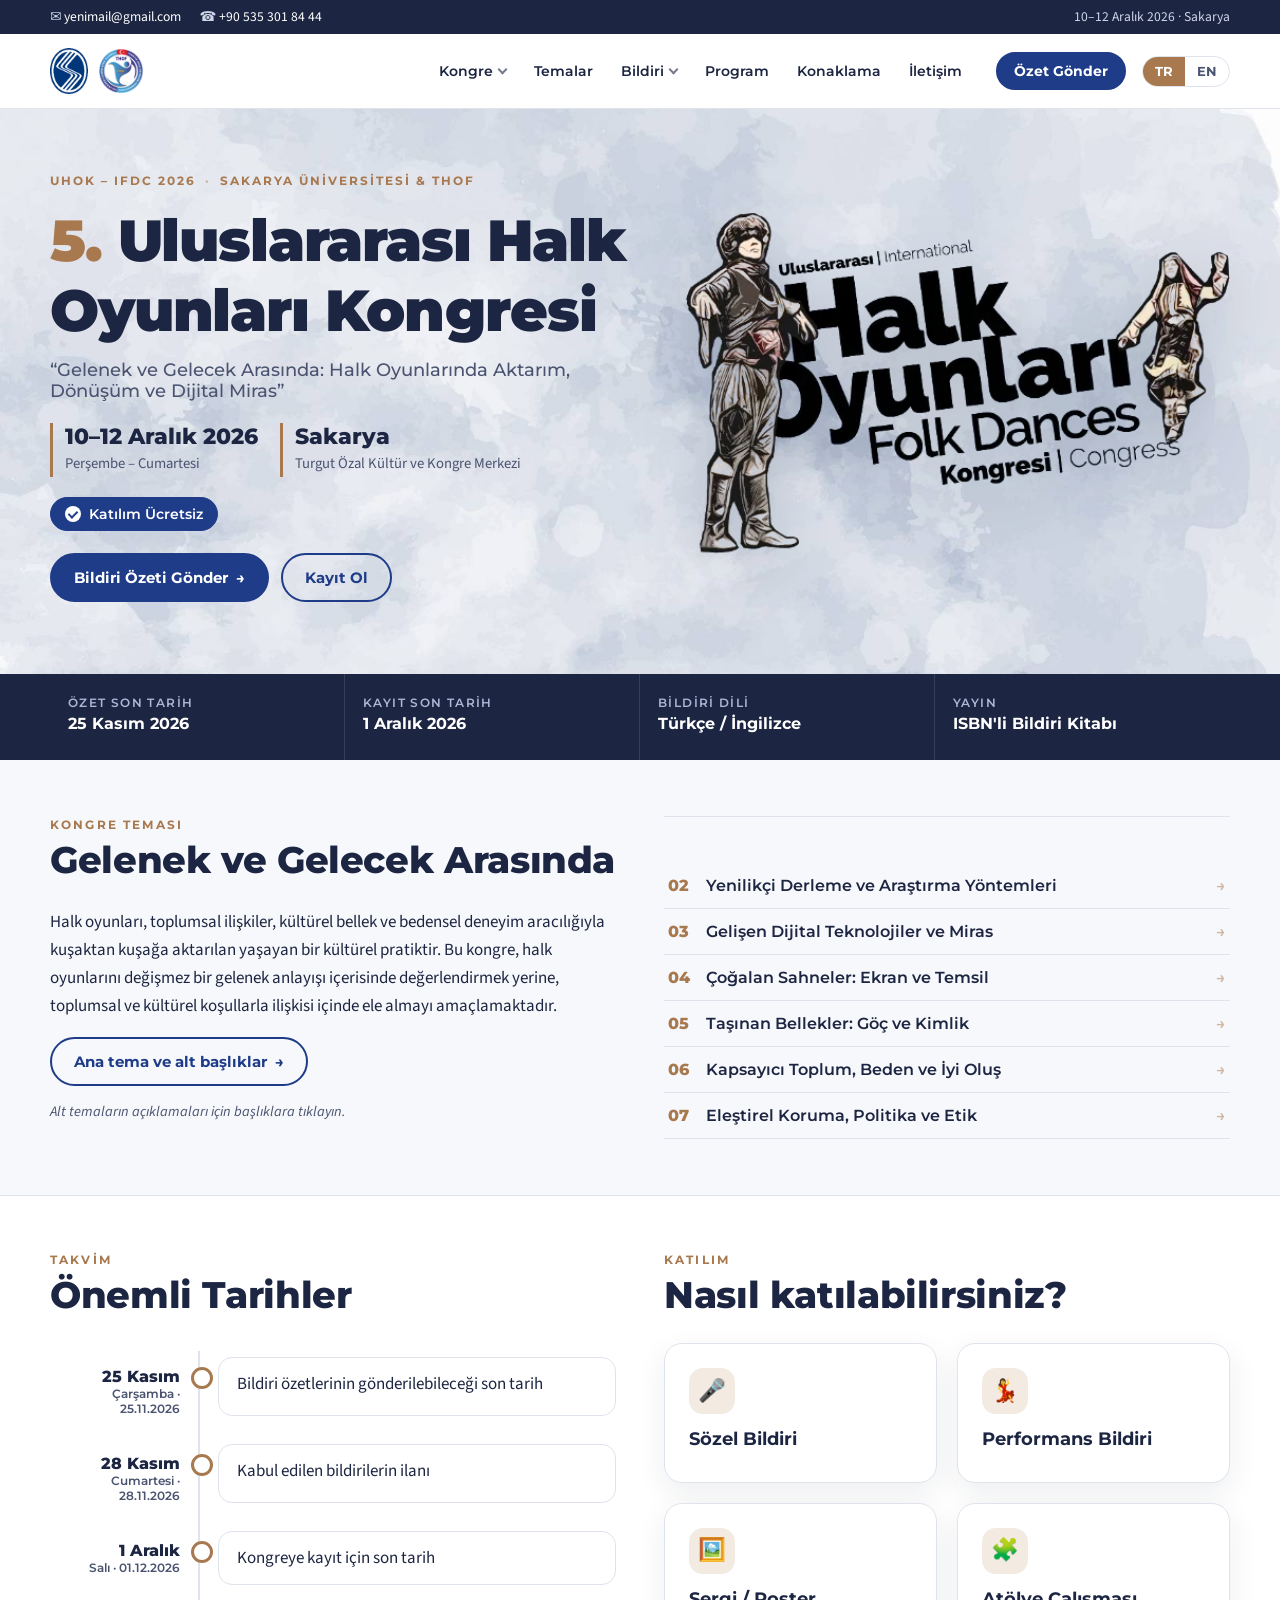
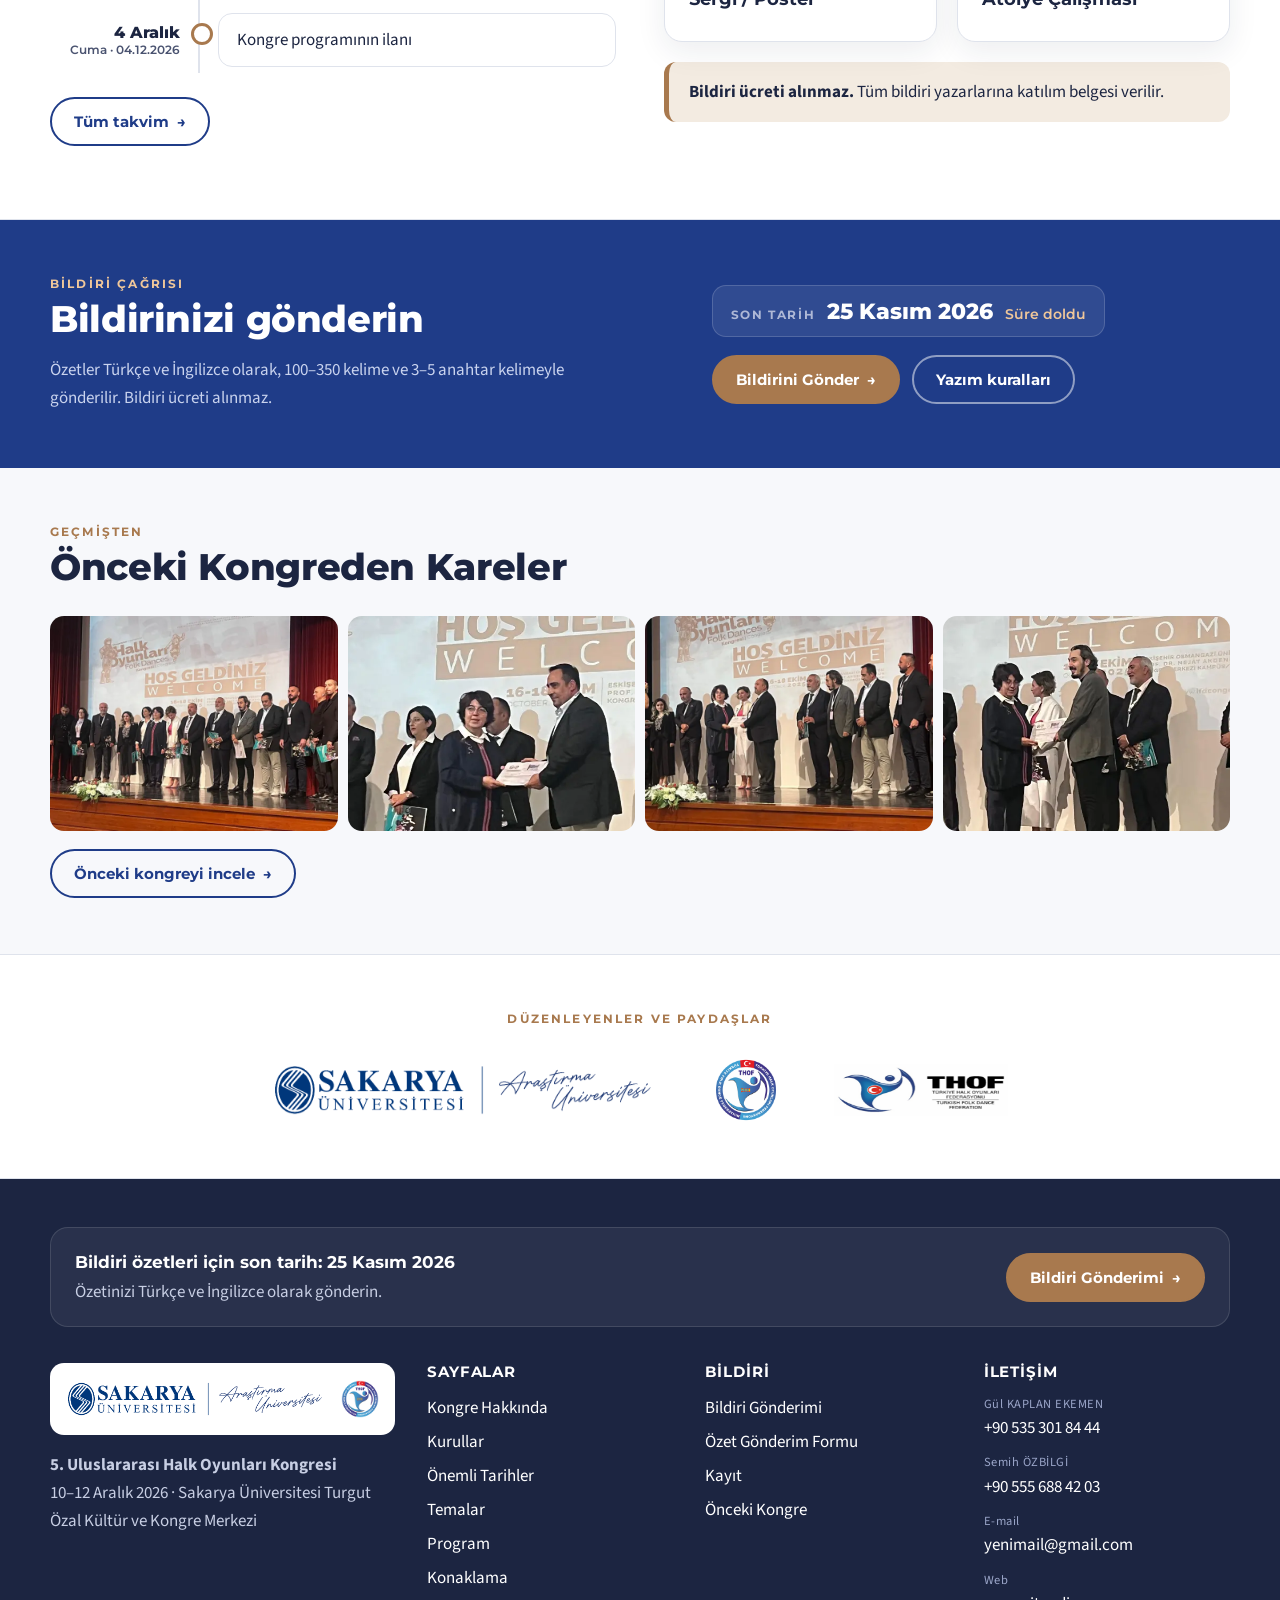
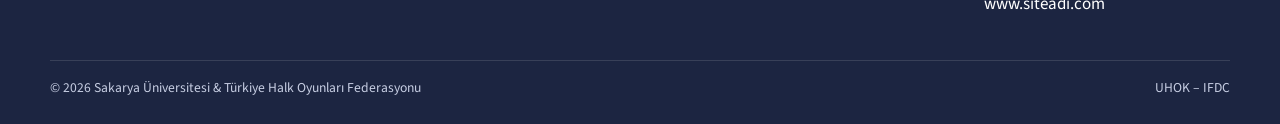
==== index.html @ fcfd8378 "Paydaş logoları dengeli boyutlara getirildi Logolara ayrı yükseklikler verildi (Sakarya 56px, THOF a" ====
<!doctype html>
<html lang="tr" data-lang="tr">
<head>
<meta charset="utf-8">
<meta name="viewport" content="width=device-width, initial-scale=1">
<title>5. Uluslararası Halk Oyunları Kongresi | UHOK 2026</title>
<meta name="description" content="5. Uluslararası Halk Oyunları Kongresi (UHOK), 10–12 Aralık 2026, Sakarya Üniversitesi Turgut Özal Kültür ve Kongre Merkezi. Ana tema: Gelenek ve Gelecek Arasında: Halk Oyunlarında Aktarım, Dönüşüm ve Dijital Miras.">
<meta name="theme-color" content="#1c2541">
<!-- seo:start (tools/build.py doldurur) -->
<link rel="canonical" href="https://01-anoma1y.github.io/trhalkoyunlari/">
<link rel="alternate" hreflang="tr" href="https://01-anoma1y.github.io/trhalkoyunlari/">
<link rel="alternate" hreflang="en" href="https://01-anoma1y.github.io/trhalkoyunlari/?lang=en">
<link rel="alternate" hreflang="x-default" href="https://01-anoma1y.github.io/trhalkoyunlari/">
<meta property="og:url" content="https://01-anoma1y.github.io/trhalkoyunlari/">
<meta property="og:image" content="https://01-anoma1y.github.io/trhalkoyunlari/assets/img/og-paylasim.jpg">
<!-- seo:end -->
<meta property="og:type" content="website">
<meta property="og:locale" content="tr_TR">
<meta property="og:locale:alternate" content="en_US">
<meta property="og:title" content="5. Uluslararası Halk Oyunları Kongresi | UHOK 2026">
<meta property="og:description" content="10–12 Aralık 2026 · Sakarya Üniversitesi Turgut Özal Kültür ve Kongre Merkezi">
<meta property="og:image:width" content="1200">
<meta property="og:image:height" content="630">
<meta name="twitter:card" content="summary_large_image">
<link rel="icon" type="image/png" sizes="64x64" href="assets/img/favicon-64.png">
<link rel="apple-touch-icon" href="assets/img/apple-touch-icon.png">
<link rel="preconnect" href="https://fonts.googleapis.com">
<link rel="preconnect" href="https://fonts.gstatic.com" crossorigin>
<link href="https://fonts.googleapis.com/css2?family=Montserrat:wght@500;600;700;800;900&family=Source+Sans+3:ital,wght@0,400;0,600;1,400&display=swap" rel="stylesheet">
<link rel="stylesheet" href="assets/css/style.css">
<script id="site-data" type="application/json">{"contact":{"email":"yenimail@gmail.com","site":"www.siteadi.com","phones":[{"name":"Arş. Gör. Dr. Gül KAPLAN EKEMEN","short":"Gül KAPLAN EKEMEN","tel":"+90 535 301 84 44"},{"name":"Arş. Gör. Semih ÖZBİLGİ","short":"Semih ÖZBİLGİ","tel":"+90 555 688 42 03"}]},"baseUrl":"https://01-anoma1y.github.io/trhalkoyunlari/","dates":{"abstractDeadline":"2026-11-25","acceptance":"2026-11-28","registrationDeadline":"2026-12-01","programAnnouncement":"2026-12-04","congressStart":"2026-12-10","congressDay2":"2026-12-11","congressEnd":"2026-12-12"},"congressStartTime":"09:00","timezone":"Europe/Istanbul","timeline":[{"date":"abstractDeadline","tr":"Bildiri özetlerinin gönderilebileceği son tarih","en":"Deadline for sending abstracts"},{"date":"acceptance","tr":"Kabul edilen bildirilerin ilanı","en":"Announcement of accepted papers"},{"date":"registrationDeadline","tr":"Kongreye kayıt için son tarih","en":"Deadline for congress registration"},{"date":"programAnnouncement","tr":"Kongre programının ilanı","en":"Announcement of the congress program"},{"date":"congressStart","tr":"1. Gün — Kongre açılışı ve bildiri sunumları","en":"Day 1 — Congress opening and paper presentations","congress":true},{"date":"congressDay2","tr":"2. Gün — Bildiri sunumları","en":"Day 2 — Paper presentations","congress":true},{"date":"congressEnd","tr":"3. Gün — Bildiri sunumları, kongre kapanışı ve gezi programı","en":"Day 3 — Paper presentations, closing of the congress and excursion","congress":true}],"program":[{"date":"congressStart","tr":"Kongre Açılışı ve Bildiri Sunumları","en":"Congress Opening and Paper Presentations","sessions":[]},{"date":"congressDay2","tr":"Bildiri Sunumları","en":"Paper Presentations","sessions":[]},{"date":"congressEnd","tr":"Bildiri Sunumları, Kongre Kapanışı ve Gezi Programı","en":"Paper Presentations, Closing of the Congress and Excursion","sessions":[]}],"committees":{"organizing":[{"name":"Prof. Kerem Cenk YILMAZ","institution":"Sakarya Üniversitesi","lead":true},{"name":"Prof. Dr. Sertan DEMİR","institution":"Sakarya Üniversitesi"},{"name":"Prof. Dr. Mustafa ŞAHİN","institution":"Ardahan Üniversitesi"},{"name":"Prof. Dr. Zeynel TURAN","institution":"Burdur Mehmet Akif Ersoy Üniversitesi"},{"name":"Doç. Dr. Dilek CANTEKİN ELYAĞUTU","institution":"Sakarya Üniversitesi"},{"name":"Doç. Dr. Arda ERAVCI","institution":"Giresun Üniversitesi"},{"name":"Dr. Öğr. Üy. Umut ERDOĞAN","institution":"Sakarya Üniversitesi"},{"name":"Öğr. Gör. Dr. Yiğit Hakan ÜNLÜ","institution":"Sakarya Üniversitesi"},{"name":"Öğr. Gör. Dr. Deniz KÖKTAN","institution":"Sakarya Üniversitesi"},{"name":"Öğr. Gör. Eda ERTURAL","institution":"Sakarya Üniversitesi"},{"name":"Öğr. Gör. Gökhan ÜLKER","institution":"Eskişehir Osmangazi Üniversitesi"}],"secretariat":[{"name":"Arş. Gör. Dr. Gül KAPLAN EKEMEN","institution":"Sakarya Üniversitesi"},{"name":"Arş. Gör. Semih ÖZBİLGİ","institution":"Sakarya Üniversitesi"}],"referees":[{"name":"Dr. Ahmet Selim DOĞAN","institution":"ATATÜRK ÜNİVERSİTESİ"},{"name":"Dr. Adem KOÇ","institution":"ESKİŞEHİR OSMANGAZİ ÜNİVERSİTESİ"},{"name":"Dr. Abdulmenaf KORKUTATA","institution":"ÇANAKKALE ONSEKİZ MART ÜNİVERSİTESİ"},{"name":"Dr. Anna HOFFMAN","institution":"RESEARCH CENTER OF SLOVIAN ACD OF SCIENCES AND ARTS"},{"name":"Dr. Ann R. DAVID","institution":"BONH ÜNİVERSİTESİ"},{"name":"Dr. Arda ERAVCI","institution":"GİRESUN ÜNİVERSİTESİ"},{"name":"Dr. Arzu ÖZTÜRKMEN","institution":"BOĞAZİÇİ ÜNİVERSİTESİ"},{"name":"Dr. Aslı Büyükokutan TÖRET","institution":"ESKİŞEHİR OSMANGAZİ ÜNİVERSİTESİ"},{"name":"Dr. Asuman TURAN","institution":"MEHMET AKİF ERSOY ÜNİVERSİTESİ"},{"name":"Dr. Ayrin ERSÖZ","institution":"YILDIZ TEKNİK ÜNİVERSİTESİ"},{"name":"Dr. Ayşin KABALAK","institution":"MİMAR SİNAN GÜZEL SANATLAR ÜNİVERSİTESİ"},{"name":"Dr. Bora OKTAN","institution":"EGE ÜNİVERSİTESİ"},{"name":"Dr. Bülent KURTİŞOĞLU","institution":"ARDAHAN ÜNİVERSİTESİ"},{"name":"Dr. Cafer Talha ŞEKER","institution":"İSTANBUL TİCARET ÜNİVERSİTESİ"},{"name":"Dr. Cihan YURTÇU","institution":"İSTANBUL TEKNİK ÜNİVERSİTESİ"},{"name":"Dr. Chi -Fang CHAO","institution":"ROEHAMPTON UNIVERSITY"},{"name":"Dr. Dilek CANTEKİN ELYAĞUTU","institution":"SAKARYA ÜNİVERSİTESİ"},{"name":"Dr. Dilek TÜRKYILMAZ","institution":"HACI BAYRAM VELİ ÜNİVERSİTESİ"},{"name":"Dr. Elsie IVANCICH DUNIN","institution":"KALIFORNİA ÜNİVERSİTESİ"},{"name":"Dr. Elvan Deniz YUMUK","institution":"ALAADDİN KEYKUBAT ÜNİVERSİTESİ"},{"name":"Dr. Emrah ÖZDEMİR","institution":"RUMELİ ÜNİVERSİTESİ"},{"name":"Dr. Enver SADIKOVA","institution":"BAKÜ MÜZİK AKADEMİSİ"},{"name":"Dr. Ercan KILKIL","institution":"MUĞLA SITKI KOÇMAN ÜNİVERSİTESİ"},{"name":"Dr. Erhan TEKİN","institution":"HATAY MUSTAFA KEMAL ÜNİVERSİSTESİ"},{"name":"Dr. Eylem DERELİ","institution":"ESKİŞEHİR OSMANGAZİ ÜNİVERSİTESİ"},{"name":"Dr. Faik TANRIKULU","institution":"İSTANBUL MEDİPOL ÜNİVERSİTESİ"},{"name":"Dr. F. Belma OĞUL","institution":"İSTANBUL TEKNİK ÜNİVERSİTESİ"},{"name":"Dr. Gencay KARAKAYA","institution":"İSTANBUL TİCARET ÜNİVERSİTESİ"},{"name":"Dr. Gülay MİRZAOĞLU","institution":"HACETTEPE ÜNİVERSİTESİ"},{"name":"Dr. Habiba MAMEDOVA","institution":"BAKÜ KOREOGRAFİ AKADEMİSİ"},{"name":"Dr. Hakan ACAR","institution":"MEHMET AKİF ERSOY ÜNİVERSİTESİ"},{"name":"Dr. Hale YAMANER","institution":"EGE ÜNİVERSİTESİ"},{"name":"Dr. Hasan Ali DAĞLI","institution":"EGE ÜNİVERSİTESİ"},{"name":"Dr. Haydar TANRIVERDİ","institution":"İSTANBUL TEKNİK ÜNİVERSİTESİ"},{"name":"Dr. Ida MEFTAHI","institution":"MARYLAND ÜNİVERSİTESİ"},{"name":"Dr. İdris Ersan KÜÇÜK","institution":"EGE ÜNİVERSİTESİ"},{"name":"Dr. İlknur BEKTAŞ","institution":"İSTANBUL TEKNİK ÜNİVERSİTESİ"},{"name":"Dr. Irene MARKOFF","institution":"YORK ÜNİVERSİTESİ"},{"name":"Dr. İsmail GÜVEN","institution":"ANKARA ÜNİVERSİTESİ"},{"name":"Dr. İsmail SINIR","institution":"MUĞLA SITKI KOÇMAN ÜNİVERSİTESİ"},{"name":"Dr. John MARGON O'CONNELL","institution":"CARDIFF ÜNİVERSİTESİ"},{"name":"Dr. Kamile PERÇİN AKGÜL","institution":"GAZİANTEP ÜNİVERSİTESİ"},{"name":"Dr. Kemal ÖZAVCI","institution":"ARDAHAN ÜNİVERSİTESİ"},{"name":"Dr. Kerem CENK YILMAZ","institution":"SAKARYA ÜNİVERSİTESİ"},{"name":"Dr. Konstantinos DIMOPOULOS","institution":"NATIONAL AND KAPODISTRIAN UNIVERSITY OF ATHENS"},{"name":"Dr. Kürşat ÖNCÜL","institution":"ESKİŞEHİR OSMANGAZİ ÜNİVERSİTESİ"},{"name":"Dr. Lucie HAYASHI","institution":"ACADEMY OF PERFORMING ARTS IN PRAGUE"},{"name":"Dr. Maria ARGYRIOU","institution":"APPLIED MUSIC PEDAGOGY UNIVERSITY OF THE AEGEAN"},{"name":"Dr. Mehmet Onurhan GÜCÜŞ","institution":"KARAMANOĞLU MEHMETBEY ÜNİVERSİTESİ"},{"name":"Dr. Mehmet Öcal ÖZBİLGİN","institution":"EGE ÜNİVERSİTESİ"},{"name":"Dr. Mırna SABLJAR","institution":"JOSIP JURAJ STROSSMAYER UNIVERSITY OF OSIJEK"},{"name":"Dr. Mustafa KAYA","institution":"SİVAS CUMHURİYET ÜNİVERSİTESİ"},{"name":"Dr. Mustafa ŞAHİN","institution":"ARDAHAN ÜNİVERSİTESİ"},{"name":"Dr. Muzaffer SÜMBÜL","institution":"ÇUKUROVA ÜNİVERSİTESİ"},{"name":"Dr. Necip ÇETİN","institution":"VAN YÜZÜNCÜ YIL ÜNİVERSİTESİ"},{"name":"Dr. Öcal OĞUZ","institution":"GAZİ ÜNİVERSİTESİ"},{"name":"Dr. Ömer ADIGÜZEL","institution":"ANKARA ÜNİVERSİTESİ"},{"name":"Dr. Ömer Barbaros ÜNLÜ","institution":"EGE ÜNİVERSİTESİ"},{"name":"Dr. Onur AYKAÇ","institution":"KARAMANOĞLU MEHMETBEY ÜNİVERSİTESİ"},{"name":"Dr. Özkul ÇOBANOĞLU","institution":"HACETTEPE ÜNİVERSİTESİ"},{"name":"Dr. Pınar KASAPOĞLU","institution":"HACETTEPE ÜNİVERSİTESİ"},{"name":"Dr. Pınar Karacan DOĞAN","institution":"GAZİ ÜNİVERSİTESİ"},{"name":"Dr. Rumiana MARGARİTOVA","institution":"INSTITUTE OF ART STUDIES, BULGARIAN ACADEMY OF SCIENCES"},{"name":"Dr. Savaş EKİCİ","institution":"GAZİANTEP ÜNİVERSİTESİ"},{"name":"Dr. Selami AKIŞ","institution":"ARDAHAN ÜNİVERSİTESİ"},{"name":"Dr. Serdar KASTELLİ","institution":"EGE ÜNİVERSİTESİ"},{"name":"Dr. Öğr. Üyesi Seren ERAVCI","institution":"GİRESUN ÜNİVERSİTESİ"},{"name":"Dr. Serpil MÜRTEZAOĞLU","institution":"İSTANBUL TEKNİK ÜNİVERSİTESİ"},{"name":"Dr. Sema ERKAN","institution":"EGE ÜNİVERSİTESİ"},{"name":"Dr. Serhat TURUNÇ","institution":"İSTANBUL TEKNİK ÜNİVERSİTESİ"},{"name":"Dr. Serkan KELEŞOĞLU","institution":"ANKARA ÜNİVERSİTESİ"},{"name":"Dr. Şirin ŞENGEL","institution":"ESKİŞEHİR OSMANGAZİ ÜNİVERSİTESİ"},{"name":"Dr. Süleyman FİDAN","institution":"GAZİANTEP ÜNİVERSİTESİ"},{"name":"Dr. Tatyana KARTASHOVA","institution":"L. V. SARATOV DEVLET KONSERVATUVARI SOBINOVA"},{"name":"Dr. Tolga KARACA","institution":"GAZİOSMANPAŞA ÜNİVERSİTESİ"},{"name":"Dr. Tuğçe TUNA","institution":"MİMAR SİNAN ÜNİVERSİTESİ"},{"name":"Dr. Turgay AKDAĞOĞLU","institution":"ARDAHAN ÜNİVERSİTESİ"},{"name":"Dr. Umut ERDOĞAN","institution":"SAKARYA ÜNİVERSİTESİ"},{"name":"Dr. Yakup AÇAR","institution":"KAFKAS ÜNİVERSİTESİ"},{"name":"Dr. Yunus Emre ÜSTGÖRÜL","institution":"MUĞLA SITKI KOÇMAN ÜNİVERSİTESİ"},{"name":"Dr. Zeynel TURAN","institution":"MEHMET AKİF ERSOY ÜNİVERSİTESİ"},{"name":"Dr. Zinnur GEREK","institution":"GAZİANTEP ÜNİVERSİTESİ"}]}}</script>
</head>
<body>
<a class="skip" href="#main"><span lang="tr">İçeriğe geç</span><span lang="en">Skip to content</span></a>

<div class="topbar">
  <div class="wrap">
    <div class="tb-left">
      <span>✉ <a data-bind="email" href="mailto:yenimail@gmail.com">yenimail@gmail.com</a></span>
      <span>☎ <a href="tel:+905353018444">+90 535 301 84 44</a></span>
    </div>
    <span><span lang="tr">10–12 Aralık 2026 · Sakarya</span><span lang="en">10–12 December 2026 · Sakarya, Türkiye</span></span>
  </div>
</div>

<header class="site">
  <div class="wrap" style="position:relative">
    <a class="brand" href="#anasayfa" aria-label="Ana sayfa / Home">
      <img src="assets/logos/sakarya-amblem.png" alt="Sakarya Üniversitesi" width="100" height="120">
      <img src="assets/logos/thof-amblem.png" alt="Türkiye Halk Oyunları Federasyonu" width="400" height="400">
      <span class="bt">UHOK – IFDC 2026<small lang="tr">5. Uluslararası Kongre</small><small lang="en">5th International Congress</small></span>
    </a>
    <button class="burger" type="button" aria-label="Menü / Menu" aria-expanded="false" aria-controls="main-nav">☰</button>
    <nav class="main" id="main-nav" aria-label="Ana menü">
      <div class="dd">
        <a href="#kongre" data-group="kongre kurullar tarihler galeri" aria-haspopup="true"><span lang="tr">Kongre</span><span lang="en">Congress</span><span class="caret" aria-hidden="true"></span></a>
        <div class="sub">
          <a href="#kongre"><span lang="tr">Kongre Hakkında</span><span lang="en">About the Congress</span></a>
          <a href="#kurullar"><span lang="tr">Kurullar</span><span lang="en">Committees</span></a>
          <a href="#tarihler"><span lang="tr">Önemli Tarihler</span><span lang="en">Important Dates</span></a>
          <a href="#galeri"><span lang="tr">Önceki Kongreden</span><span lang="en">Previous Congress</span></a>
        </div>
      </div>
      <a href="#tema"><span lang="tr">Temalar</span><span lang="en">Themes</span></a>
      <div class="dd">
        <a href="#bildiri" data-group="bildiri kayit" aria-haspopup="true"><span lang="tr">Bildiri</span><span lang="en">Submissions</span><span class="caret" aria-hidden="true"></span></a>
        <div class="sub">
          <a href="#bildiri"><span lang="tr">Bildiri Gönderimi ve Kurallar</span><span lang="en">Submission &amp; Guidelines</span></a>
          <a href="#bildiri/ozet-formu"><span lang="tr">Özet Gönderim Formu</span><span lang="en">Abstract Form</span></a>
          <a href="#kayit"><span lang="tr">Kayıt</span><span lang="en">Registration</span></a>
        </div>
      </div>
      <a href="#program">Program</a>
      <a href="#konaklama"><span lang="tr">Konaklama</span><span lang="en">Accommodation</span></a>
      <a href="#iletisim"><span lang="tr">İletişim</span><span lang="en">Contact</span></a>
      <a class="btn primary m-cta" href="#bildiri/ozet-formu"><span lang="tr">Bildiri Özeti Gönder</span><span lang="en">Submit an Abstract</span> →</a>
    </nav>
    <a class="btn primary nav-cta" href="#bildiri/ozet-formu"><span lang="tr">Özet Gönder</span><span lang="en">Submit an Abstract</span></a>
    <div class="lang" role="group" aria-label="Dil / Language">
      <button type="button" data-l="tr" aria-label="Türkçe">TR</button><button type="button" data-l="en" aria-label="English">EN</button>
    </div>
  </div>
</header>

<main id="main" tabindex="-1">

<!-- =================== ANA SAYFA =================== -->
<div class="page" id="p-anasayfa">
  <section class="hero">
    <div class="wrap">
      <div>
        <p class="hero-kicker">UHOK – IFDC 2026 <span>·</span> <span lang="tr">Sakarya Üniversitesi &amp; THOF</span><span lang="en">Sakarya University &amp; THOF</span></p>
        <h1 lang="tr"><span class="no">5.</span> Uluslararası Halk Oyunları Kongresi</h1>
        <h1 lang="en"><span class="no">5th</span> International Folk Dance Congress</h1>
        <p class="sub" lang="tr">“Gelenek ve Gelecek Arasında: Halk Oyunlarında Aktarım, Dönüşüm ve Dijital Miras”</p>
        <p class="sub" lang="en">“Between Tradition and the Future: Transmission, Transformation, and Digital Heritage in Folk Dance”</p>
        <div class="meta">
          <div><b data-bind="range:congressStart,congressEnd">10–12 Aralık 2026</b><span data-bind="weekrange:congressStart,congressEnd">Perşembe – Cumartesi</span></div>
          <div><b>Sakarya</b><span lang="tr">Turgut Özal Kültür ve Kongre Merkezi</span><span lang="en">Turgut Özal Culture &amp; Congress Center</span></div>
        </div>
        <div class="badges">
          <span class="badge free"><span class="tick" aria-hidden="true"></span><span lang="tr">Katılım Ücretsiz</span><span lang="en">Participation is Free</span></span>
        </div>
        <div class="btns">
          <a class="btn primary" href="#bildiri/ozet-formu"><span lang="tr">Bildiri Özeti Gönder</span><span lang="en">Submit an Abstract</span> →</a>
          <a class="btn ghost" href="#kayit"><span lang="tr">Kayıt Ol</span><span lang="en">Register</span></a>
        </div>
      </div>
      <div class="hero-art">
        <picture><source srcset="assets/img/halk-oyunlari-figur.webp" type="image/webp"><img src="assets/img/halk-oyunlari-figur.png" alt="Uluslararası Halk Oyunları Kongresi afiş görseli: geleneksel kıyafetli iki halk oyuncusu" width="530" height="332" fetchpriority="high"></picture>

      </div>
    </div>
  </section>

  <div class="strip">
    <div class="wrap">
      <div class="it"><small lang="tr">Özet son tarih</small><small lang="en">Abstract deadline</small><b data-bind="date:abstractDeadline">25 Kasım 2026</b></div>
      <div class="it"><small lang="tr">Kayıt son tarih</small><small lang="en">Registration deadline</small><b data-bind="date:registrationDeadline">1 Aralık 2026</b></div>
      <div class="it"><small lang="tr">Bildiri dili</small><small lang="en">Languages</small><b lang="tr">Türkçe / İngilizce</b><b lang="en">Turkish / English</b></div>
      <div class="it"><small lang="tr">Yayın</small><small lang="en">Publication</small><b lang="tr">ISBN'li Bildiri Kitabı</b><b lang="en">ISBN Proceedings Book</b></div>
    </div>
  </div>

  <section class="block">
    <div class="wrap grid g2" style="align-items:center;gap:48px">
      <div>
        <div class="section-title"><div><span class="kicker" lang="tr">Kongre teması</span><span class="kicker" lang="en">Congress theme</span>
          <h2 lang="tr">Gelenek ve Gelecek Arasında</h2><h2 lang="en">Between Tradition and the Future</h2></div></div>
        <p lang="tr">Halk oyunları, toplumsal ilişkiler, kültürel bellek ve bedensel deneyim aracılığıyla kuşaktan kuşağa aktarılan yaşayan bir kültürel pratiktir. Bu kongre, halk oyunlarını değişmez bir gelenek anlayışı içerisinde değerlendirmek yerine, toplumsal ve kültürel koşullarla ilişkisi içinde ele almayı amaçlamaktadır.</p>
        <p lang="en">Folk dance is a living cultural practice transmitted from generation to generation through social relations, cultural memory, and embodied experience. This congress aims to examine folk dance not as an unchanging tradition, but in relation to the social and cultural conditions that shape it.</p>
        <a class="btn ghost" href="#tema"><span lang="tr">Ana tema ve alt başlıklar</span><span lang="en">Main theme &amp; subheadings</span> →</a>
        <p class="note" style="margin-top:14px" lang="tr">Alt temaların açıklamaları için başlıklara tıklayın.</p>
        <p class="note" style="margin-top:14px" lang="en">Click a subtheme to read its description.</p>
      </div>
      <div class="theme-links" role="list">
        <a class="tl" role="listitem" href="#tema/alt-1"><b>01</b><span lang="tr">Dönüşen Aktarım ve Eğitim</span><span lang="en">Transformations in Transmission and Education</span><span class="arr" aria-hidden="true">→</span></a>
        <a class="tl" role="listitem" href="#tema/alt-2"><b>02</b><span lang="tr">Yenilikçi Derleme ve Araştırma Yöntemleri</span><span lang="en">Innovative Documentation and Research Methods</span><span class="arr" aria-hidden="true">→</span></a>
        <a class="tl" role="listitem" href="#tema/alt-3"><b>03</b><span lang="tr">Gelişen Dijital Teknolojiler ve Miras</span><span lang="en">Emerging Digital Technologies and Heritage</span><span class="arr" aria-hidden="true">→</span></a>
        <a class="tl" role="listitem" href="#tema/alt-4"><b>04</b><span lang="tr">Çoğalan Sahneler: Ekran ve Temsil</span><span lang="en">Expanding Stages: Screen and Representation</span><span class="arr" aria-hidden="true">→</span></a>
        <a class="tl" role="listitem" href="#tema/alt-5"><b>05</b><span lang="tr">Taşınan Bellekler: Göç ve Kimlik</span><span lang="en">Memories in Motion: Migration and Identity</span><span class="arr" aria-hidden="true">→</span></a>
        <a class="tl" role="listitem" href="#tema/alt-6"><b>06</b><span lang="tr">Kapsayıcı Toplum, Beden ve İyi Oluş</span><span lang="en">Inclusive Society, the Body, and Well-Being</span><span class="arr" aria-hidden="true">→</span></a>
        <a class="tl" role="listitem" href="#tema/alt-7"><b>07</b><span lang="tr">Eleştirel Koruma, Politika ve Etik</span><span lang="en">Critical Preservation, Policy, and Ethics</span><span class="arr" aria-hidden="true">→</span></a>
      </div>
    </div>
  </section>

  <section class="block alt">
    <div class="wrap grid g2" style="gap:48px">
      <div>
        <div class="section-title"><div><span class="kicker" lang="tr">Takvim</span><span class="kicker" lang="en">Calendar</span>
          <h2 lang="tr">Önemli Tarihler</h2><h2 lang="en">Important Dates</h2></div></div>
        <ul class="timeline" data-render="timeline" data-limit="4"><li class="next"><div class="d">25 Kasım<small>Çarşamba · 25.11.2026</small></div><div class="c">Bildiri özetlerinin gönderilebileceği son tarih<span class="badge">Sıradaki</span></div></li><li class=""><div class="d">28 Kasım<small>Cumartesi · 28.11.2026</small></div><div class="c">Kabul edilen bildirilerin ilanı</div></li><li class=""><div class="d">1 Aralık<small>Salı · 01.12.2026</small></div><div class="c">Kongreye kayıt için son tarih</div></li><li class=""><div class="d">4 Aralık<small>Cuma · 04.12.2026</small></div><div class="c">Kongre programının ilanı</div></li></ul>
        <p style="margin-top:16px"><a class="btn ghost" href="#tarihler"><span lang="tr">Tüm takvim</span><span lang="en">Full calendar</span> →</a></p>
      </div>
      <div>
        <div class="section-title"><div><span class="kicker" lang="tr">Katılım</span><span class="kicker" lang="en">Participation</span>
          <h2 lang="tr">Nasıl katılabilirsiniz?</h2><h2 lang="en">How Can You Participate?</h2></div></div>
        <div class="grid g2">
          <div class="card"><div class="icon">🎤</div><h3 lang="tr">Sözel Bildiri</h3><h3 lang="en">Oral Presentation</h3></div>
          <div class="card"><div class="icon">💃</div><h3 lang="tr">Performans Bildiri</h3><h3 lang="en">Performance Presentation</h3></div>
          <div class="card"><div class="icon">🖼️</div><h3 lang="tr">Sergi / Poster</h3><h3 lang="en">Exhibition / Poster</h3></div>
          <div class="card"><div class="icon">🧩</div><h3 lang="tr">Atölye Çalışması</h3><h3 lang="en">Workshop</h3></div>
        </div>
        <div class="callout" style="margin-top:20px"><b lang="tr">Bildiri ücreti alınmaz.</b><b lang="en">No paper fee is charged.</b>
          <span lang="tr">Tüm bildiri yazarlarına katılım belgesi verilir.</span><span lang="en">All authors receive a certificate of participation.</span></div>
      </div>
    </div>
  </section>

    <section class="cta-band" aria-labelledby="cta-h">
    <div class="wrap">
      <div>
        <span class="kicker" lang="tr">Bildiri çağrısı</span><span class="kicker" lang="en">Call for papers</span>
        <h2 id="cta-h"><span lang="tr">Bildirinizi gönderin</span><span lang="en">Submit an Abstract</span></h2>
        <p lang="tr">Özetler Türkçe ve İngilizce olarak, 100–350 kelime ve 3–5 anahtar kelimeyle gönderilir. Bildiri ücreti alınmaz.</p>
        <p lang="en">Abstracts are submitted in Turkish and English, 100–350 words with 3–5 keywords. No paper fee is charged.</p>
      </div>
      <div class="cta-side">
        <div class="deadline"><small lang="tr">Son tarih</small><small lang="en">Deadline</small><b data-bind="date:abstractDeadline">25 Kasım 2026</b><span data-bind="days:abstractDeadline"></span></div>
        <div class="btns">
          <a class="btn tan" href="#bildiri/ozet-formu"><span lang="tr">Bildirini Gönder</span><span lang="en">Submit an Abstract</span> →</a>
          <a class="btn ghost-light" href="#bildiri"><span lang="tr">Yazım kuralları</span><span lang="en">Writing rules</span></a>
        </div>
      </div>
    </div>
  </section>

<section class="block">
    <div class="wrap">
      <div class="section-title"><div><span class="kicker" lang="tr">Geçmişten</span><span class="kicker" lang="en">From the past</span>
        <h2 lang="tr">Önceki Kongreden Kareler</h2><h2 lang="en">Moments from the Previous Congress</h2></div></div>
      <div class="gallery-strip" role="list" aria-label="Önceki kongreden fotoğraflar">
        <a href="#galeri" role="listitem"><picture><source srcset="assets/img/galeri/uhok-2025-1-k.webp" type="image/webp"><img src="assets/img/galeri/uhok-2025-1-k.jpg" alt="Önceki kongre: açılış töreninde sahnedeki katılımcılar" width="720" height="540" loading="lazy" decoding="async"></picture></a>
        <a href="#galeri" role="listitem"><picture><source srcset="assets/img/galeri/uhok-2025-2-k.webp" type="image/webp"><img src="assets/img/galeri/uhok-2025-2-k.jpg" alt="Önceki kongre: katılım belgesi takdimi" width="540" height="720" loading="lazy" decoding="async" style="object-position:center 30%"></picture></a>
        <a href="#galeri" role="listitem"><picture><source srcset="assets/img/galeri/uhok-2025-5-k.webp" type="image/webp"><img src="assets/img/galeri/uhok-2025-5-k.jpg" alt="Önceki kongre: sahnede toplu fotoğraf" width="720" height="540" loading="lazy" decoding="async"></picture></a>
        <a href="#galeri" role="listitem"><picture><source srcset="assets/img/galeri/uhok-2025-4-k.webp" type="image/webp"><img src="assets/img/galeri/uhok-2025-4-k.jpg" alt="Önceki kongre: sahnede katılımcılar" width="540" height="720" loading="lazy" decoding="async" style="object-position:center 30%"></picture></a>
        <a href="#galeri" role="listitem" class="only-m"><picture><source srcset="assets/img/galeri/uhok-2025-3-k.webp" type="image/webp"><img src="assets/img/galeri/uhok-2025-3-k.jpg" alt="Önceki kongre: katılım belgesi takdimi" width="540" height="720" loading="lazy" decoding="async" style="object-position:center 30%"></picture></a>
        <a href="#galeri" role="listitem" class="only-m"><picture><source srcset="assets/img/galeri/uhok-2025-6-k.webp" type="image/webp"><img src="assets/img/galeri/uhok-2025-6-k.jpg" alt="Önceki kongre: sahnede konuklar" width="720" height="540" loading="lazy" decoding="async" style="object-position:center 25%"></picture></a>
      </div>
      <p class="swipe-hint" aria-hidden="true"><span lang="tr">Kaydırarak gezinin</span><span lang="en">Swipe to browse</span> →</p>
      <p style="margin:18px 0 0"><a class="btn ghost" href="#galeri"><span lang="tr">Önceki kongreyi incele</span><span lang="en">Explore the previous congress</span> →</a></p>
    </div>
  </section>

  <section class="block alt">
    <div class="wrap">
      <div class="section-title" style="justify-content:center;text-align:center"><div><span class="kicker" lang="tr">Düzenleyenler ve paydaşlar</span><span class="kicker" lang="en">Organisers &amp; stakeholders</span></div></div>
      <div class="partners">
        <img class="p-sau" src="assets/logos/sakarya-universitesi.png" alt="Sakarya Üniversitesi" width="980" height="142" loading="lazy">
        <img class="p-thof" src="assets/logos/thof-amblem.png" alt="Türkiye Halk Oyunları Federasyonu amblemi" width="400" height="400" loading="lazy">
        <img class="p-thofy" src="assets/logos/thof-yatay.png" alt="Türkiye Halk Oyunları Federasyonu" width="277" height="83" loading="lazy">
      </div>
    </div>
  </section>
</div>

<!-- =================== KONGRE =================== -->
<div class="page" id="p-kongre">
  <header class="page-head"><div class="wrap">
    <span class="kicker" lang="tr">Kongre hakkında</span><span class="kicker" lang="en">About the congress</span>
    <h1 lang="tr">5. Uluslararası Halk Oyunları Kongresi</h1><h1 lang="en">5th International Folk Dance Congress</h1>
    <p lang="tr">Sakarya Üniversitesi &amp; Türkiye Halk Oyunları Federasyonu</p><p lang="en">Sakarya University &amp; Turkish Folk Dances Federation</p>
  </div></header>

  <section class="block"><div class="wrap">
    <div class="vip">
      <div class="card"><div class="role" lang="tr">Kongre Onursal Başkanı</div><div class="role" lang="en">Honorary President</div><h3>Prof. Dr. Hamza AL</h3><p lang="tr">Sakarya Üniversitesi Rektörü</p><p lang="en">Rector of Sakarya University</p></div>
      <div class="card"><div class="role" lang="tr">Kongre Onursal Başkanı</div><div class="role" lang="en">Honorary President</div><h3>Hüseyin GÜLER</h3><p lang="tr">Türkiye Halk Oyunları Federasyonu Başkanı</p><p lang="en">President of the Turkish Folk Dances Federation</p></div>
      <div class="card"><div class="role" lang="tr">Kongre Başkanı</div><div class="role" lang="en">Congress President</div><h3>Prof. Kerem Cenk YILMAZ</h3><p lang="tr">Sakarya Üniversitesi</p><p lang="en">Sakarya University</p></div>
    </div>
  </div></section>

  <section class="block alt"><div class="wrap grid g2" style="gap:40px;align-items:start">
    <div>
      <div class="section-title"><div><span class="kicker" lang="tr">Yer ve tarih</span><span class="kicker" lang="en">Place and date</span>
        <h2 lang="tr">Kongre Yeri ve Tarihi</h2><h2 lang="en">Congress Place and Date</h2></div></div>
      <p lang="tr">Türkiye Halk Oyunları Federasyonu, Sakarya Üniversitesi ile Kongre Paydaşlarının katkı ve destekleriyle düzenlenecek olan <b>5. ULUSLARARASI HALK OYUNLARI KONGRESİ</b>, <b>10-11-12 ARALIK 2026</b> tarihleri arasında <b>Sakarya Üniversitesi Turgut Özal Kültür ve Kongre Merkezi</b>’nde gerçekleştirilecektir.</p>
      <p lang="en">The <b>5TH INTERNATIONAL FOLK DANCE CONGRESS</b>, which will be organized with the contributions and support of the Turkish Folk Dance Federation, Sakarya University and the Congress Stakeholders, will be held on <b>10-11-12th December 2026</b> at <b>Sakarya University Turgut Özal Culture and Congress Center</b>.</p>
      <div class="btns"><button class="btn tan" data-ics><span lang="tr">📅 Takvime ekle</span><span lang="en">📅 Add to calendar</span></button></div>
    </div>
    <iframe class="map" loading="lazy" title="Harita / Map" src="https://www.google.com/maps?q=Sakarya+%C3%9Cniversitesi+Turgut+%C3%96zal+K%C3%BClt%C3%BCr+ve+Kongre+Merkezi&output=embed"></iframe>
  </div></section>

  <section class="block"><div class="wrap">
    <div class="section-title"><div><span class="kicker" lang="tr">Katılım</span><span class="kicker" lang="en">Participation</span>
      <h2 lang="tr">Katılım ve Ücret Politikası</h2><h2 lang="en">Participation and Fee Policy</h2></div></div>
    <div class="prose">
      <p lang="tr">Kongre, öncelik hakkı bildiri sahiplerinde olmak üzere, katılmak isteyen herkese açıktır. Kongrede sunulan bildirilerin yazar/yazarlarının hepsine “katılım belgesi” verilecektir. Kongremizde katılımcılardan bildiri ücreti alınmayacak olup bildiri sunmak isteyenler davetli konuşmacılar hariç yol ve konaklama ücretlerini kendileri karşılayacaktır. Kongreye sözel bildiri, performans bildiri, sergi ve atölye çalışmaları ile katılım sağlanabilir. Bildiriler, bildiri özetleri hakem kurulunun da incelemesi ve olumlu görüşü alındıktan sonra kongrede sunulabilecektir.</p>
      <p lang="en">The congress is open to everyone who wants to participate, with the priority given to the paper owners. All authors of the papers presented at the congress will be given a “certificate of participation”. No paper fee will be charged from the participants in our congress, and those who want to present papers will cover their own travel and accommodation expenses, except for invited speakers. Participation in the congress can be achieved through oral presentations, performance presentations, exhibitions and workshops. Papers and abstracts can be presented at the congress after the review and positive opinion of the referee board.</p>
    </div>
    <div class="grid g4" style="margin-top:24px">
      <div class="card"><div class="icon">🎤</div><h3 lang="tr">Sözel Bildiri</h3><h3 lang="en">Oral Presentation</h3></div>
      <div class="card"><div class="icon">💃</div><h3 lang="tr">Performans Bildiri</h3><h3 lang="en">Performance Presentation</h3></div>
      <div class="card"><div class="icon">🖼️</div><h3 lang="tr">Sergi</h3><h3 lang="en">Exhibition</h3></div>
      <div class="card"><div class="icon">🧩</div><h3 lang="tr">Atölye Çalışması</h3><h3 lang="en">Workshop</h3></div>
    </div>
  </div></section>

  <section class="block alt"><div class="wrap">
    <div class="section-title"><div><span class="kicker" lang="tr">Yayın</span><span class="kicker" lang="en">Publication</span>
      <h2 lang="tr">Bildiri Kitabı</h2><h2 lang="en">Proceedings Book</h2></div></div>
    <div class="prose">
      <p lang="tr">Bildiri sahibinin/sahiplerinin hakem incelemesinde bildiri olarak yayımlanmasının uygun bulunmaması veya belirtilen teslim süresi içinde işlem yapılamayan tam metin bildiriler bildiri kitabında yer alamayacaktır. Bildiriler “bildirinin sunulduğu oturum başkanının olumlu görüşü ve hakem sonuçları doğrultusunda” ISBN numarası alınmış 5. Uluslararası Halk Oyunları Kongresi Bildirileri Kitabı’nda yer alabileceklerdir. Kongre Kitabı resmi web sitemizde E-kitap olarak da yayınlanacaktır. Bildirilerin “Kongre Kitabında” yer alabilmesi için; kongre kayıt işlemlerinin tamamlanmış ve bildirinin kongrede sunulmuş olması gerekmektedir.</p>
      <p lang="en">Full-text papers that are not deemed appropriate for publication as a paper by the referee review of the paper owner(s) or that cannot be processed within the specified delivery period will not be included in the proceedings book. Papers may be included in the 5th International Folk Dance Congress Proceedings Book with an ISBN number “in accordance with the positive opinion of the session chair and the referee results”. The Congress Book will also be published as an E-book on our official website. In order for papers to be included in the “Congress Book”; the congress registration procedures must be completed and the paper must be presented at the congress.</p>
    </div>
  </div></section>
</div>

<!-- =================== TEMA =================== -->
<div class="page" id="p-tema">
  <header class="page-head"><div class="wrap">
    <span class="kicker" lang="tr">Konu başlıkları / Ana temalar</span><span class="kicker" lang="en">Topics / Main themes</span>
    <h1 lang="tr">Kongre Teması</h1><h1 lang="en">Congress Theme</h1>
  </div></header>

  <section class="block"><div class="wrap">
    <p class="theme-quote" lang="tr">“Gelenek ve Gelecek Arasında: Halk Oyunlarında Aktarım, Dönüşüm ve Dijital Miras”</p>
    <p class="theme-quote" lang="en">“Between Tradition and the Future: Transmission, Transformation, and Digital Heritage in Folk Dance”</p>
    <div class="prose">
      <div lang="tr">
        <p>Halk oyunları, toplumsal ilişkiler, kültürel bellek ve bedensel deneyim aracılığıyla kuşaktan kuşağa aktarılan yaşayan bir kültürel pratiktir. Bu pratik, ortaya çıktığı toplumsal çevre içerisinde farklı işlevler üstlenirken zamanla eğitim kurumları, sahne sanatları, yarışmalar ve dijital ortamlar aracılığıyla yeni aktarım biçimleri kazanmıştır. Söz konusu değişimler, halk danslarının nasıl öğrenildiği, icra edildiği, temsil edildiği ve gelecek kuşaklara ulaştırıldığı konularını yeniden değerlendirmeyi gerekli kılmaktadır.</p>
        <p>Geleneksel bağlamından farklı ortamlara taşınan halk oyunları, bir yandan kültürel sürekliliğini korumaya çalışırken diğer yandan değişen toplumsal koşulların, sanatsal tercihlerin ve teknolojik olanakların etkisiyle dönüşmektedir. Bu süreçte aktarımın niteliği, özgünlük anlayışı, beden bilgisinin korunması ve kültürel mirasın gelecek kuşaklara ulaştırılması önemli tartışma alanları olarak öne çıkmaktadır. Özellikle dijital teknolojilerin yaygınlaşması, halk oyunlarına ilişkin bilgi ve kayıtların üretilmesi, arşivlenmesi ve paylaşılması konusunda yeni olanaklar sunarken temsil, erişim, mülkiyet ve etik gibi sorunları da beraberinde getirmektedir.</p>
        <p>Bu kongre, halk oyunlarını değişmez bir gelenek anlayışı içerisinde değerlendirmek yerine, toplumsal ve kültürel koşullarla ilişkisi içinde ele almayı amaçlamaktadır. Aktarım ve eğitim süreçlerinden dijital arşivleme uygulamalarına, sahneleme ve temsil biçimlerinden göç, kimlik ve bedensel deneyim ilişkisine uzanan farklı araştırma alanlarının bir araya getirilmesi hedeflenmektedir. Bu doğrultuda, kuramsal tartışmalara katkı sunan, yeni araştırma yöntemleri geliştiren, saha verilerine dayanan veya yerleşik yaklaşımları eleştirel bir bakışla yeniden değerlendiren çalışmaların kongreye katkı sağlayacağı düşünülmektedir.</p>
      </div>
      <div lang="en">
        <p>Folk dance is a living cultural practice transmitted from generation to generation through social relations, cultural memory, and embodied experience. While serving different functions within the social contexts in which it originates, folk dance has gradually acquired new modes of transmission through educational institutions, performing arts, competitions, and digital environments. These changes call for a renewed examination of how folk dance is learned, performed, represented, and transmitted to future generations.</p>
        <p>As folk dance moves beyond its traditional contexts, it undergoes transformation under the influence of changing social conditions, artistic choices, and technological developments, while also seeking to maintain cultural continuity. In this process, the nature of transmission, understandings of authenticity, the preservation of embodied knowledge, and the transmission of cultural heritage to future generations emerge as significant areas of debate. In particular, the widespread use of digital technologies offers new possibilities for producing, archiving, and sharing information and records related to folk dance, while also raising questions concerning representation, access, ownership, and ethics.</p>
        <p>This congress aims to examine folk dance not as an unchanging tradition, but in relation to the social and cultural conditions that shape it. It seeks to bring together research addressing a broad range of topics, from transmission and education to digital archiving, from staging and representation to the relationships between migration, identity, and embodied experience. Contributions that advance theoretical discussions, develop new research methods, draw on fieldwork data, or critically reconsider established approaches are particularly encouraged.</p>
      </div>
    </div>
  </div></section>

  <section class="block alt"><div class="wrap">
    <div class="section-title"><div><span class="kicker" lang="tr">7 başlık</span><span class="kicker" lang="en">7 subheadings</span>
      <h2 lang="tr">Alt Temalar</h2><h2 lang="en">Subheadings</h2></div></div>
    <div class="grid g2">
      <div class="card sub-theme" id="alt-1"><span class="n">01</span><div class="icon">🎓</div>
        <h3 lang="tr">Dönüşen Aktarım ve Eğitim</h3><h3 lang="en">Transformations in Transmission and Education</h3>
        <p lang="tr">Halk oyunlarının aile, yerel topluluk, usta-çırak ilişkisi, dernek, okul ve üniversite ortamlarında öğrenilmesi ve öğretilmesi; aktarım yöntemlerindeki değişimler ve bu değişimlerin oyunların hareket yapısı, müzikal özellikleri ve kültürel bağlamı üzerindeki etkileri.</p>
        <p lang="en">The learning and teaching of folk dance within families, local communities, master–apprentice relationships, associations, schools, and universities; changes in transmission methods and their effects on the movement structures, musical characteristics, and cultural contexts of folk dance.</p></div>
      <div class="card sub-theme" id="alt-2"><span class="n">02</span><div class="icon">🔎</div>
        <h3 lang="tr">Yenilikçi Derleme ve Araştırma Yöntemleri</h3><h3 lang="en">Innovative Documentation and Research Methods</h3>
        <p lang="tr">Halk oyunları araştırmalarında etnografi deseni, sözlü tarih, hareket çözümlemesi ve disiplinlerarası araştırma yöntemlerinin kullanımı; geleneksel derleme yaklaşımlarının yeni yöntemlerle değerlendirilmesi.</p>
        <p lang="en">The use of ethnographic research designs, oral history, movement analysis, and interdisciplinary research methods in folk dance studies; the reassessment of traditional documentation practices through new methodological approaches.</p></div>
      <div class="card sub-theme" id="alt-3"><span class="n">03</span><div class="icon">💻</div>
        <h3 lang="tr">Gelişen Dijital Teknolojiler ve Miras</h3><h3 lang="en">Emerging Digital Technologies and Heritage</h3>
        <p lang="tr">Dijital arşivler, hareket yakalama sistemleri, üç boyutlu modelleme, yapay zekâ ve etkileşimli uygulamaların halk oyunlarının belgelenmesi, incelenmesi, öğretilmesi ve kültürel miras olarak aktarılmasındaki olanakları ve sınırlılıkları.</p>
        <p lang="en">The opportunities and limitations offered by digital archives, motion-capture systems, three-dimensional modelling, artificial intelligence, and interactive applications for documenting, analysing, teaching, and transmitting folk dance as cultural heritage.</p></div>
      <div class="card sub-theme" id="alt-4"><span class="n">04</span><div class="icon">🎭</div>
        <h3 lang="tr">Çoğalan Sahneler: Ekran ve Temsil</h3><h3 lang="en">Expanding Stages: Screen and Representation</h3>
        <p lang="tr">Halk oyunlarının geleneksel icra ortamlarından sahneye, yarışma alanlarına ve dijital platformlara taşınması; koreografik düzenlemeler, medya temsilleri ve bu süreçlerde değişen estetik ölçütler ile icra biçimleri.</p>
        <p lang="en">The movement of folk dance from traditional performance settings to the stage, competition venues, and digital platforms; choreographic arrangements, media representations, and changing aesthetic standards and performance practices in these contexts.</p></div>
      <div class="card sub-theme" id="alt-5"><span class="n">05</span><div class="icon">🧳</div>
        <h3 lang="tr">Taşınan Bellekler: Göç ve Kimlik</h3><h3 lang="en">Memories in Motion: Migration and Identity</h3>
        <p lang="tr">Göç hareketlerinin halk oyunlarının korunması, yeniden üretilmesi ve farklı toplumsal çevrelerde yaşatılması üzerindeki etkileri; dans, aidiyet, kültürel bellek ve kimlik ilişkileri.</p>
        <p lang="en">The effects of migration on the preservation, reproduction, and continued practice of folk dance in different social environments; the relationships between dance, belonging, cultural memory, and identity.</p></div>
      <div class="card sub-theme" id="alt-6"><span class="n">06</span><div class="icon">🤝</div>
        <h3 lang="tr">Kapsayıcı Toplum, Beden ve İyi Oluş</h3><h3 lang="en">Inclusive Society, the Body, and Well-Being</h3>
        <p lang="tr">Halk oyunlarının farklı yaş ve toplumsal grupların katılımıyla ilişkisi; erişilebilirlik, kapsayıcı eğitim, bedensel farkındalık, toplumsal etkileşim ve iyi oluş bağlamındaki uygulamalar ve araştırmalar.</p>
        <p lang="en">The participation of people from different age groups and social backgrounds in folk dance; practices and research concerning accessibility, inclusive education, bodily awareness, social interaction, and well-being.</p></div>
      <div class="card sub-theme" id="alt-7" style="grid-column:1/-1"><span class="n">07</span><div class="icon">⚖️</div>
        <h3 lang="tr">Eleştirel Koruma, Politika ve Etik</h3><h3 lang="en">Critical Preservation, Policy, and Ethics</h3>
        <p lang="tr">Halk oyunlarının korunması ve yaşatılmasına yönelik kültür politikaları, somut olmayan kültürel miras uygulamaları, temsil ve kültürel sahiplik tartışmaları; belgeleme, arşivleme ve dijital paylaşım süreçlerinde ortaya çıkan etik sorunlar.</p>
        <p lang="en">Cultural policies and intangible cultural heritage initiatives concerning the preservation and safeguarding of folk dance; debates on representation and cultural ownership; and ethical issues arising in documentation, archiving, and digital dissemination.</p></div>
    </div>
    <div class="callout blue" style="margin-top:24px">
      <p lang="tr" style="margin:0">Belirtilen alt temalar, kongrenin temel tartışma alanlarını ortaya koymaktadır. Bu başlıklarla doğrudan örtüşmese de kongrenin genel yaklaşımıyla ilişkili olan özgün araştırma önerileri de değerlendirmeye alınacaktır.</p>
      <p lang="en" style="margin:0">The subthemes outlined above identify the principal areas of discussion for the congress. Original research proposals that do not directly correspond to these categories but are relevant to the congress's overall scope will also be considered.</p>
    </div>
  </div></section>
</div>

<!-- =================== ÖNEMLİ TARİHLER =================== -->
<div class="page" id="p-tarihler">
  <header class="page-head"><div class="wrap">
    <span class="kicker" lang="tr">Takvim</span><span class="kicker" lang="en">Calendar</span>
    <h1 lang="tr">Önemli Tarihler</h1><h1 lang="en">Important Dates</h1>
    <p lang="tr">Kongre için belirlenen önemli tarihler</p><p lang="en">Important Congress Dates</p>
  </div></header>
  <section class="block"><div class="wrap grid g2" style="gap:48px;align-items:start">
    <ul class="timeline" data-render="timeline"><li class="next"><div class="d">25 Kasım<small>Çarşamba · 25.11.2026</small></div><div class="c">Bildiri özetlerinin gönderilebileceği son tarih<span class="badge">Sıradaki</span></div></li><li class=""><div class="d">28 Kasım<small>Cumartesi · 28.11.2026</small></div><div class="c">Kabul edilen bildirilerin ilanı</div></li><li class=""><div class="d">1 Aralık<small>Salı · 01.12.2026</small></div><div class="c">Kongreye kayıt için son tarih</div></li><li class=""><div class="d">4 Aralık<small>Cuma · 04.12.2026</small></div><div class="c">Kongre programının ilanı</div></li><li class="congress"><div class="d">10 Aralık<small>Perşembe · 10.12.2026</small></div><div class="c">1. Gün — Kongre açılışı ve bildiri sunumları</div></li><li class="congress"><div class="d">11 Aralık<small>Cuma · 11.12.2026</small></div><div class="c">2. Gün — Bildiri sunumları</div></li><li class="congress"><div class="d">12 Aralık<small>Cumartesi · 12.12.2026</small></div><div class="c">3. Gün — Bildiri sunumları, kongre kapanışı ve gezi programı</div></li></ul>
    <div>
      <div class="card" style="text-align:center">
        <h3 lang="tr">Kongreye kalan süre</h3><h3 lang="en">Time left until the congress</h3>
        <div class="countdown" style="justify-content:center"></div>
        <p style="margin-top:20px"><button class="btn tan" data-ics><span lang="tr">📅 Tüm tarihleri takvime ekle</span><span lang="en">📅 Add all dates to calendar</span></button></p>
      </div>
      <div class="callout red"><b lang="tr">Özet gönderimi için son tarih: <span data-bind="date:abstractDeadline">25 Kasım 2026</span></b><b lang="en">Abstract deadline: <span data-bind="date:abstractDeadline">25 November 2026</span></b><br>
        <a href="#bildiri/ozet-formu" lang="tr">Özetinizi şimdi gönderin →</a><a href="#bildiri/ozet-formu" lang="en">Submit an Abstract →</a></div>
    </div>
  </div></section>
</div>

<!-- =================== KURULLAR =================== -->
<div class="page" id="p-kurullar">
  <header class="page-head"><div class="wrap">
    <span class="kicker" lang="tr">Kongre kurulları</span><span class="kicker" lang="en">Congress committees</span>
    <h1 lang="tr">Kurullar</h1><h1 lang="en">Committees</h1>
    <p class="note" lang="tr">Not: Tüm listeler isim alfabetik sıralamasına göre yazılmıştır.</p>
    <p class="note" lang="en">Note: All lists are written in alphabetical order of names.</p>
  </div></header>

  <section class="block"><div class="wrap">
    <div class="section-title"><div><h2 lang="tr">Kongre Onursal Başkanları</h2><h2 lang="en">Honorary Presidents of the Congress</h2></div></div>
    <div class="vip">
      <div class="card"><div class="role" lang="tr">Onursal Başkan</div><div class="role" lang="en">Honorary President</div><h3>Prof. Dr. Hamza AL</h3><p lang="tr">Sakarya Üniversitesi Rektörü</p><p lang="en">Rector of Sakarya University</p></div>
      <div class="card"><div class="role" lang="tr">Onursal Başkan</div><div class="role" lang="en">Honorary President</div><h3>Hüseyin GÜLER</h3><p lang="tr">Türkiye Halk Oyunları Federasyonu Başkanı</p><p lang="en">President of the Turkish Folk Dances Federation</p></div>
      <div class="card"><div class="role" lang="tr">Kongre Başkanı</div><div class="role" lang="en">Congress President</div><h3>Prof. Kerem Cenk YILMAZ</h3><p lang="tr">Sakarya Üniversitesi</p><p lang="en">Sakarya University</p></div>
    </div>
  </div></section>

  <section class="block alt"><div class="wrap">
    <div class="section-title"><div><h2 lang="tr">Düzenleme Kurulu</h2><h2 lang="en">Regulatory Board</h2></div></div>
    <div class="people" id="org-list" data-render="organizing"><div class="person lead" data-q="prof. kerem cenk yılmaz sakarya üniversitesi"><div class="av" aria-hidden="true">KY</div><div><b>Prof. Kerem Cenk YILMAZ</b><span><span lang="tr">Başkan</span><span lang="en">President</span> · Sakarya Üniversitesi</span></div></div><div class="person" data-q="prof. dr. sertan demir sakarya üniversitesi"><div class="av" aria-hidden="true">SD</div><div><b>Prof. Dr. Sertan DEMİR</b><span>Sakarya Üniversitesi</span></div></div><div class="person" data-q="prof. dr. mustafa şahin ardahan üniversitesi"><div class="av" aria-hidden="true">MŞ</div><div><b>Prof. Dr. Mustafa ŞAHİN</b><span>Ardahan Üniversitesi</span></div></div><div class="person" data-q="prof. dr. zeynel turan burdur mehmet akif ersoy üniversitesi"><div class="av" aria-hidden="true">ZT</div><div><b>Prof. Dr. Zeynel TURAN</b><span>Burdur Mehmet Akif Ersoy Üniversitesi</span></div></div><div class="person" data-q="doç. dr. dilek cantekin elyağutu sakarya üniversitesi"><div class="av" aria-hidden="true">DE</div><div><b>Doç. Dr. Dilek CANTEKİN ELYAĞUTU</b><span>Sakarya Üniversitesi</span></div></div><div class="person" data-q="doç. dr. arda eravcı giresun üniversitesi"><div class="av" aria-hidden="true">AE</div><div><b>Doç. Dr. Arda ERAVCI</b><span>Giresun Üniversitesi</span></div></div><div class="person" data-q="dr. öğr. üy. umut erdoğan sakarya üniversitesi"><div class="av" aria-hidden="true">UE</div><div><b>Dr. Öğr. Üy. Umut ERDOĞAN</b><span>Sakarya Üniversitesi</span></div></div><div class="person" data-q="öğr. gör. dr. yiğit hakan ünlü sakarya üniversitesi"><div class="av" aria-hidden="true">YÜ</div><div><b>Öğr. Gör. Dr. Yiğit Hakan ÜNLÜ</b><span>Sakarya Üniversitesi</span></div></div><div class="person" data-q="öğr. gör. dr. deniz köktan sakarya üniversitesi"><div class="av" aria-hidden="true">DK</div><div><b>Öğr. Gör. Dr. Deniz KÖKTAN</b><span>Sakarya Üniversitesi</span></div></div><div class="person" data-q="öğr. gör. eda ertural sakarya üniversitesi"><div class="av" aria-hidden="true">EE</div><div><b>Öğr. Gör. Eda ERTURAL</b><span>Sakarya Üniversitesi</span></div></div><div class="person" data-q="öğr. gör. gökhan ülker eskişehir osmangazi üniversitesi"><div class="av" aria-hidden="true">GÜ</div><div><b>Öğr. Gör. Gökhan ÜLKER</b><span>Eskişehir Osmangazi Üniversitesi</span></div></div></div>
  </div></section>

  <section class="block"><div class="wrap">
    <div class="section-title"><div><h2 lang="tr">Yürütme Kurulu</h2><h2 lang="en">Executive Board</h2></div></div>
    <div class="empty"><span lang="tr">Yürütme Kurulu üyeleri yakında açıklanacaktır.</span><span lang="en">Executive Board members will be announced soon.</span></div>
  </div></section>

  <section class="block alt"><div class="wrap">
    <div class="section-title"><div><h2 lang="tr">Bilimsel Sekreterya</h2><h2 lang="en">Scientific Secretariat</h2></div></div>
    <div class="people" id="sec-list" data-render="secretariat"><div class="person" data-q="arş. gör. dr. gül kaplan ekemen sakarya üniversitesi"><div class="av" aria-hidden="true">GE</div><div><b>Arş. Gör. Dr. Gül KAPLAN EKEMEN</b><span>Sakarya Üniversitesi</span></div></div><div class="person" data-q="arş. gör. semih özbilgi sakarya üniversitesi"><div class="av" aria-hidden="true">SÖ</div><div><b>Arş. Gör. Semih ÖZBİLGİ</b><span>Sakarya Üniversitesi</span></div></div></div>
  </div></section>

  <section class="block"><div class="wrap">
    <div class="section-title">
      <div><h2 lang="tr">Bilim / Hakem Kurulu</h2><h2 lang="en">Scientific Referee Board</h2>
        <span class="note"><span data-bind="count:referees">82</span> <span lang="tr">üye</span><span lang="en">members</span> <span id="ref-result" aria-live="polite"></span></span></div>
      <label for="ref-search" class="sr-only"><span lang="tr">Hakem kurulunda ara</span><span lang="en">Search the referee board</span></label><input class="search" id="ref-search" type="search" data-ph-tr="İsim veya kurum ara…" data-ph-en="Search name or institution…" placeholder="İsim veya kurum ara…">
    </div>
    <div class="people" id="ref-list" data-render="referees"><div class="person" data-q="dr. ahmet selim doğan atatürk üniversitesi"><div class="av" aria-hidden="true">AD</div><div><b>Dr. Ahmet Selim DOĞAN</b><span>ATATÜRK ÜNİVERSİTESİ</span></div></div><div class="person" data-q="dr. adem koç eskişehir osmangazi üniversitesi"><div class="av" aria-hidden="true">AK</div><div><b>Dr. Adem KOÇ</b><span>ESKİŞEHİR OSMANGAZİ ÜNİVERSİTESİ</span></div></div><div class="person" data-q="dr. abdulmenaf korkutata çanakkale onsekiz mart üniversitesi"><div class="av" aria-hidden="true">AK</div><div><b>Dr. Abdulmenaf KORKUTATA</b><span>ÇANAKKALE ONSEKİZ MART ÜNİVERSİTESİ</span></div></div><div class="person" data-q="dr. anna hoffman research center of slovıan acd of scıences and arts"><div class="av" aria-hidden="true">AH</div><div><b>Dr. Anna HOFFMAN</b><span>RESEARCH CENTER OF SLOVIAN ACD OF SCIENCES AND ARTS</span></div></div><div class="person" data-q="dr. ann r. davıd bonh üniversitesi"><div class="av" aria-hidden="true">AD</div><div><b>Dr. Ann R. DAVID</b><span>BONH ÜNİVERSİTESİ</span></div></div><div class="person" data-q="dr. arda eravcı giresun üniversitesi"><div class="av" aria-hidden="true">AE</div><div><b>Dr. Arda ERAVCI</b><span>GİRESUN ÜNİVERSİTESİ</span></div></div><div class="person" data-q="dr. arzu öztürkmen boğaziçi üniversitesi"><div class="av" aria-hidden="true">AÖ</div><div><b>Dr. Arzu ÖZTÜRKMEN</b><span>BOĞAZİÇİ ÜNİVERSİTESİ</span></div></div><div class="person" data-q="dr. aslı büyükokutan töret eskişehir osmangazi üniversitesi"><div class="av" aria-hidden="true">AT</div><div><b>Dr. Aslı Büyükokutan TÖRET</b><span>ESKİŞEHİR OSMANGAZİ ÜNİVERSİTESİ</span></div></div><div class="person" data-q="dr. asuman turan mehmet akif ersoy üniversitesi"><div class="av" aria-hidden="true">AT</div><div><b>Dr. Asuman TURAN</b><span>MEHMET AKİF ERSOY ÜNİVERSİTESİ</span></div></div><div class="person" data-q="dr. ayrin ersöz yıldız teknik üniversitesi"><div class="av" aria-hidden="true">AE</div><div><b>Dr. Ayrin ERSÖZ</b><span>YILDIZ TEKNİK ÜNİVERSİTESİ</span></div></div><div class="person" data-q="dr. ayşin kabalak mimar sinan güzel sanatlar üniversitesi"><div class="av" aria-hidden="true">AK</div><div><b>Dr. Ayşin KABALAK</b><span>MİMAR SİNAN GÜZEL SANATLAR ÜNİVERSİTESİ</span></div></div><div class="person" data-q="dr. bora oktan ege üniversitesi"><div class="av" aria-hidden="true">BO</div><div><b>Dr. Bora OKTAN</b><span>EGE ÜNİVERSİTESİ</span></div></div><div class="person" data-q="dr. bülent kurtişoğlu ardahan üniversitesi"><div class="av" aria-hidden="true">BK</div><div><b>Dr. Bülent KURTİŞOĞLU</b><span>ARDAHAN ÜNİVERSİTESİ</span></div></div><div class="person" data-q="dr. cafer talha şeker istanbul ticaret üniversitesi"><div class="av" aria-hidden="true">CŞ</div><div><b>Dr. Cafer Talha ŞEKER</b><span>İSTANBUL TİCARET ÜNİVERSİTESİ</span></div></div><div class="person" data-q="dr. cihan yurtçu istanbul teknik üniversitesi"><div class="av" aria-hidden="true">CY</div><div><b>Dr. Cihan YURTÇU</b><span>İSTANBUL TEKNİK ÜNİVERSİTESİ</span></div></div><div class="person" data-q="dr. chi -fang chao roehampton unıversıty"><div class="av" aria-hidden="true">CC</div><div><b>Dr. Chi -Fang CHAO</b><span>ROEHAMPTON UNIVERSITY</span></div></div><div class="person" data-q="dr. dilek cantekin elyağutu sakarya üniversitesi"><div class="av" aria-hidden="true">DE</div><div><b>Dr. Dilek CANTEKİN ELYAĞUTU</b><span>SAKARYA ÜNİVERSİTESİ</span></div></div><div class="person" data-q="dr. dilek türkyılmaz hacı bayram veli üniversitesi"><div class="av" aria-hidden="true">DT</div><div><b>Dr. Dilek TÜRKYILMAZ</b><span>HACI BAYRAM VELİ ÜNİVERSİTESİ</span></div></div><div class="person" data-q="dr. elsie ıvancıch dunın kalıfornia üniversitesi"><div class="av" aria-hidden="true">ED</div><div><b>Dr. Elsie IVANCICH DUNIN</b><span>KALIFORNİA ÜNİVERSİTESİ</span></div></div><div class="person" data-q="dr. elvan deniz yumuk alaaddin keykubat üniversitesi"><div class="av" aria-hidden="true">EY</div><div><b>Dr. Elvan Deniz YUMUK</b><span>ALAADDİN KEYKUBAT ÜNİVERSİTESİ</span></div></div><div class="person" data-q="dr. emrah özdemir rumeli üniversitesi"><div class="av" aria-hidden="true">EÖ</div><div><b>Dr. Emrah ÖZDEMİR</b><span>RUMELİ ÜNİVERSİTESİ</span></div></div><div class="person" data-q="dr. enver sadıkova bakü müzik akademisi"><div class="av" aria-hidden="true">ES</div><div><b>Dr. Enver SADIKOVA</b><span>BAKÜ MÜZİK AKADEMİSİ</span></div></div><div class="person" data-q="dr. ercan kılkıl muğla sıtkı koçman üniversitesi"><div class="av" aria-hidden="true">EK</div><div><b>Dr. Ercan KILKIL</b><span>MUĞLA SITKI KOÇMAN ÜNİVERSİTESİ</span></div></div><div class="person" data-q="dr. erhan tekin hatay mustafa kemal üniversistesi"><div class="av" aria-hidden="true">ET</div><div><b>Dr. Erhan TEKİN</b><span>HATAY MUSTAFA KEMAL ÜNİVERSİSTESİ</span></div></div><div class="person" data-q="dr. eylem dereli eskişehir osmangazi üniversitesi"><div class="av" aria-hidden="true">ED</div><div><b>Dr. Eylem DERELİ</b><span>ESKİŞEHİR OSMANGAZİ ÜNİVERSİTESİ</span></div></div><div class="person" data-q="dr. faik tanrıkulu istanbul medipol üniversitesi"><div class="av" aria-hidden="true">FT</div><div><b>Dr. Faik TANRIKULU</b><span>İSTANBUL MEDİPOL ÜNİVERSİTESİ</span></div></div><div class="person" data-q="dr. f. belma oğul istanbul teknik üniversitesi"><div class="av" aria-hidden="true">FO</div><div><b>Dr. F. Belma OĞUL</b><span>İSTANBUL TEKNİK ÜNİVERSİTESİ</span></div></div><div class="person" data-q="dr. gencay karakaya istanbul ticaret üniversitesi"><div class="av" aria-hidden="true">GK</div><div><b>Dr. Gencay KARAKAYA</b><span>İSTANBUL TİCARET ÜNİVERSİTESİ</span></div></div><div class="person" data-q="dr. gülay mirzaoğlu hacettepe üniversitesi"><div class="av" aria-hidden="true">GM</div><div><b>Dr. Gülay MİRZAOĞLU</b><span>HACETTEPE ÜNİVERSİTESİ</span></div></div><div class="person" data-q="dr. habiba mamedova bakü koreografi akademisi"><div class="av" aria-hidden="true">HM</div><div><b>Dr. Habiba MAMEDOVA</b><span>BAKÜ KOREOGRAFİ AKADEMİSİ</span></div></div><div class="person" data-q="dr. hakan acar mehmet akif ersoy üniversitesi"><div class="av" aria-hidden="true">HA</div><div><b>Dr. Hakan ACAR</b><span>MEHMET AKİF ERSOY ÜNİVERSİTESİ</span></div></div><div class="person" data-q="dr. hale yamaner ege üniversitesi"><div class="av" aria-hidden="true">HY</div><div><b>Dr. Hale YAMANER</b><span>EGE ÜNİVERSİTESİ</span></div></div><div class="person" data-q="dr. hasan ali dağlı ege üniversitesi"><div class="av" aria-hidden="true">HD</div><div><b>Dr. Hasan Ali DAĞLI</b><span>EGE ÜNİVERSİTESİ</span></div></div><div class="person" data-q="dr. haydar tanrıverdi istanbul teknik üniversitesi"><div class="av" aria-hidden="true">HT</div><div><b>Dr. Haydar TANRIVERDİ</b><span>İSTANBUL TEKNİK ÜNİVERSİTESİ</span></div></div><div class="person" data-q="dr. ıda meftahı maryland üniversitesi"><div class="av" aria-hidden="true">IM</div><div><b>Dr. Ida MEFTAHI</b><span>MARYLAND ÜNİVERSİTESİ</span></div></div><div class="person" data-q="dr. idris ersan küçük ege üniversitesi"><div class="av" aria-hidden="true">İK</div><div><b>Dr. İdris Ersan KÜÇÜK</b><span>EGE ÜNİVERSİTESİ</span></div></div><div class="person" data-q="dr. ilknur bektaş istanbul teknik üniversitesi"><div class="av" aria-hidden="true">İB</div><div><b>Dr. İlknur BEKTAŞ</b><span>İSTANBUL TEKNİK ÜNİVERSİTESİ</span></div></div><div class="person" data-q="dr. ırene markoff york üniversitesi"><div class="av" aria-hidden="true">IM</div><div><b>Dr. Irene MARKOFF</b><span>YORK ÜNİVERSİTESİ</span></div></div><div class="person" data-q="dr. ismail güven ankara üniversitesi"><div class="av" aria-hidden="true">İG</div><div><b>Dr. İsmail GÜVEN</b><span>ANKARA ÜNİVERSİTESİ</span></div></div><div class="person" data-q="dr. ismail sınır muğla sıtkı koçman üniversitesi"><div class="av" aria-hidden="true">İS</div><div><b>Dr. İsmail SINIR</b><span>MUĞLA SITKI KOÇMAN ÜNİVERSİTESİ</span></div></div><div class="person" data-q="dr. john margon o&#x27;connell cardıff üniversitesi"><div class="av" aria-hidden="true">JO</div><div><b>Dr. John MARGON O&#x27;CONNELL</b><span>CARDIFF ÜNİVERSİTESİ</span></div></div><div class="person" data-q="dr. kamile perçin akgül gaziantep üniversitesi"><div class="av" aria-hidden="true">KA</div><div><b>Dr. Kamile PERÇİN AKGÜL</b><span>GAZİANTEP ÜNİVERSİTESİ</span></div></div><div class="person" data-q="dr. kemal özavcı ardahan üniversitesi"><div class="av" aria-hidden="true">KÖ</div><div><b>Dr. Kemal ÖZAVCI</b><span>ARDAHAN ÜNİVERSİTESİ</span></div></div><div class="person" data-q="dr. kerem cenk yılmaz sakarya üniversitesi"><div class="av" aria-hidden="true">KY</div><div><b>Dr. Kerem CENK YILMAZ</b><span>SAKARYA ÜNİVERSİTESİ</span></div></div><div class="person" data-q="dr. konstantinos dımopoulos natıonal and kapodıstrıan unıversıty of athens"><div class="av" aria-hidden="true">KD</div><div><b>Dr. Konstantinos DIMOPOULOS</b><span>NATIONAL AND KAPODISTRIAN UNIVERSITY OF ATHENS</span></div></div><div class="person" data-q="dr. kürşat öncül eskişehir osmangazi üniversitesi"><div class="av" aria-hidden="true">KÖ</div><div><b>Dr. Kürşat ÖNCÜL</b><span>ESKİŞEHİR OSMANGAZİ ÜNİVERSİTESİ</span></div></div><div class="person" data-q="dr. lucie hayashı academy of performıng arts ın prague"><div class="av" aria-hidden="true">LH</div><div><b>Dr. Lucie HAYASHI</b><span>ACADEMY OF PERFORMING ARTS IN PRAGUE</span></div></div><div class="person" data-q="dr. maria argyrıou applıed musıc pedagogy unıversıty of the aegean"><div class="av" aria-hidden="true">MA</div><div><b>Dr. Maria ARGYRIOU</b><span>APPLIED MUSIC PEDAGOGY UNIVERSITY OF THE AEGEAN</span></div></div><div class="person" data-q="dr. mehmet onurhan gücüş karamanoğlu mehmetbey üniversitesi"><div class="av" aria-hidden="true">MG</div><div><b>Dr. Mehmet Onurhan GÜCÜŞ</b><span>KARAMANOĞLU MEHMETBEY ÜNİVERSİTESİ</span></div></div><div class="person" data-q="dr. mehmet öcal özbilgin ege üniversitesi"><div class="av" aria-hidden="true">MÖ</div><div><b>Dr. Mehmet Öcal ÖZBİLGİN</b><span>EGE ÜNİVERSİTESİ</span></div></div><div class="person" data-q="dr. mırna sabljar josıp juraj strossmayer unıversıty of osıjek"><div class="av" aria-hidden="true">MS</div><div><b>Dr. Mırna SABLJAR</b><span>JOSIP JURAJ STROSSMAYER UNIVERSITY OF OSIJEK</span></div></div><div class="person" data-q="dr. mustafa kaya sivas cumhuriyet üniversitesi"><div class="av" aria-hidden="true">MK</div><div><b>Dr. Mustafa KAYA</b><span>SİVAS CUMHURİYET ÜNİVERSİTESİ</span></div></div><div class="person" data-q="dr. mustafa şahin ardahan üniversitesi"><div class="av" aria-hidden="true">MŞ</div><div><b>Dr. Mustafa ŞAHİN</b><span>ARDAHAN ÜNİVERSİTESİ</span></div></div><div class="person" data-q="dr. muzaffer sümbül çukurova üniversitesi"><div class="av" aria-hidden="true">MS</div><div><b>Dr. Muzaffer SÜMBÜL</b><span>ÇUKUROVA ÜNİVERSİTESİ</span></div></div><div class="person" data-q="dr. necip çetin van yüzüncü yıl üniversitesi"><div class="av" aria-hidden="true">NÇ</div><div><b>Dr. Necip ÇETİN</b><span>VAN YÜZÜNCÜ YIL ÜNİVERSİTESİ</span></div></div><div class="person" data-q="dr. öcal oğuz gazi üniversitesi"><div class="av" aria-hidden="true">ÖO</div><div><b>Dr. Öcal OĞUZ</b><span>GAZİ ÜNİVERSİTESİ</span></div></div><div class="person" data-q="dr. ömer adıgüzel ankara üniversitesi"><div class="av" aria-hidden="true">ÖA</div><div><b>Dr. Ömer ADIGÜZEL</b><span>ANKARA ÜNİVERSİTESİ</span></div></div><div class="person" data-q="dr. ömer barbaros ünlü ege üniversitesi"><div class="av" aria-hidden="true">ÖÜ</div><div><b>Dr. Ömer Barbaros ÜNLÜ</b><span>EGE ÜNİVERSİTESİ</span></div></div><div class="person" data-q="dr. onur aykaç karamanoğlu mehmetbey üniversitesi"><div class="av" aria-hidden="true">OA</div><div><b>Dr. Onur AYKAÇ</b><span>KARAMANOĞLU MEHMETBEY ÜNİVERSİTESİ</span></div></div><div class="person" data-q="dr. özkul çobanoğlu hacettepe üniversitesi"><div class="av" aria-hidden="true">ÖÇ</div><div><b>Dr. Özkul ÇOBANOĞLU</b><span>HACETTEPE ÜNİVERSİTESİ</span></div></div><div class="person" data-q="dr. pınar kasapoğlu hacettepe üniversitesi"><div class="av" aria-hidden="true">PK</div><div><b>Dr. Pınar KASAPOĞLU</b><span>HACETTEPE ÜNİVERSİTESİ</span></div></div><div class="person" data-q="dr. pınar karacan doğan gazi üniversitesi"><div class="av" aria-hidden="true">PD</div><div><b>Dr. Pınar Karacan DOĞAN</b><span>GAZİ ÜNİVERSİTESİ</span></div></div><div class="person" data-q="dr. rumiana margaritova ınstıtute of art studıes, bulgarıan academy of scıences"><div class="av" aria-hidden="true">RM</div><div><b>Dr. Rumiana MARGARİTOVA</b><span>INSTITUTE OF ART STUDIES, BULGARIAN ACADEMY OF SCIENCES</span></div></div><div class="person" data-q="dr. savaş ekici gaziantep üniversitesi"><div class="av" aria-hidden="true">SE</div><div><b>Dr. Savaş EKİCİ</b><span>GAZİANTEP ÜNİVERSİTESİ</span></div></div><div class="person" data-q="dr. selami akış ardahan üniversitesi"><div class="av" aria-hidden="true">SA</div><div><b>Dr. Selami AKIŞ</b><span>ARDAHAN ÜNİVERSİTESİ</span></div></div><div class="person" data-q="dr. serdar kastelli ege üniversitesi"><div class="av" aria-hidden="true">SK</div><div><b>Dr. Serdar KASTELLİ</b><span>EGE ÜNİVERSİTESİ</span></div></div><div class="person" data-q="dr. öğr. üyesi seren eravcı giresun üniversitesi"><div class="av" aria-hidden="true">SE</div><div><b>Dr. Öğr. Üyesi Seren ERAVCI</b><span>GİRESUN ÜNİVERSİTESİ</span></div></div><div class="person" data-q="dr. serpil mürtezaoğlu istanbul teknik üniversitesi"><div class="av" aria-hidden="true">SM</div><div><b>Dr. Serpil MÜRTEZAOĞLU</b><span>İSTANBUL TEKNİK ÜNİVERSİTESİ</span></div></div><div class="person" data-q="dr. sema erkan ege üniversitesi"><div class="av" aria-hidden="true">SE</div><div><b>Dr. Sema ERKAN</b><span>EGE ÜNİVERSİTESİ</span></div></div><div class="person" data-q="dr. serhat turunç istanbul teknik üniversitesi"><div class="av" aria-hidden="true">ST</div><div><b>Dr. Serhat TURUNÇ</b><span>İSTANBUL TEKNİK ÜNİVERSİTESİ</span></div></div><div class="person" data-q="dr. serkan keleşoğlu ankara üniversitesi"><div class="av" aria-hidden="true">SK</div><div><b>Dr. Serkan KELEŞOĞLU</b><span>ANKARA ÜNİVERSİTESİ</span></div></div><div class="person" data-q="dr. şirin şengel eskişehir osmangazi üniversitesi"><div class="av" aria-hidden="true">ŞŞ</div><div><b>Dr. Şirin ŞENGEL</b><span>ESKİŞEHİR OSMANGAZİ ÜNİVERSİTESİ</span></div></div><div class="person" data-q="dr. süleyman fidan gaziantep üniversitesi"><div class="av" aria-hidden="true">SF</div><div><b>Dr. Süleyman FİDAN</b><span>GAZİANTEP ÜNİVERSİTESİ</span></div></div><div class="person" data-q="dr. tatyana kartashova l. v. saratov devlet konservatuvarı sobınova"><div class="av" aria-hidden="true">TK</div><div><b>Dr. Tatyana KARTASHOVA</b><span>L. V. SARATOV DEVLET KONSERVATUVARI SOBINOVA</span></div></div><div class="person" data-q="dr. tolga karaca gaziosmanpaşa üniversitesi"><div class="av" aria-hidden="true">TK</div><div><b>Dr. Tolga KARACA</b><span>GAZİOSMANPAŞA ÜNİVERSİTESİ</span></div></div><div class="person" data-q="dr. tuğçe tuna mimar sinan üniversitesi"><div class="av" aria-hidden="true">TT</div><div><b>Dr. Tuğçe TUNA</b><span>MİMAR SİNAN ÜNİVERSİTESİ</span></div></div><div class="person" data-q="dr. turgay akdağoğlu ardahan üniversitesi"><div class="av" aria-hidden="true">TA</div><div><b>Dr. Turgay AKDAĞOĞLU</b><span>ARDAHAN ÜNİVERSİTESİ</span></div></div><div class="person" data-q="dr. umut erdoğan sakarya üniversitesi"><div class="av" aria-hidden="true">UE</div><div><b>Dr. Umut ERDOĞAN</b><span>SAKARYA ÜNİVERSİTESİ</span></div></div><div class="person" data-q="dr. yakup açar kafkas üniversitesi"><div class="av" aria-hidden="true">YA</div><div><b>Dr. Yakup AÇAR</b><span>KAFKAS ÜNİVERSİTESİ</span></div></div><div class="person" data-q="dr. yunus emre üstgörül muğla sıtkı koçman üniversitesi"><div class="av" aria-hidden="true">YÜ</div><div><b>Dr. Yunus Emre ÜSTGÖRÜL</b><span>MUĞLA SITKI KOÇMAN ÜNİVERSİTESİ</span></div></div><div class="person" data-q="dr. zeynel turan mehmet akif ersoy üniversitesi"><div class="av" aria-hidden="true">ZT</div><div><b>Dr. Zeynel TURAN</b><span>MEHMET AKİF ERSOY ÜNİVERSİTESİ</span></div></div><div class="person" data-q="dr. zinnur gerek gaziantep üniversitesi"><div class="av" aria-hidden="true">ZG</div><div><b>Dr. Zinnur GEREK</b><span>GAZİANTEP ÜNİVERSİTESİ</span></div></div></div>
  </div></section>
</div>

<!-- =================== BİLDİRİ =================== -->
<div class="page" id="p-bildiri">
  <header class="page-head"><div class="wrap">
    <span class="kicker" lang="tr">Özet ve tam metin</span><span class="kicker" lang="en">Abstracts &amp; full papers</span>
    <h1 lang="tr">Bildiri Gönderimi</h1><h1 lang="en">Submissions</h1>
    <p lang="tr">Özet bildirimlerinizi <a data-bind="email" href="mailto:yenimail@gmail.com">yenimail@gmail.com</a> adresine iletebilirsiniz.</p>
    <p lang="en">You can send abstract notifications to <a data-bind="email" href="mailto:yenimail@gmail.com">yenimail@gmail.com</a>.</p>
  </div></header>

  <section class="block"><div class="wrap grid g3">
    <div class="card"><div class="icon">✉️</div><h3 lang="tr">Özet Gönderimi</h3><h3 lang="en">Abstract Submission</h3>
      <p lang="tr">Özet bildirimlerinizi <a data-bind="email" href="mailto:yenimail@gmail.com">yenimail@gmail.com</a> adresine iletebilirsiniz.</p>
      <p lang="en">You can send abstract notifications to <a data-bind="email" href="mailto:yenimail@gmail.com">yenimail@gmail.com</a>.</p></div>
    <div class="card"><div class="icon">🌐</div><h3 lang="tr">İki Dilde Özet</h3><h3 lang="en">Bilingual Abstract</h3>
      <p lang="tr">Özet gönderimleri hem Türkçe hem İngilizce özet olarak gönderilmelidir. Kongre programında yer alan tüm makale özetleri için ayrıca “Kongre Özet Kitabı” basılmayacak olup sadece Bildiri Kitabı ve E - Bildiri kitabı yayınlanacaktır.</p>
      <p lang="en">Abstract submissions must be sent in both Turkish and English. A separate “Congress Abstract Book” will not be published for all article abstracts included in the congress program, only the Proceedings Book and E-Proceedings Book will be published.</p></div>
    <div class="card"><div class="icon">📘</div><h3 lang="tr">Bildiri Kitabı</h3><h3 lang="en">Proceedings Book</h3>
      <p lang="tr">Bildiriler, oturum başkanının olumlu görüşü ve hakem sonuçları doğrultusunda ISBN numaralı Bildiri Kitabı’nda yer alabilir; kitap web sitemizde E-kitap olarak da yayınlanır.</p>
      <p lang="en">Papers may be included in the ISBN Proceedings Book in accordance with the session chair's positive opinion and referee results; it is also published as an E-book on our website.</p>
      <a href="#kongre" lang="tr">Ayrıntılar →</a><a href="#kongre" lang="en">Details →</a></div>
  </div></section>

  <section class="block alt"><div class="wrap">
    <div class="section-title"><div><span class="kicker" lang="tr">Kurallar</span><span class="kicker" lang="en">Guidelines</span>
      <h2 lang="tr">Bildiri Yazım Kuralları</h2><h2 lang="en">Writing Rules for Papers</h2></div></div>

    <div class="spec">
      <div><b>A4</b><span lang="tr">Sayfa boyutu</span><span lang="en">Page size</span></div>
      <div><b>10–20</b><span lang="tr">Sayfa</span><span lang="en">Pages</span></div>
      <div><b>100–350</b><span lang="tr">Kelime özet (iki dilde)</span><span lang="en">Word abstract (both languages)</span></div>
      <div><b>3–5</b><span lang="tr">Anahtar kelime</span><span lang="en">Keywords</span></div>
      <div><b>TNR</b><span>Times New Roman</span></div>
    </div>

    <details class="acc" open><summary><span lang="tr">Bildirilerin Dili, Uzunluğu, Yazım Programı ve Sayfa Düzeni</span><span lang="en">Publication Language, Length, Writing Program and Page Layout</span></summary><div class="in">
      <ol lang="tr">
        <li>Bildiriler Türkçe veya İngilizce olarak yazılmalıdır.</li>
        <li>Bildirilerin yazımı için tüm MS Word sürümleri geçerlidir.</li>
        <li>Bildiri yazımı için kullanılacak font metnin tümünde Times New Roman olup puntolar: Bildiri Başlığı (Kalın – 12 Punto), Özet (8 punto), Metin içlerinde (10 Punto), Dipnotlar (8 Punto).</li>
        <li>Bildiriler en az 10 en fazla 20 sayfayı geçmeyecek şekilde hazırlanmalıdır. Bildiri içinde yer alan nota, tablo, resim, şekiller vb. metni ortalayacak şekilde olup sayfa sınırını aşmamalıdır.</li>
        <li>Yazar/yazarların isimlerinin ilk harfi ile soy isimlerinin tamamı büyük harflerle bildiri başlığının altında, ortalı yazılmalı, kurum adı ve e-posta adresleri soy isimlerin sonuna (*) dipnot ile sayfa altında gösterilmelidir.</li>
        <li>Bildirilerde her iki dilde de en az 100 en fazla 350 kelimeden oluşan özet yer almalıdır. Özet sonunda en az üç en fazla beş anahtar kelime yer almalıdır.</li>
        <li>Bildirinin sayfa düzeni A4 boyutunda yapılandırılacak ve sayfa marjları üst 3 cm, alt 3 cm, sağ ve sol 2,5 cm olacak şekilde yazılmalıdır.</li>
        <li>Tüm metin 1 satır aralığı, aralık önce ve sonra 0 nk, paragraf girdisi 1 cm, her iki yana yaslı olmalıdır.</li>
      </ol>
      <ol lang="en">
        <li>Papers should be written in Turkish or English.</li>
        <li>All MS Word versions are valid for writing papers.</li>
        <li>The font to be used for writing papers is Times New Roman throughout the text and the points are: Paper Title (Bold – 12 Point), Abstract (8 Point), In-text (10 Point), Footnotes (8 Point).</li>
        <li>Papers should be prepared in a way that does not exceed a minimum of 10 and a maximum of 20 pages. Notes, tables, pictures, figures, etc. in the paper should be centered in the text and should not exceed the page limit.</li>
        <li>The first letter of the author/authors' names and surnames should be written in capital letters under the title of the paper, centered, and the institution name and e-mail addresses should be shown at the bottom of the page with a footnote (*) at the end of the surnames.</li>
        <li>The papers should include an abstract of at least 100 and at most 350 words in both languages. At the end of the abstract, there should be at least three and at most five keywords.</li>
        <li>The page layout of the paper should be structured in A4 size and the page margins should be written as 3 cm top, 3 cm bottom, 2.5 cm right and left.</li>
        <li>All text should be 1 line spacing, 0 pt before and after spacing, 1 cm paragraph entry, and justified on both sides.</li>
      </ol>
    </div></details>

    <details class="acc"><summary><span lang="tr">Kaynakların Gösterimi</span><span lang="en">References Presentation</span></summary><div class="in">
      <ul lang="tr">
        <li>Metin içinde yer alacak alıntılar yazar soyadı, yayın yılı, : , sayfa numarası biçiminde parantez içerisinde belirtilmelidir. Örnek: (Şahin, 1912: 47)</li>
        <li>Kaynak birden çok yazar içeriyorsa yalnızca ilk yazarın soyadı kullanılmalı ve sonuna “ve diğerleri” ifadesi konulmalıdır. Ancak bu gösterim tarzı, tüm kaynakların listelendiği kaynakçada kesinlikle kullanılmamalıdır. Örnek: (Şahin ve diğerleri, 1912: 47)</li>
        <li>Kaynakçada, yazarlar başta soyadı ve bunu izleyerek, adlarının ilk harfleri kullanılarak belirtilmelidir.</li>
        <li>Kaynakça, yazarların soyadına göre alfabetik olarak hazırlanmalı, aynı yazara ait birden çok kaynakta ise kronolojik sıra kullanılmalıdır.</li>
      </ul>
      <ul lang="en">
        <li>Quotations to be included in the text should be indicated in parentheses with the author's surname, publication year, : , page number. Example: (Şahin, 1912: 47)</li>
        <li>If the source contains more than one author, only the first author's surname should be used and the expression “et al.” should be added at the end. However, this style of presentation should never be used in the bibliography where all sources are listed. Example: (Şahin et al., 1912: 47)</li>
        <li>In the bibliography, authors should be indicated using their surnames first, followed by the first letters of their names.</li>
        <li>The bibliography should be prepared alphabetically according to the authors' surnames, and if there are multiple sources by the same author, chronological order should be used.</li>
      </ul>
    </div></details>

    <details class="acc"><summary><span lang="tr">Poster Bildiri Yazım Kuralları</span><span lang="en">Poster Papers Writing Rules</span></summary><div class="in">
      <div class="spec">
        <div><b>70×90 cm</b><span lang="tr">Dikey poster</span><span lang="en">Vertical poster</span></div>
        <div><b>48 pt</b><span lang="tr">Başlık</span><span lang="en">Title</span></div>
        <div><b>36 pt</b><span lang="tr">Yazar adları</span><span lang="en">Author names</span></div>
        <div><b>18 pt</b><span lang="tr">Dipnot</span><span lang="en">Footnote</span></div>
      </div>
      <ol lang="tr">
        <li>Poster bildiriler Türkçe ya da İngilizce olarak hazırlanmalıdır.</li>
        <li>Poster boyutu 70 cm x 90 cm olmalı ve dik olarak tasarlanmalıdır.</li>
        <li>Poster başlığı 48 punto Times New Roman karakterinde, koyu, büyük harflerle ve iki yana yaslı olarak yazılmalıdır.</li>
        <li>Yazar/yazarların isim ve soy isimleri başlığın altına bir satır atlanarak konulmalı ve ortalanmalıdır. İsmin ilk harfi ile soy isimlerin tamamı büyük harflerle, 36 punto ile yazılmalıdır.</li>
        <li>Yazarların unvan, kurum ve e-posta bilgileri posterin sonuna dipnot formatında, 18 punto, tek satır aralığı biçiminde yazılmalıdır.</li>
        <li>Poster metni, tablo ve çizimler, 2 metre mesafeden kolaylıkla okunabilecek şekilde ve 1,5 satır aralığı kullanılarak tasarlanmalıdır.</li>
        <li>Alıntılar ve referanslar kongre tam bildiri metni yazım kuralları dikkate alınarak hazırlanmalıdır.</li>
      </ol>
      <ol lang="en">
        <li>Poster presentations should be prepared in Turkish or English.</li>
        <li>The poster size should be 70 cm x 90 cm and should be designed vertically.</li>
        <li>The poster title should be written in 48-point Times New Roman font, bold, capital letters and justified.</li>
        <li>The name and surname of the author(s) should be placed one line below the title and centered. The first letter of the name and all surnames should be written in capital letters, 36-point font.</li>
        <li>The title, institution and e-mail information of the authors should be written at the end of the poster in footnote format, 18-point font, single-spaced.</li>
        <li>The poster text, tables and drawings should be designed to be easily readable from a distance of 2 meters and using 1.5 line spacing.</li>
        <li>Quotations and references should be prepared taking into account the congress full paper text writing rules.</li>
      </ol>
      <div class="callout">
        <p lang="tr" style="margin:0"><b>Not:</b> Poster bildiriler, salonların bulunduğu yerde programda belirtilecek günde ve saatte sergilenecektir. Her poster sahibi, poster oturumu süresince poster/posterlerinin yanında bulunmalı ve çalışmaları ile ilgili bilgiler vermelidir. Yazarı bulunmayan poster/posterler kesinlikle sergilenmeyecek ve bildiri kitabında yer almayacaktır.</p>
        <p lang="en" style="margin:0"><b>Note:</b> Poster presentations will be exhibited at the venue on the day and time specified in the program. Each poster owner must be present with their poster(s) during the poster session and provide information about their work. Poster(s) without an author will not be exhibited and will not be included in the proceedings book.</p>
      </div>
    </div></details>

    <div class="callout red">
      <p lang="tr" style="margin:0"><b>Not:</b> Yazım kurallarına uyulmaksızın hazırlanan bildiriler, içeriğine bakılmaksızın değerlendirmeye alınmayacaktır.</p>
      <p lang="en" style="margin:0"><b>Note:</b> Papers prepared without complying with the writing rules will not be evaluated, regardless of their content.</p>
    </div>
  </div></section>

  <section class="block" id="ozet-formu"><div class="wrap" style="max-width:900px">
    <div class="section-title"><div><span class="kicker" lang="tr">Çevrim içi</span><span class="kicker" lang="en">Online</span>
      <h2 lang="tr">Bildiri Özeti Gönderim Formu</h2><h2 lang="en">Abstract Submission Form</h2></div></div>
    <form class="f card" id="abstract-form">
      <div class="row">
        <div><label lang="tr">Ad Soyad *</label><label lang="en">Name Surname *</label><input name="name" required></div>
        <div><label lang="tr">Unvan</label><label lang="en">Academic title</label><input name="title"></div>
      </div>
      <div class="row">
        <div><label lang="tr">Kurum *</label><label lang="en">Institution *</label><input name="inst" required></div>
        <div><label lang="tr">E-posta *</label><label lang="en">E-mail *</label><input name="mail" type="email" required></div>
      </div>
      <div class="row">
        <div><label lang="tr">Telefon</label><label lang="en">Phone</label><input name="phone" type="tel"></div>
        <div><label lang="tr">Katılım türü *</label><label lang="en">Type of participation *</label>
          <select name="type" required>
            <option>Sözel Bildiri / Oral Presentation</option>
            <option>Performans Bildiri / Performance Presentation</option>
            <option>Poster – Sergi / Poster – Exhibition</option>
            <option>Atölye / Workshop</option>
          </select></div>
      </div>
      <div><label lang="tr">Alt tema *</label><label lang="en">Sub-theme *</label>
        <select name="theme" required>
          <option>1. Dönüşen Aktarım ve Eğitim / Transformations in Transmission and Education</option>
          <option>2. Yenilikçi Derleme ve Araştırma Yöntemleri / Innovative Documentation and Research Methods</option>
          <option>3. Gelişen Dijital Teknolojiler ve Miras / Emerging Digital Technologies and Heritage</option>
          <option>4. Çoğalan Sahneler: Ekran ve Temsil / Expanding Stages: Screen and Representation</option>
          <option>5. Taşınan Bellekler: Göç ve Kimlik / Memories in Motion: Migration and Identity</option>
          <option>6. Kapsayıcı Toplum, Beden ve İyi Oluş / Inclusive Society, the Body, and Well-Being</option>
          <option>7. Eleştirel Koruma, Politika ve Etik / Critical Preservation, Policy, and Ethics</option>
          <option>Diğer / Other</option>
        </select></div>
      <div class="row">
        <div><label lang="tr">Bildiri başlığı (Türkçe) *</label><label lang="en">Paper title (Turkish) *</label><input name="t_tr" required></div>
        <div><label lang="tr">Bildiri başlığı (İngilizce) *</label><label lang="en">Paper title (English) *</label><input name="t_en" required></div>
      </div>
      <div><label lang="tr">Özet (Türkçe) *</label><label lang="en">Abstract (Turkish) *</label><textarea name="abs_tr" data-words required></textarea><div class="counter"></div></div>
      <div><label lang="tr">Anahtar kelimeler – Türkçe (3–5, virgülle) *</label><label lang="en">Keywords – Turkish (3–5, comma separated) *</label><input name="kw_tr" required data-keywords></div>
      <div><label lang="tr">Özet (İngilizce) *</label><label lang="en">Abstract (English) *</label><textarea name="abs_en" data-words required></textarea><div class="counter"></div></div>
      <div><label lang="tr">Anahtar kelimeler – İngilizce (3–5, virgülle) *</label><label lang="en">Keywords – English (3–5, comma separated) *</label><input name="kw_en" required data-keywords></div>
      <div class="form-deadline"><span lang="tr">Özet gönderimi için son tarih: <b data-bind="date:abstractDeadline">25 Kasım 2026</b></span><span lang="en">Abstract deadline: <b data-bind="date:abstractDeadline">25 November 2026</b></span></div>
      <div class="form-msg" role="status" aria-live="polite"></div>
      <div class="form-actions"><button class="btn primary" type="submit"><span lang="tr">Özeti Gönder</span><span lang="en">Submit an Abstract</span> →</button>
        <button class="linkish" type="button" data-clear><span lang="tr">Formu temizle</span><span lang="en">Clear form</span></button></div>
      <p class="mail-note"><span lang="tr">“Özeti Gönder” düğmesine basınca e-posta uygulamanız açılır ve bilgiler <a data-bind="email" href="mailto:yenimail@gmail.com">yenimail@gmail.com</a> adresine hazır gelir. Girdiğiniz bilgiler bu cihazda saklanır, sayfa yenilense de kaybolmaz.</span><span lang="en">When you press “Submit an Abstract”, your e-mail app opens with the details addressed to <a data-bind="email" href="mailto:yenimail@gmail.com">yenimail@gmail.com</a>. Your entries are kept on this device and are not lost if the page reloads.</span></p>
    </form>
  </div></section>
</div>

<!-- =================== KAYIT =================== -->
<div class="page" id="p-kayit">
  <header class="page-head"><div class="wrap">
    <span class="kicker" lang="tr">Kayıt son tarihi: <span data-bind="date:registrationDeadline">1 Aralık 2026</span></span><span class="kicker" lang="en">Registration deadline: <span data-bind="date:registrationDeadline">1 December 2026</span></span>
    <h1 lang="tr">Kongre Kaydı</h1><h1 lang="en">Congress Registration</h1>
    <p lang="tr">Kongre, öncelik hakkı bildiri sahiplerinde olmak üzere, katılmak isteyen herkese açıktır.</p>
    <p lang="en">The congress is open to everyone who wants to participate, with the priority given to the paper owners.</p>
  </div></header>
  <section class="block"><div class="wrap grid g2 split" style="gap:40px;align-items:start">
    <form class="f card" id="reg-form">
      <div class="row">
        <div><label lang="tr">Ad Soyad *</label><label lang="en">Name Surname *</label><input name="name" required></div>
        <div><label lang="tr">Unvan</label><label lang="en">Title</label><input name="title"></div>
      </div>
      <div class="row">
        <div><label lang="tr">Kurum *</label><label lang="en">Institution *</label><input name="inst" required></div>
        <div><label lang="tr">Ülke / Şehir</label><label lang="en">Country / City</label><input name="country"></div>
      </div>
      <div class="row">
        <div><label lang="tr">E-posta *</label><label lang="en">E-mail *</label><input name="mail" type="email" required></div>
        <div><label lang="tr">Telefon</label><label lang="en">Phone</label><input name="phone" type="tel"></div>
      </div>
      <div class="row">
        <div><label lang="tr">Katılım şekli *</label><label lang="en">Participation *</label>
          <select name="type" required>
            <option>Bildirili / With paper</option>
            <option>Performans / Performance</option>
            <option>Sergi – Poster / Exhibition – Poster</option>
            <option>Atölye / Workshop</option>
            <option>Dinleyici / Listener</option>
          </select></div>
        <div><label lang="tr">Gezi programı (12 Aralık)</label><label lang="en">Excursion (12 December)</label>
          <select name="trip"><option>Katılacağım / Yes</option><option>Katılmayacağım / No</option></select></div>
      </div>
      <div><label lang="tr">Bildiri başlığı (varsa)</label><label lang="en">Paper title (if any)</label><input name="paper"></div>
      <div><label lang="tr">Not</label><label lang="en">Note</label><textarea name="note" style="min-height:90px"></textarea></div>
      <div class="form-deadline"><span lang="tr">Kayıt için son tarih: <b data-bind="date:registrationDeadline">1 Aralık 2026</b></span><span lang="en">Registration deadline: <b data-bind="date:registrationDeadline">1 December 2026</b></span></div>
      <div class="form-msg" role="status" aria-live="polite"></div>
      <div class="form-actions"><button class="btn primary" type="submit"><span lang="tr">Kaydı Gönder</span><span lang="en">Send Registration</span> →</button>
        <button class="linkish" type="button" data-clear><span lang="tr">Formu temizle</span><span lang="en">Clear form</span></button></div>
      <p class="mail-note"><span lang="tr">“Kaydı Gönder” düğmesine basınca e-posta uygulamanız açılır ve bilgiler <a data-bind="email" href="mailto:yenimail@gmail.com">yenimail@gmail.com</a> adresine hazır gelir. Girdiğiniz bilgiler bu cihazda saklanır.</span><span lang="en">When you press “Send Registration”, your e-mail app opens with the details addressed to <a data-bind="email" href="mailto:yenimail@gmail.com">yenimail@gmail.com</a>. Your entries are kept on this device.</span></p>
    </form>
    <div>
      <div class="card">
        <h3 lang="tr">Bilmeniz gerekenler</h3><h3 lang="en">Good to know</h3>
        <ul style="padding-left:1.1em;margin:0">
          <li lang="tr">Bildiri ücreti alınmaz.</li><li lang="en">No paper fee is charged.</li>
          <li lang="tr">Davetli konuşmacılar hariç yol ve konaklama giderleri katılımcıya aittir.</li><li lang="en">Travel and accommodation are covered by participants, except invited speakers.</li>
          <li lang="tr">Tüm bildiri yazarlarına “katılım belgesi” verilir.</li><li lang="en">All authors receive a “certificate of participation”.</li>
          <li lang="tr">Bildiri Kitabı'nda yer almak için kayıt tamamlanmış ve bildiri sunulmuş olmalıdır.</li><li lang="en">Registration must be completed and the paper presented to appear in the Proceedings Book.</li>
        </ul>
      </div>
      <div class="callout blue"><b lang="tr">Konaklama mı arıyorsunuz?</b><b lang="en">Looking for a hotel?</b><br>
        <a href="#konaklama" lang="tr">Önerilen oteller →</a><a href="#konaklama" lang="en">Recommended hotels →</a></div>
    </div>
  </div></section>
</div>

<!-- =================== PROGRAM =================== -->
<div class="page" id="p-program">
  <header class="page-head"><div class="wrap">
    <span class="kicker" lang="tr">10–12 Aralık 2026</span><span class="kicker" lang="en">10–12 December 2026</span>
    <h1 lang="tr">Kongre Programı</h1><h1 lang="en">Congress Program</h1>
    <p lang="tr">Kongre programı <span data-bind="dmy:programAnnouncement">04.12.2026</span> tarihinde resmi web sayfamızda (<a data-bind="site" href="https://www.siteadi.com" target="_blank" rel="noopener">www.siteadi.com</a>) yayınlanacaktır.</p>
    <p lang="en">The congress program will be published on our official website (<a data-bind="site" href="https://www.siteadi.com" target="_blank" rel="noopener">www.siteadi.com</a>) on <span data-bind="date:programAnnouncement">4 December 2026</span>.</p>
  </div></header>
  <section class="block"><div class="wrap grid g3" data-render="program"><div class="card"><div class="day-label">1. GÜN · 10 ARALIK · Perşembe</div><h3>Kongre Açılışı ve Bildiri Sunumları</h3><p class="note">Oturum detayları 4 Aralık 2026 tarihinde yayınlanacak.</p></div><div class="card"><div class="day-label">2. GÜN · 11 ARALIK · Cuma</div><h3>Bildiri Sunumları</h3><p class="note">Oturum detayları 4 Aralık 2026 tarihinde yayınlanacak.</p></div><div class="card"><div class="day-label">3. GÜN · 12 ARALIK · Cumartesi</div><h3>Bildiri Sunumları, Kongre Kapanışı ve Gezi Programı</h3><p class="note">Oturum detayları 4 Aralık 2026 tarihinde yayınlanacak.</p></div></div></section>
</div>

<!-- =================== KONAKLAMA =================== -->
<div class="page" id="p-konaklama">
  <header class="page-head"><div class="wrap">
    <span class="kicker">Sakarya</span>
    <h1 lang="tr">Konaklama</h1><h1 lang="en">Accommodation</h1>
    <p lang="tr">Kongre merkezine yakın önerilen konaklama seçenekleri</p><p lang="en">Recommended accommodation options near the congress venue</p>
  </div></header>
  <section class="block"><div class="wrap grid g3">
    <div class="card hotel"><div class="icon">🏨</div><h3>Otel On7</h3>
      <p class="addr">Kemalpaşa Mahallesi Kenan Sofuoğlu Caddesi, 111. Sk. 10/A, 54050 Serdivan/Sakarya</p>
      <div class="links"><a href="tel:+902642751717">☎ (0264) 275 17 17</a><a href="https://hotelon7.com/" target="_blank" rel="noopener"><span lang="tr">Rezervasyon</span><span lang="en">Booking</span> ↗</a></div></div>
    <div class="card hotel"><div class="icon">🏨</div><h3>Otel Lima Park</h3>
      <p class="addr">İstiklal, 2. Cd. No:65, 54100 Serdivan/Sakarya</p>
      <div class="links"><a href="tel:+902642114411">☎ (0264) 211 44 11</a><a href="https://www.limapark.com.tr/" target="_blank" rel="noopener"><span lang="tr">Rezervasyon</span><span lang="en">Booking</span> ↗</a></div></div>
    <div class="card hotel"><div class="icon">🏨</div><h3>Sen Otel</h3>
      <p class="addr">İstiklal, Sanayi Cd. No:16, 54050 Serdivan/Sakarya</p>
      <div class="links"><a href="tel:+902646662525">☎ (0264) 666 25 25</a><a href="https://www.senotel.com.tr/" target="_blank" rel="noopener"><span lang="tr">Rezervasyon</span><span lang="en">Booking</span> ↗</a></div></div>
    <div class="card hotel"><div class="icon">🏫</div><h3>Sezginler MTAL Uygulama Oteli</h3>
      <p class="addr">Yenigün, 15 Temmuz Blv. No:81, 54030 Adapazarı/Sakarya</p>
      <div class="links"><a href="tel:+902642772054">☎ (0264) 277 20 54</a><a href="https://www.sezginlermtaluygulamaoteli.com/" target="_blank" rel="noopener"><span lang="tr">Rezervasyon</span><span lang="en">Booking</span> ↗</a></div></div>
    <div class="card hotel"><div class="icon">🏫</div><h3>Sakarya Büyükşehir Öğretmenevi</h3>
      <p class="addr">1. Kudüs Caddesi Kent Park Girişi Adapazarı (0264 277 37 69)<br>2. Erenler Yeni Mahalle 2090 Sokak No:8/2 İl Jandarma Yanı (0264 241 00 77)</p>
      <div class="links"><a href="tel:+902642773769">☎ (0264) 277 37 69</a><a href="tel:+902642410077">☎ (0264) 241 00 77</a><a href="https://sakarya.mebogretmenevi.com/booking/" target="_blank" rel="noopener"><span lang="tr">Rezervasyon</span><span lang="en">Booking</span> ↗</a></div></div>
    <div class="card hotel"><div class="icon">🏨</div><h3>Luxon Hotel</h3>
      <p class="addr">Kemalpaşa Mah. Kartepe Sok. no:4 Serdivan / SAKARYA</p>
      <div class="links"><a href="tel:+902644320054">☎ (0264) 432 00 54</a><a href="tel:+905324194894">☎ 0532 419 48 94</a><a href="mailto:info@luxonhotel.com">✉ info@luxonhotel.com</a></div></div>
  </div></section>
</div>

<!-- =================== GALERİ =================== -->
<div class="page" id="p-galeri">
  <header class="page-head"><div class="wrap">
    <span class="kicker" lang="tr">Geçmişten</span><span class="kicker" lang="en">From the past</span>
    <h1 lang="tr">Önceki Kongreden Kareler</h1><h1 lang="en">Moments from the Previous Congress</h1>
    <p lang="tr">Fotoğrafları büyütmek için üzerine tıklayın.</p><p lang="en">Click a photo to enlarge it.</p>
  </div></header>
  <section class="block"><div class="wrap">
      <div class="gallery">
        <a href="assets/img/galeri/uhok-2025-1.jpg"><picture><source srcset="assets/img/galeri/uhok-2025-1.webp" type="image/webp"><img src="assets/img/galeri/uhok-2025-1.jpg" alt="Önceki kongre: açılış töreninde sahnedeki katılımcılar" width="1400" height="1050" loading="lazy" decoding="async"></picture></a>
        <a href="assets/img/galeri/uhok-2025-5.jpg"><picture><source srcset="assets/img/galeri/uhok-2025-5.webp" type="image/webp"><img src="assets/img/galeri/uhok-2025-5.jpg" alt="Önceki kongre: sahnede toplu fotoğraf" width="1400" height="1050" loading="lazy" decoding="async"></picture></a>
        <a href="assets/img/galeri/uhok-2025-6.jpg"><picture><source srcset="assets/img/galeri/uhok-2025-6.webp" type="image/webp"><img src="assets/img/galeri/uhok-2025-6.jpg" alt="Önceki kongre: sahnede konuklar" width="1400" height="1050" loading="lazy" decoding="async" style="object-position:center 20%"></picture></a>
        <a href="assets/img/galeri/uhok-2025-2.jpg"><picture><source srcset="assets/img/galeri/uhok-2025-2.webp" type="image/webp"><img src="assets/img/galeri/uhok-2025-2.jpg" alt="Önceki kongre: katılım belgesi takdimi" width="1050" height="1400" loading="lazy" decoding="async" style="object-position:center 35%"></picture></a>
        <a href="assets/img/galeri/uhok-2025-3.jpg"><picture><source srcset="assets/img/galeri/uhok-2025-3.webp" type="image/webp"><img src="assets/img/galeri/uhok-2025-3.jpg" alt="Önceki kongre: katılım belgesi takdimi" width="1050" height="1400" loading="lazy" decoding="async" style="object-position:center 35%"></picture></a>
        <a href="assets/img/galeri/uhok-2025-4.jpg"><picture><source srcset="assets/img/galeri/uhok-2025-4.webp" type="image/webp"><img src="assets/img/galeri/uhok-2025-4.jpg" alt="Önceki kongre: sahnede katılımcılar" width="1050" height="1400" loading="lazy" decoding="async" style="object-position:center 35%"></picture></a>
      </div>
  </div></section>
</div>

<!-- =================== İLETİŞİM =================== -->
<div class="page" id="p-iletisim">
  <header class="page-head"><div class="wrap">
    <span class="kicker" lang="tr">Bize ulaşın</span><span class="kicker" lang="en">Get in touch</span>
    <h1 lang="tr">İletişim</h1><h1 lang="en">Contact</h1>
  </div></header>
  <section class="block"><div class="wrap grid g2" style="gap:40px;align-items:start">
    <div>
      <h3 lang="tr">İletişim kurulacak kişilerin telefonları</h3><h3 lang="en">Contact Persons</h3>
      <div class="people" style="grid-template-columns:1fr;margin-bottom:20px">
        <div class="person"><div class="av">GK</div><div><b>Arş. Gör. Dr. Gül KAPLAN EKEMEN</b><span><span lang="tr">Bilimsel Sekreterya</span><span lang="en">Scientific Secretariat</span> · <a href="tel:+905353018444">+90 535 301 84 44</a></span></div></div>
        <div class="person"><div class="av">SÖ</div><div><b>Arş. Gör. Semih ÖZBİLGİ</b><span><span lang="tr">Bilimsel Sekreterya</span><span lang="en">Scientific Secretariat</span> · <a href="tel:+905556884203">+90 555 688 42 03</a></span></div></div>
      </div>
      <div class="card">
        <p><b>E-mail:</b> <a data-bind="email" href="mailto:yenimail@gmail.com">yenimail@gmail.com</a></p>
        <p><b>Web:</b> <a data-bind="site" href="https://www.siteadi.com" target="_blank" rel="noopener">www.siteadi.com</a></p>
        <p style="margin:0"><b lang="tr">Kongre yeri:</b><b lang="en">Venue:</b> <span lang="tr">Sakarya Üniversitesi Turgut Özal Kültür ve Kongre Merkezi</span><span lang="en">Sakarya University Turgut Özal Culture and Congress Center</span></p>
      </div>
      <p style="margin-top:18px"><a class="btn primary" href="#bildiri/ozet-formu"><span lang="tr">Bildiri Gönderimi</span><span lang="en">Submit an Abstract</span> →</a></p>
    </div>
    <iframe class="map" loading="lazy" title="Harita / Map" src="https://www.google.com/maps?q=Sakarya+%C3%9Cniversitesi+Turgut+%C3%96zal+K%C3%BClt%C3%BCr+ve+Kongre+Merkezi&output=embed"></iframe>
  </div></section>
</div>

</main>

<footer class="site">
  <div class="wrap">
    <div class="foot-cta">
      <div><b lang="tr">Bildiri özetleri için son tarih: <span data-bind="date:abstractDeadline">25 Kasım 2026</span></b><b lang="en">Abstract deadline: <span data-bind="date:abstractDeadline">25 November 2026</span></b>
        <span lang="tr">Özetinizi Türkçe ve İngilizce olarak gönderin.</span><span lang="en">Send your abstract in Turkish and English.</span></div>
      <a class="btn tan" href="#bildiri/ozet-formu"><span lang="tr">Bildiri Gönderimi</span><span lang="en">Submit an Abstract</span> →</a>
    </div>
    <div class="cols">
      <div class="fbrand">
        <div class="flogos">
          <img src="assets/logos/sakarya-universitesi.png" alt="Sakarya Üniversitesi" width="980" height="142" loading="lazy">
          <img src="assets/logos/thof-amblem.png" alt="Türkiye Halk Oyunları Federasyonu amblemi" width="400" height="400" loading="lazy">
        </div>
        <p lang="tr"><b>5. Uluslararası Halk Oyunları Kongresi</b><br>10–12 Aralık 2026 · Sakarya Üniversitesi Turgut Özal Kültür ve Kongre Merkezi</p>
        <p lang="en"><b>5th International Folk Dance Congress</b><br>10–12 December 2026 · Sakarya University Turgut Özal Culture and Congress Center</p>
      </div>
      <details class="fcol" open>
        <summary><h4 lang="tr">Sayfalar</h4><h4 lang="en">Pages</h4></summary>
        <ul>
          <li><a href="#kongre"><span lang="tr">Kongre Hakkında</span><span lang="en">About</span></a></li>
          <li><a href="#kurullar"><span lang="tr">Kurullar</span><span lang="en">Committees</span></a></li>
          <li><a href="#tarihler"><span lang="tr">Önemli Tarihler</span><span lang="en">Important Dates</span></a></li>
          <li><a href="#tema"><span lang="tr">Temalar</span><span lang="en">Themes</span></a></li>
          <li><a href="#program">Program</a></li>
          <li><a href="#konaklama"><span lang="tr">Konaklama</span><span lang="en">Accommodation</span></a></li>
        </ul>
      </details>
      <details class="fcol" open>
        <summary><h4 lang="tr">Bildiri</h4><h4 lang="en">Submissions</h4></summary>
        <ul>
          <li><a href="#bildiri"><span lang="tr">Bildiri Gönderimi</span><span lang="en">Submission</span></a></li>
          <li><a href="#bildiri/ozet-formu"><span lang="tr">Özet Gönderim Formu</span><span lang="en">Abstract Form</span></a></li>
          <li><a href="#kayit"><span lang="tr">Kayıt</span><span lang="en">Registration</span></a></li>
          <li><a href="#galeri"><span lang="tr">Önceki Kongre</span><span lang="en">Previous Congress</span></a></li>
        </ul>
      </details>
      <details class="fcol" open>
        <summary><h4 lang="tr">İletişim</h4><h4 lang="en">Contact</h4></summary>
        <ul class="contacts">
          <li><span>Gül KAPLAN EKEMEN</span><a href="tel:+905353018444">+90 535 301 84 44</a></li>
          <li><span>Semih ÖZBİLGİ</span><a href="tel:+905556884203">+90 555 688 42 03</a></li>
          <li><span>E-mail</span><a data-bind="email" href="mailto:yenimail@gmail.com">yenimail@gmail.com</a></li>
          <li><span>Web</span><a data-bind="site" href="https://www.siteadi.com" target="_blank" rel="noopener">www.siteadi.com</a></li>
        </ul>
      </details>
    </div>
    <div class="copy">
      <span>© <span id="year">2026</span> <span lang="tr">Sakarya Üniversitesi &amp; Türkiye Halk Oyunları Federasyonu</span><span lang="en">Sakarya University &amp; Turkish Folk Dances Federation</span></span>
      <span>UHOK – IFDC</span>
    </div>
  </div>
</footer>

<div class="lightbox" role="dialog" aria-modal="true" aria-label="Fotoğraf" aria-hidden="true">
  <button class="lb-close" type="button" aria-label="Kapat / Close">×</button>
  <button class="lb-prev" type="button" aria-label="Önceki / Previous">‹</button>
  <img alt="">
  <button class="lb-next" type="button" aria-label="Sonraki / Next">›</button>
  <span class="lb-count" aria-live="polite"></span>
</div>
<button class="to-top" type="button" aria-label="Yukarı çık / Back to top">↑</button>
<script src="assets/js/main.js"></script>
</body>
</html>
---- assets/css/style.css ----
/* 5. Uluslararası Halk Oyunları Kongresi — UHOK / IFDC 2026 */
:root{
  --ink:#1c2541;
  --ink-soft:#4a5370;
  --navy:#1f3c88;      /* Sakarya Üniversitesi laciverti */
  --sky:#2f8fd8;       /* THOF mavisi */
  --tan:#a8794e;       /* afişlerdeki toprak tonu */
  --tan-soft:#f3ebe1;
  --red:#c8102e;
  --paper:#f7f8fb;
  --card:#ffffff;
  --line:#dfe3ec;
  --radius:18px;
  --shadow:0 10px 30px rgba(28,37,65,.08);
  --head:'Montserrat',system-ui,sans-serif;
  --body:'Source Sans 3','Segoe UI',system-ui,sans-serif;
}
*{box-sizing:border-box}
html{scroll-behavior:smooth;overflow-x:clip}
body{overflow-x:clip}
body{margin:0;font-family:var(--body);font-size:17px;line-height:1.65;color:var(--ink);background:var(--paper)}
img{max-width:100%;height:auto;display:block}
a{color:var(--navy)}
h1,h2,h3,h4{font-family:var(--head);line-height:1.2;margin:0 0 .6em}
h2{font-size:clamp(1.6rem,3vw,2.3rem);font-weight:800;letter-spacing:-.01em}
h3{font-size:1.15rem;font-weight:700}
p{margin:0 0 1em}
.wrap{width:min(1180px,100% - 32px);margin-inline:auto}

/* ---------- Dil (TR / EN) ---------- */
html[data-lang="tr"] [lang="en"]:not(html),
html[data-lang="en"] [lang="tr"]:not(html){display:none !important}

/* ---------- Üst bar ---------- */
.topbar{background:var(--ink);color:#cfd6ea;font-size:.85rem}
.topbar .wrap{display:flex;gap:18px;justify-content:space-between;align-items:center;padding:6px 0;flex-wrap:wrap}
.topbar a{color:#fff;text-decoration:none}
.topbar .tb-left{display:flex;gap:18px;flex-wrap:wrap}

header.site{position:sticky;top:0;z-index:50;background:rgba(255,255,255,.92);backdrop-filter:blur(10px);border-bottom:1px solid var(--line)}
header.site .wrap{display:flex;align-items:center;gap:16px;min-height:74px}
.brand{display:flex;align-items:center;gap:10px;text-decoration:none;color:var(--ink);flex-shrink:0}
.brand img{height:46px;width:auto}
.brand .bt{font-family:var(--head);font-weight:800;font-size:1.05rem;line-height:1.1}
.brand .bt small{display:block;font-weight:600;font-size:.7rem;color:var(--ink-soft);letter-spacing:.08em;text-transform:uppercase}
nav.main{margin-left:auto;display:flex;gap:0;flex-wrap:nowrap;justify-content:flex-end}
@media (min-width:1241px){.brand .bt{display:none}}
nav.main a{font-family:var(--head);font-weight:600;font-size:.8rem;text-decoration:none;color:var(--ink);padding:8px 8px;border-radius:10px;white-space:nowrap}
nav.main a:hover{background:var(--tan-soft)}
nav.main a.active{background:var(--navy);color:#fff}
.lang{display:flex;border:1px solid var(--line);border-radius:999px;overflow:hidden;flex-shrink:0}
.lang button{border:0;background:transparent;font:700 .8rem var(--head);padding:7px 12px;cursor:pointer;color:var(--ink-soft)}
.lang button.on{background:var(--tan);color:#fff}
.burger{display:none;margin-left:auto;border:1px solid var(--line);background:#fff;border-radius:10px;width:44px;height:40px;font-size:1.3rem;cursor:pointer}

@media (max-width:1240px){
  .brand .bt{display:block}
  .burger{display:block}
  nav.main{display:none;position:absolute;left:0;right:0;top:100%;background:#fff;flex-direction:column;padding:10px 16px 16px;border-bottom:1px solid var(--line);box-shadow:var(--shadow)}
  nav.main.open{display:flex}
  nav.main a{font-size:1rem;padding:12px}
  .lang{margin-left:0}
}
@media (max-width:560px){.brand .bt{display:none}.topbar .tb-left span:last-child{display:none}}

/* ---------- Sayfalar (sekmeler) ---------- */
.page{display:none;animation:fade .35s ease}
.page.show{display:block}
@keyframes fade{from{opacity:0;transform:translateY(8px)}to{opacity:1;transform:none}}

.page-head{background:url(../img/suluboya-zemin.jpg) center/cover;padding:64px 0 48px;border-bottom:1px solid var(--line);position:relative;overflow:hidden}
.page-head .kicker{font:700 .78rem var(--head);letter-spacing:.18em;text-transform:uppercase;color:var(--tan)}
.page-head h1{font-size:clamp(2rem,4.5vw,3.2rem);font-weight:800;margin:.2em 0 .2em}
.page-head p{max-width:720px;color:var(--ink-soft);margin:0}
.page-head::after{content:"";position:absolute;right:-40px;bottom:-30px;width:300px;height:190px;background:url(../img/halk-oyunlari-figur-kucuk.png) center/contain no-repeat;opacity:.18}
section.block{padding:56px 0}
section.block.alt{background:#fff;border-block:1px solid var(--line)}

/* ---------- Hero ---------- */
.hero{position:relative;background:url(../img/suluboya-zemin.jpg) center/cover;overflow:hidden}
.hero .wrap{display:grid;grid-template-columns:1.05fr 1fr;gap:32px;align-items:center;padding:56px 0 64px}
.hero .logos{display:flex;gap:16px;align-items:center;margin-bottom:22px;flex-wrap:wrap}
.hero .logos img{height:52px;width:auto;max-width:100%}
.hero .logos img.thof{height:50px}
@media (max-width:560px){.hero .logos{gap:10px}.hero .logos img{height:36px}.hero .logos img.thof{height:44px}.hero .logos .sep{display:none}}
.hero .logos .sep{width:1px;height:48px;background:var(--ink-soft);opacity:.4}
.hero .uhok{font:500 clamp(1.6rem,3.2vw,2.4rem) var(--head);letter-spacing:.12em;margin:0 0 6px}
.hero .orgs{font:600 .72rem var(--head);letter-spacing:.14em;text-transform:uppercase;color:var(--ink-soft);margin-bottom:24px}
.hero h1{font-size:clamp(2.1rem,4.6vw,3.6rem);font-weight:900;letter-spacing:-.02em;margin-bottom:.25em}
.hero h1 .no{color:var(--tan)}
.hero .sub{font:500 1.1rem var(--head);color:var(--ink-soft);margin-bottom:22px}
.hero .meta{display:flex;gap:22px;flex-wrap:wrap;margin-bottom:26px}
.hero .meta div{border-left:3px solid var(--tan);padding-left:12px}
.hero .meta b{display:block;font:800 1.35rem var(--head)}
.hero .meta span{font-size:.92rem;color:var(--ink-soft)}
.hero-art{position:relative}
.hero-art img{width:100%;max-width:620px;margin-inline:auto;filter:drop-shadow(0 18px 30px rgba(28,37,65,.18))}
.hero-art .stamp{position:absolute;right:6%;bottom:-16%;width:118px;height:118px;border-radius:50%;background:var(--red);color:#fff;display:grid;place-items:center;text-align:center;font:800 .78rem/1.15 var(--head);transform:rotate(10deg);box-shadow:0 10px 24px rgba(200,16,46,.3)}
.hero-art .stamp b{display:block;font-size:1.35rem}
@media (max-width:900px){.hero .wrap{grid-template-columns:1fr}.hero-art{order:-1}.hero-art .stamp{width:96px;height:96px;font-size:.68rem}}

.btn{display:inline-flex;align-items:center;gap:8px;font:700 .95rem var(--head);padding:13px 22px;border-radius:999px;text-decoration:none;border:2px solid var(--navy);cursor:pointer;transition:.2s}
.btn.primary{background:var(--navy);color:#fff}
.btn.primary:hover{background:var(--ink);border-color:var(--ink)}
.btn.ghost{background:transparent;color:var(--navy)}
.btn.ghost:hover{background:var(--navy);color:#fff}
.btn.tan{background:var(--tan);border-color:var(--tan);color:#fff}
.btns{display:flex;gap:12px;flex-wrap:wrap}

/* Geri sayım */
.countdown{display:flex;gap:10px;margin-top:26px}
.countdown div{background:#fff;border-radius:14px;padding:10px 6px;min-width:74px;text-align:center;box-shadow:var(--shadow)}
.countdown b{display:block;font:800 1.7rem var(--head);color:var(--navy)}
.countdown span{font-size:.75rem;text-transform:uppercase;letter-spacing:.08em;color:var(--ink-soft)}

/* Bilgi şeridi */
.strip{background:var(--ink);color:#fff}
.strip .wrap{display:grid;grid-template-columns:repeat(4,1fr);gap:0}
.strip .it{padding:22px 18px;border-right:1px solid rgba(255,255,255,.12)}
.strip .it:last-child{border:0}
.strip small{display:block;color:#aeb8d6;font:600 .72rem var(--head);letter-spacing:.12em;text-transform:uppercase}
.strip b{font:700 1rem var(--head)}
@media (max-width:800px){.strip .wrap{grid-template-columns:1fr 1fr}.strip .it:nth-child(2){border-right:0}}

/* Kartlar */
.grid{display:grid;gap:20px}
.grid > *{min-width:0}
.split{grid-template-columns:1.3fr 1fr}
@media (max-width:900px){.split{grid-template-columns:1fr}}
.g2{grid-template-columns:repeat(2,1fr)}
.g3{grid-template-columns:repeat(3,1fr)}
.g4{grid-template-columns:repeat(4,1fr)}
@media (max-width:900px){.g3,.g4{grid-template-columns:1fr 1fr}}
@media (max-width:640px){.g2,.g3,.g4{grid-template-columns:1fr}}
.card{background:var(--card);border:1px solid var(--line);border-radius:var(--radius);padding:24px;box-shadow:var(--shadow)}
.card h3{margin-bottom:.4em}
.card p:last-child{margin-bottom:0}
.icon{width:46px;height:46px;border-radius:14px;display:grid;place-items:center;background:var(--tan-soft);color:var(--tan);font-size:1.4rem;margin-bottom:14px}

.section-title{display:flex;align-items:end;justify-content:space-between;gap:20px;margin-bottom:26px;flex-wrap:wrap}
.section-title .kicker{font:700 .75rem var(--head);letter-spacing:.18em;text-transform:uppercase;color:var(--tan);display:block;margin-bottom:6px}
.section-title h2{margin:0}

/* Tema */
.theme-quote{font:800 clamp(1.4rem,3vw,2.1rem)/1.25 var(--head);color:var(--navy);border-left:6px solid var(--tan);padding:6px 0 6px 22px;margin:0 0 28px}
.prose{max-width:820px}
.prose p{text-align:justify;hyphens:auto}
.sub-theme{position:relative;overflow:hidden}
.sub-theme .n{position:absolute;right:14px;top:-10px;font:900 5.5rem var(--head);color:var(--tan-soft);z-index:0;line-height:1}
.sub-theme > *{position:relative;z-index:1}
.chips{display:flex;flex-wrap:wrap;gap:10px}
.chip{background:#fff;border:1px solid var(--line);border-radius:999px;padding:8px 16px;font:600 .9rem var(--head);text-decoration:none;color:var(--ink)}
.chip:hover{border-color:var(--tan);color:var(--tan)}
.chip b{color:var(--tan);margin-right:6px}

/* Zaman çizelgesi */
.timeline{position:relative;margin:0;padding:0;list-style:none}
.timeline::before{content:"";position:absolute;left:148px;top:8px;bottom:8px;width:2px;background:var(--line)}
.timeline li{display:grid;grid-template-columns:130px 1fr;gap:38px;padding:14px 0;position:relative}
.timeline li::before{content:"";position:absolute;left:141px;top:24px;width:16px;height:16px;border-radius:50%;background:#fff;border:3px solid var(--tan)}
.timeline li.past{opacity:.55}
.timeline li.next::before{background:var(--red);border-color:var(--red);box-shadow:0 0 0 6px rgba(200,16,46,.15)}
.timeline li.congress::before{background:var(--navy);border-color:var(--navy)}
.timeline .d{font:800 1rem var(--head);text-align:right;padding-top:10px}
.timeline .d small{display:block;font-weight:600;color:var(--ink-soft);font-size:.78rem}
.timeline .c{background:#fff;border:1px solid var(--line);border-radius:14px;padding:12px 18px}
.timeline li.next .c{border-color:var(--red)}
.timeline .badge{display:inline-block;font:700 .68rem var(--head);letter-spacing:.08em;text-transform:uppercase;background:var(--red);color:#fff;border-radius:6px;padding:2px 8px;margin-left:8px;vertical-align:middle}
@media (max-width:600px){
  .timeline::before{left:8px}.timeline li{grid-template-columns:1fr;gap:6px;padding-left:34px}
  .timeline li::before{left:1px;top:18px}.timeline .d{text-align:left;padding:0}
}

/* Kurullar */
.people{display:grid;grid-template-columns:repeat(auto-fill,minmax(250px,1fr));gap:14px}
.person{background:#fff;border:1px solid var(--line);border-radius:14px;padding:14px 16px;display:flex;gap:12px;align-items:center}
.person .av{flex-shrink:0;width:42px;height:42px;border-radius:50%;background:var(--tan-soft);color:var(--tan);display:grid;place-items:center;font:800 .9rem var(--head)}
.person b{display:block;font-family:var(--head);font-size:.92rem;line-height:1.25}
.person span{font-size:.85rem;color:var(--ink-soft);line-height:1.3;display:block}
.person.lead{border-color:var(--tan);background:linear-gradient(135deg,#fff,var(--tan-soft))}
.vip{display:grid;grid-template-columns:repeat(auto-fit,minmax(260px,1fr));gap:18px}
.vip .card{text-align:center}
.vip .role{font:700 .72rem var(--head);letter-spacing:.14em;text-transform:uppercase;color:var(--tan)}
.vip h3{font-size:1.25rem;margin:.4em 0 .2em}
.empty{border:2px dashed var(--line);border-radius:var(--radius);padding:36px;text-align:center;color:var(--ink-soft);background:#fff}
.search{width:100%;max-width:420px;padding:12px 16px;border-radius:999px;border:1px solid var(--line);font:inherit;background:#fff}
.note{font-size:.9rem;color:var(--ink-soft);font-style:italic}

/* Akordeon */
details.acc{background:#fff;border:1px solid var(--line);border-radius:14px;margin-bottom:12px;overflow:hidden}
details.acc summary{cursor:pointer;padding:16px 20px;font:700 1rem var(--head);list-style:none;display:flex;justify-content:space-between;align-items:center}
details.acc summary::-webkit-details-marker{display:none}
details.acc summary::after{content:"+";font-size:1.4rem;color:var(--tan);transition:.2s}
details.acc[open] summary::after{transform:rotate(45deg)}
details.acc .in{padding:0 20px 18px}
details.acc ol,details.acc ul{padding-left:1.2em;margin:0}
details.acc li{margin-bottom:.45em}
.spec{display:grid;grid-template-columns:repeat(auto-fit,minmax(150px,1fr));gap:10px;margin:12px 0 16px}
.spec div{background:var(--tan-soft);border-radius:12px;padding:10px 12px;text-align:center}
.spec b{display:block;font:800 1.2rem var(--head);color:var(--tan)}
.spec span{font-size:.82rem}

.callout{background:var(--tan-soft);border-left:5px solid var(--tan);border-radius:12px;padding:16px 20px;margin:18px 0}
.callout.red{background:#fdecef;border-color:var(--red)}
.callout.blue{background:#e9f0fb;border-color:var(--navy)}

/* Formlar */
form.f{display:grid;gap:14px}
.f label{font:600 .88rem var(--head);display:block;margin-bottom:5px}
.f input,.f select,.f textarea{width:100%;padding:12px 14px;border-radius:12px;border:1px solid var(--line);font:inherit;background:#fbfcfe}
.f textarea{min-height:150px;resize:vertical}
.f input:focus,.f select:focus,.f textarea:focus{outline:2px solid var(--sky);border-color:transparent}
.f .row{display:grid;grid-template-columns:1fr 1fr;gap:14px}
@media (max-width:640px){.f .row{grid-template-columns:1fr}}
.counter{font-size:.8rem;color:var(--ink-soft);margin-top:4px}
.counter.ok{color:#18794e}.counter.bad{color:var(--red)}
.form-msg{display:none;padding:12px 16px;border-radius:12px;background:#e8f6ee;color:#18794e;font-weight:600}
.form-msg.err{background:#fdecef;color:var(--red)}

/* Konaklama */
.hotel h3{margin-bottom:.3em}
.hotel .addr{font-size:.92rem;color:var(--ink-soft)}
.hotel .links{display:flex;gap:10px;flex-wrap:wrap;margin-top:12px}
.hotel .links a{font:600 .85rem var(--head);text-decoration:none;background:var(--tan-soft);color:var(--tan);padding:6px 12px;border-radius:999px}

/* Galeri */
.gallery{display:grid;grid-template-columns:repeat(6,1fr);grid-auto-rows:150px;gap:10px}
.gallery a{border-radius:14px;overflow:hidden;display:block}
.gallery img{width:100%;height:100%;object-fit:cover;transition:transform .4s}
.gallery a:hover img{transform:scale(1.05)}
.gallery a:nth-child(1){grid-column:span 3;grid-row:span 2}
.gallery a:nth-child(2),.gallery a:nth-child(3){grid-column:span 3}
.gallery a:nth-child(4),.gallery a:nth-child(5),.gallery a:nth-child(6){grid-column:span 2}
@media (max-width:700px){.gallery{grid-template-columns:1fr 1fr;grid-auto-rows:140px}.gallery a{grid-column:span 1 !important;grid-row:span 1 !important}}
.lightbox{position:fixed;inset:0;background:rgba(10,14,28,.9);display:none;place-items:center;z-index:100;padding:20px;cursor:zoom-out}
.lightbox.on{display:grid}
.lightbox img{max-height:90vh;border-radius:12px}

/* Paydaşlar */
.partners{display:flex;justify-content:center;align-items:center;gap:48px;flex-wrap:wrap}
.partners img{height:84px;width:auto}
.partners .ph{height:84px;min-width:160px;border:2px dashed var(--line);border-radius:14px;display:grid;place-items:center;color:var(--ink-soft);font:600 .8rem var(--head);padding:0 16px;text-align:center}

/* Tablo */
.tbl{width:100%;border-collapse:collapse;background:#fff;border-radius:14px;overflow:hidden;border:1px solid var(--line)}
.tbl th,.tbl td{padding:12px 16px;text-align:left;border-bottom:1px solid var(--line);font-size:.95rem}
.tbl th{background:var(--ink);color:#fff;font:700 .8rem var(--head);letter-spacing:.06em;text-transform:uppercase}
.tbl tr:last-child td{border-bottom:0}
.tbl td:first-child{font-weight:600}

.map{width:100%;height:360px;border:0;border-radius:var(--radius);box-shadow:var(--shadow)}

/* Footer */
footer.site{background:var(--ink);color:#c7cee3;padding:48px 0 24px;margin-top:0}
footer.site .cols{display:grid;grid-template-columns:1.4fr 1fr 1fr;gap:32px}
footer.site h4{color:#fff;font-size:.95rem;letter-spacing:.06em;text-transform:uppercase}
footer.site a{color:#fff;text-decoration:none}
footer.site a:hover{text-decoration:underline}
footer.site .cols > *{min-width:0}
footer.site .flogos{display:inline-flex;gap:14px;align-items:center;background:#fff;border-radius:14px;padding:12px 16px;max-width:100%;margin-bottom:16px}
footer.site .flogos img{height:48px;width:auto;min-width:0;max-width:100%;object-fit:contain}
@media (max-width:560px){footer.site .flogos img{height:34px}}
footer.site ul{list-style:none;padding:0;margin:0;columns:2}
footer.site li{margin-bottom:6px}
footer.site .copy{border-top:1px solid rgba(255,255,255,.12);margin-top:32px;padding-top:16px;font-size:.85rem;display:flex;justify-content:space-between;flex-wrap:wrap;gap:10px}
@media (max-width:800px){footer.site .cols{grid-template-columns:1fr}}

.to-top{position:fixed;right:18px;bottom:18px;width:46px;height:46px;border-radius:50%;background:var(--tan);color:#fff;border:0;font-size:1.2rem;cursor:pointer;box-shadow:var(--shadow);opacity:0;pointer-events:none;transition:.3s;z-index:60}
.to-top.on{opacity:1;pointer-events:auto}

@media print{header.site,.topbar,footer.site,.to-top{display:none}.page{display:block !important}}

/* ---------- Mobil düzeltmeler ---------- */
@media (max-width:700px){
  body{font-size:16px}
  .prose p,.prose{text-align:left}
  .page-head{padding:40px 0 32px}
  .page-head::after{width:180px;height:110px;right:-30px;bottom:-20px;opacity:.1}
  section.block{padding:40px 0}
  .hero .wrap{padding:28px 0 40px;gap:16px}
  .hero-art img{max-width:340px}
  .hero-art .stamp{left:auto;right:0;top:-4px;bottom:auto;width:76px;height:76px;font-size:.6rem}
  .hero-art .stamp b{font-size:.95rem}
  .hero .meta{gap:14px}
  .countdown div{min-width:0;flex:1}
  .g4,.grid.g2 .grid.g2{grid-template-columns:1fr 1fr;gap:12px}
  .g4 .card,.grid.g2 .grid.g2 .card{padding:16px}
  .g4 .card h3,.grid.g2 .grid.g2 .card h3{font-size:.95rem;margin:0}
  .icon{width:40px;height:40px;font-size:1.2rem;margin-bottom:10px}
  .card{padding:20px}
  .strip .it{padding:16px 14px}
  .partners{gap:24px}.partners img{height:60px}
  .theme-quote{padding-left:16px}
  .timeline .c{padding:10px 14px}
  .section-title{margin-bottom:18px}
}

/* ---------- Rozet: tablet ve mobilde figürün altına ---------- */
@media (max-width:900px){
  .hero-art{display:flex;flex-direction:column;align-items:center}
  .hero-art .stamp,
  .hero-art .stamp[class]{position:static;transform:none;width:auto;height:auto;border-radius:999px;padding:8px 18px;margin-top:10px;font-size:.8rem;display:inline-flex;box-shadow:0 6px 16px rgba(200,16,46,.25)}
  .hero-art .stamp b,.hero-art .stamp b[lang]{display:inline;font-size:.8rem;margin-left:5px}
}

/* ---------- Animasyonlar (ölçülü) ---------- */
@media (prefers-reduced-motion:no-preference){
  /* Açılış */
  .hero .wrap > div:first-child > *{animation:rise .7s cubic-bezier(.2,.7,.2,1) both}
  .hero .wrap > div:first-child > *:nth-child(2){animation-delay:.06s}
  .hero .wrap > div:first-child > *:nth-child(3){animation-delay:.12s}
  .hero .wrap > div:first-child > *:nth-child(n+4){animation-delay:.18s}
  .hero-art img{animation:artIn 1s cubic-bezier(.2,.7,.2,1) both,float 7s ease-in-out 1s infinite}
  .hero-art .stamp{animation:pop .5s .7s cubic-bezier(.3,1.6,.5,1) both}
  @keyframes rise{from{opacity:0;transform:translateY(16px)}to{opacity:1;transform:none}}
  @keyframes artIn{from{opacity:0;transform:translateX(24px) scale(.97)}to{opacity:1;transform:none}}
  @keyframes float{0%,100%{transform:translateY(0)}50%{transform:translateY(-8px)}}
  @keyframes pop{from{opacity:0;transform:scale(.6) rotate(10deg)}to{opacity:1;transform:scale(1) rotate(10deg)}}
  @media (max-width:900px){@keyframes pop{from{opacity:0;transform:scale(.8)}to{opacity:1;transform:none}}}

  /* Kaydırınca beliren bloklar (yalnızca JS çalışınca gizlenir) */
  html .reveal{opacity:0;transform:translateY(18px);transition:opacity .6s ease,transform .6s cubic-bezier(.2,.7,.2,1),box-shadow .25s ease,border-color .25s ease}
  html .reveal.in{opacity:1;transform:none}
  html .reveal.in.done{transition:transform .25s ease,box-shadow .25s ease,border-color .25s ease,background .25s ease}
  @media (hover:hover){html .card.reveal.in:hover{transform:translateY(-4px)}html .person.reveal.in:hover{transform:translateY(-2px)}html .chip.reveal.in:hover{transform:translateX(4px)}html .vip .card.reveal.in:hover{transform:none}}

  /* Sıradaki tarih nabzı */
  .timeline li.next::before{animation:pulse 2.2s ease-out infinite}
  @keyframes pulse{0%{box-shadow:0 0 0 0 rgba(200,16,46,.35)}70%{box-shadow:0 0 0 12px rgba(200,16,46,0)}100%{box-shadow:0 0 0 0 rgba(200,16,46,0)}}
}

/* Üzerine gelme efektleri */
.card,.person,.chip,.btn,.timeline .c,.hotel .links a,.partners img,.countdown div{transition:transform .25s ease,box-shadow .25s ease,border-color .25s ease,background .25s ease,color .25s ease,filter .25s ease}
@media (hover:hover){
  .card:hover{transform:translateY(-4px);box-shadow:0 16px 36px rgba(28,37,65,.12);border-color:#cfd5e3}
  .vip .card:hover,form.f.card:hover{transform:none}
  .person:hover{transform:translateY(-2px);border-color:var(--tan);box-shadow:var(--shadow)}
  .chip:hover{transform:translateX(4px);background:var(--tan-soft)}
  .btn:hover{transform:translateY(-2px);box-shadow:0 8px 18px rgba(31,60,136,.2)}
  .btn:active{transform:translateY(0)}
  .timeline .c:hover{border-color:var(--tan)}
  .sub-theme:hover .n{color:#ead9c6}
  .sub-theme .n{transition:color .3s ease}
  .card:hover .icon{transform:rotate(-6deg) scale(1.06)}
  .icon{transition:transform .3s ease}
  .partners img{filter:none;opacity:1}
  .partners img:hover{filter:none;opacity:1;transform:scale(1.04)}
  .hotel .links a:hover{background:var(--tan);color:#fff}
  .hero-art .stamp > span{display:inline-block;transition:transform .3s ease}
  .hero-art .stamp:hover > span{transform:scale(1.08) rotate(-4deg)}
}
nav.main a{position:relative}
nav.main a:not(.active)::after{content:"";position:absolute;left:10px;right:10px;bottom:4px;height:2px;background:var(--tan);transform:scaleX(0);transform-origin:left;transition:transform .25s ease}
nav.main a:not(.active):hover::after{transform:scaleX(1)}
@media (max-width:1240px){nav.main a::after{display:none}}
@media (prefers-reduced-motion:reduce){*{animation:none !important;transition:none !important}}

/* =========================================================
   v2 düzenlemeleri: sade hero, alt menülü navbar, CTA'lar
   ========================================================= */

/* ---------- Navbar: 6 ana öğe + alt menüler ---------- */
nav.main{gap:4px;align-items:center}
nav.main a{font-size:.9rem;padding:9px 12px}
.dd{position:relative}
.dd > a{display:inline-flex;align-items:center;gap:6px}
.caret{width:7px;height:7px;border-right:2px solid currentColor;border-bottom:2px solid currentColor;transform:translateY(-2px) rotate(45deg);opacity:.6;transition:transform .2s}
.dd .sub{position:absolute;top:100%;left:0;min-width:240px;background:#fff;border:1px solid var(--line);border-radius:14px;box-shadow:0 18px 40px rgba(28,37,65,.14);padding:8px;display:flex;flex-direction:column;opacity:0;visibility:hidden;transform:translateY(6px);transition:opacity .18s,transform .18s,visibility .18s;margin-top:6px;z-index:5}
.dd .sub::before{content:"";position:absolute;left:0;right:0;top:-10px;height:10px}
.dd:hover .sub,.dd:has(:focus-visible) .sub{opacity:1;visibility:visible;transform:none}
.dd:hover .caret,.dd:has(:focus-visible) .caret{transform:translateY(1px) rotate(225deg)}
.dd .sub a{font-weight:600;font-size:.88rem;padding:10px 12px;border-radius:10px;white-space:nowrap}
.dd .sub a::after{display:none}
.dd .sub a.active{background:var(--tan-soft);color:var(--ink)}
.nav-cta{padding:9px 16px;font-size:.85rem;flex-shrink:0;margin-left:6px}
.brand .bt{display:block}
@media (max-width:1240px){
  .brand .bt{display:block}
  nav.main{gap:0;align-items:stretch}
  .dd .sub{position:static;opacity:1;visibility:visible;transform:none;box-shadow:none;border:0;border-left:2px solid var(--line);border-radius:0;margin:0 0 6px 14px;padding:0 0 0 8px;min-width:0}
  .dd .sub::before{display:none}
  .caret{display:none}
  .nav-cta{display:none}
}
@media (max-width:560px){.brand .bt{display:none}}

/* ---------- Hero: sade, tek odak ---------- */
.hero .wrap{padding:64px 0 72px}
.hero-kicker{font:700 .78rem var(--head);letter-spacing:.16em;text-transform:uppercase;color:var(--tan);margin:0 0 18px}
.hero-kicker > span:first-child{opacity:.5;margin:0 4px}
.badges{display:flex;flex-wrap:wrap;gap:10px;margin:-6px 0 22px}
.badge{display:inline-flex;align-items:center;gap:8px;font:600 .85rem var(--head);padding:8px 14px;border-radius:999px;background:rgba(255,255,255,.75);border:1px solid var(--line);color:var(--ink-soft)}
.badge b{color:var(--ink)}
.badge.free{background:var(--navy);border-color:var(--navy);color:#fff}
.badge .tick{width:16px;height:16px;border-radius:50%;background:#fff;position:relative;flex-shrink:0}
.badge .tick::after{content:"";position:absolute;left:5px;top:3px;width:4px;height:7px;border-right:2px solid var(--navy);border-bottom:2px solid var(--navy);transform:rotate(45deg)}
@media (max-width:900px){.hero .wrap{padding:28px 0 44px}}

/* ---------- Tema bağlantıları (tıklanabilir liste) ---------- */
.theme-links{display:flex;flex-direction:column;border-top:1px solid var(--line)}
.theme-links .tl{display:flex;align-items:center;gap:14px;padding:13px 4px;border-bottom:1px solid var(--line);text-decoration:none;color:var(--ink);font:600 .98rem var(--head);transition:color .2s,padding .2s,background .2s}
.theme-links .tl b{color:var(--tan);font-weight:800;min-width:24px}
.theme-links .tl .arr{margin-left:auto;color:var(--tan);opacity:.5;transition:transform .2s,opacity .2s}
.theme-links .tl:hover,.theme-links .tl:focus-visible{color:var(--navy);padding-left:10px;background:linear-gradient(90deg,var(--tan-soft),transparent)}
.theme-links .tl:hover .arr,.theme-links .tl:focus-visible .arr{opacity:1;transform:translateX(4px)}
.sub-theme{scroll-margin-top:110px}
.sub-theme.flash{animation:flash 1.8s ease}
@keyframes flash{0%,30%{box-shadow:0 0 0 3px var(--tan),var(--shadow)}100%{box-shadow:var(--shadow)}}
#ozet-formu{scroll-margin-top:90px}

/* ---------- Bildiri CTA bandı ---------- */
.cta-band{background:var(--navy);color:#fff;position:relative;overflow:hidden}

.cta-band .wrap{display:grid;grid-template-columns:1.2fr 1fr;gap:40px;align-items:center;padding:56px 0;position:relative;z-index:1}
.cta-band .kicker{font:700 .75rem var(--head);letter-spacing:.18em;text-transform:uppercase;color:#f0c79a;display:block;margin-bottom:6px}
.cta-band h2{color:#fff;margin-bottom:.4em}
.cta-band p{color:#c9d3ee;margin:0;max-width:560px}
.cta-side{display:flex;flex-direction:column;gap:18px;align-items:flex-start}
.deadline{display:flex;align-items:baseline;gap:12px;flex-wrap:wrap;background:rgba(255,255,255,.08);border:1px solid rgba(255,255,255,.16);border-radius:14px;padding:12px 18px}
.deadline small{font:700 .72rem var(--head);letter-spacing:.14em;text-transform:uppercase;color:#aeb8d6}
.deadline b{font:800 1.35rem var(--head)}
.deadline span{font:600 .85rem var(--head);color:#f0c79a}
.btn.ghost-light{background:transparent;border-color:rgba(255,255,255,.5);color:#fff}
.btn.ghost-light:hover{background:#fff;color:var(--navy);border-color:#fff}
.btn.tan:hover{background:#8f6640;border-color:#8f6640}
@media (max-width:800px){.cta-band .wrap{grid-template-columns:1fr;gap:24px;padding:44px 0}}

/* ---------- Kısa galeri şeridi ---------- */
.gallery-strip{display:grid;grid-template-columns:repeat(4,1fr);gap:10px}
.gallery-strip a{display:block;border-radius:14px;overflow:hidden;aspect-ratio:4/3;max-width:100%}
.gallery-strip img{width:100%;height:100%;object-fit:cover;transition:transform .4s}
.gallery-strip a:hover img{transform:scale(1.05)}
@media (max-width:700px){.gallery-strip{grid-template-columns:repeat(3,1fr);gap:6px}.gallery-strip .hide-m{display:none}.gallery-strip a{border-radius:10px}}

/* ---------- Footer CTA ve iletişim ---------- */
.foot-cta{display:flex;justify-content:space-between;align-items:center;gap:20px;flex-wrap:wrap;background:rgba(255,255,255,.06);border:1px solid rgba(255,255,255,.12);border-radius:18px;padding:20px 24px;margin-bottom:36px}
.foot-cta > div{display:flex;flex-direction:column;gap:2px;min-width:0}
.foot-cta b{color:#fff;font-family:var(--head)}
footer.site .contacts{columns:1}
footer.site .contacts li{display:flex;flex-direction:column;margin-bottom:10px}
footer.site .contacts li span{font-size:.78rem;color:#9aa5c8;letter-spacing:.04em}
nav.main a.m-cta{display:none}
@media (max-width:1240px){nav.main a.m-cta{display:inline-flex;justify-content:center;color:#fff;margin-top:10px;padding:13px 20px}nav.main a.m-cta::after{display:none}}

/* =========================================================
   v3 — Mobil revizeler
   ========================================================= */
/* Masaüstü varsayılanları */
.gallery-strip .only-m,.swipe-hint{display:none}
details.fcol summary{list-style:none;cursor:default}
details.fcol summary::-webkit-details-marker{display:none}
details.fcol summary h4{margin:0 0 .8em}
footer.site .cols{grid-template-columns:1.4fr 1fr 1fr 1fr}
@media (max-width:1000px) and (min-width:701px){footer.site .cols{grid-template-columns:1fr 1fr 1fr}.fbrand{grid-column:1/-1}}
footer.site .fcol ul{columns:1}

/* Hamburger menüde "Özet Gönder" en üstte */
@media (max-width:1240px){
  nav.main.open{max-height:calc(100vh - 110px);overflow-y:auto}
  nav.main a.m-cta{order:-1;margin:0 0 12px;width:100%}
}

@media (max-width:700px){
  /* Genel ölçüler */
  body{font-size:16px;line-height:1.65}
  .wrap{width:calc(100% - 40px)}                 /* sağ/sol ~20px */
  section.block,.page-head{padding:56px 0}
  .page-head{padding:44px 0 40px}
  .section-title{margin-bottom:22px}
  h2{font-size:1.75rem}
  .note,.counter,.form-msg{font-size:.85rem}
  .strip small,.section-title .kicker,.page-head .kicker{font-size:.78rem}
  .strip b{font-size:1rem}
  .strip .it{padding:18px 16px}

  /* Hero: Eyebrow → Başlık → Tema → Tarih/Konum → Badge → CTA → Artwork */
  .hero .wrap{grid-template-columns:1fr;gap:28px;padding:36px 0 40px}
  .hero-art{order:0}
  .hero-art img{max-width:230px}
  .hero-kicker{font-size:.76rem;line-height:1.5;margin-bottom:14px}
  .hero h1{font-size:2.55rem;line-height:1.06;letter-spacing:-.025em;margin-bottom:16px}
  .hero .sub{font-size:1.05rem;line-height:1.5;margin-bottom:24px}
  .hero .meta{flex-direction:column;gap:14px;margin-bottom:24px}
  .hero .meta b{font-size:1.3rem}
  .hero .meta span{font-size:.95rem}
  .badges{margin:0 0 24px}
  .badge{font-size:.88rem}
  .hero .btns{gap:10px}
  .hero .btns .btn{flex:1 1 auto;justify-content:center}

  /* Önemli Tarihler: kartlara daha fazla yatay alan, daha büyük yardımcı metin */
  .timeline::before{left:6px}
  .timeline li{padding-left:26px;gap:8px}
  .timeline li::before{left:-1px;top:6px}
  .timeline .d{font-size:1.05rem}
  .timeline .d small{display:inline;font-size:.85rem;margin-left:6px}
  .timeline .c{padding:12px 16px;font-size:1rem}

  /* Nasıl katılabilirsiniz: 2×2 korunuyor */
  .grid.g2 .grid.g2{grid-template-columns:1fr 1fr}
  .callout{font-size:.95rem}

  /* Bildiri çağrısı: tamamen dikey */
  .cta-band .wrap{grid-template-columns:1fr;gap:26px;padding:56px 0}
  .cta-band p{font-size:1rem}
  .cta-side{align-items:stretch;width:100%}
  .deadline{flex-direction:column;align-items:flex-start;gap:4px;padding:16px 18px}
  .deadline b{font-size:1.5rem}
  .deadline span{font-size:.9rem}
  .cta-band .btns{flex-direction:column;width:100%}
  .cta-band .btns .btn{width:100%;justify-content:center}

  /* Galeri: yatay kaydırmalı carousel (~1.3 görsel görünür) */
  .gallery-strip{display:flex;grid-template-columns:none;gap:12px;overflow-x:auto;scroll-snap-type:x mandatory;-webkit-overflow-scrolling:touch;margin:0 -20px;padding:0 20px 6px;scroll-padding:0 20px;scrollbar-width:none}
  .gallery-strip::-webkit-scrollbar{display:none}
  .gallery-strip a,.gallery-strip .hide-m,.gallery-strip .only-m{display:block;flex:0 0 76%;aspect-ratio:4/3;scroll-snap-align:start;border-radius:14px}
  .swipe-hint{display:block;font:600 .85rem var(--head);color:var(--ink-soft);margin:10px 0 0}

  /* Paydaş logoları: büyük, 2×2 */
  .partners{display:grid;grid-template-columns:1fr 1fr;gap:28px 20px;align-items:center;justify-items:center}
  .partners img{height:auto;max-height:96px;width:auto;max-width:100%}
  .partners img:first-child{grid-column:1/-1;max-height:none;width:100%;max-width:340px}

  /* Footer: kısa + akordeon */
  footer.site{padding:44px 0 24px;font-size:1rem}
  .foot-cta{flex-direction:column;align-items:stretch;padding:24px 22px;gap:18px;margin-bottom:28px}
  .foot-cta b{font-size:1.05rem;line-height:1.4}
  .foot-cta span{font-size:.95rem}
  .foot-cta .btn{justify-content:center}
  footer.site .cols{grid-template-columns:1fr;gap:0}
  .fbrand{margin-bottom:12px}
  .fbrand p{font-size:.95rem;margin-bottom:8px}
  footer.site .flogos img{height:36px}
  details.fcol{border-top:1px solid rgba(255,255,255,.14)}
  details.fcol:last-of-type{border-bottom:1px solid rgba(255,255,255,.14)}
  details.fcol summary{cursor:pointer;display:flex;justify-content:space-between;align-items:center;padding:16px 0}
  details.fcol summary h4{margin:0;font-size:.95rem}
  details.fcol summary::after{content:"+";font:400 1.5rem/1 var(--head);color:var(--tan);transition:transform .2s}
  details.fcol[open] summary::after{transform:rotate(45deg)}
  details.fcol ul{padding:0 0 16px}
  footer.site li{margin-bottom:10px;font-size:1rem}
  footer.site .contacts li span{font-size:.85rem}
  footer.site .copy{font-size:.88rem;margin-top:20px}
}
@media (max-width:700px){.timeline .badge{font-size:.75rem;padding:2px 8px}.deadline small{font-size:.8rem}}

/* =========================================================
   v4 — erişilebilirlik, formlar, program, mobil düzeltmeler
   ========================================================= */
.sr-only{position:absolute;width:1px;height:1px;padding:0;margin:-1px;overflow:hidden;clip:rect(0 0 0 0);white-space:nowrap;border:0}
.skip{position:absolute;left:12px;top:-60px;z-index:400;background:var(--ink);color:#fff;padding:10px 16px;border-radius:10px;font:700 .9rem var(--head);text-decoration:none}
.skip:focus{top:12px}
main:focus{outline:none}
picture{display:contents}

/* Görünür odak */
:focus-visible{outline:3px solid var(--sky);outline-offset:3px;border-radius:6px}
.btn:focus-visible{outline-offset:4px;border-radius:999px}
.f input:focus-visible,.f select:focus-visible,.f textarea:focus-visible{outline:3px solid var(--sky);outline-offset:1px;border-radius:12px}
.dd.closed .sub{opacity:0 !important;visibility:hidden !important}

/* Form hataları ve yardımcı metinler */
.f [aria-invalid="true"]{border-color:var(--red);background:#fff7f8}
.field-err{color:var(--red);font-size:.88rem;font-weight:600;margin-top:6px}
.field-err:empty{display:none}
.form-deadline{background:var(--tan-soft);border-radius:12px;padding:12px 16px;font-size:.95rem}
.form-actions{display:flex;align-items:center;gap:18px;flex-wrap:wrap}
.linkish{background:none;border:0;padding:6px 2px;font:600 .9rem var(--body);color:var(--ink-soft);text-decoration:underline;cursor:pointer}
.mail-note{font-size:.92rem;color:var(--ink-soft);margin:0;background:#f3f6fb;border-radius:12px;padding:12px 16px}
.form-msg a{font-weight:700}
.copy-btn{margin-top:10px;padding:9px 16px;font-size:.85rem}

/* Program kartları (veriden) */
.day-label{font:700 .78rem var(--head);letter-spacing:.14em;color:var(--tan);margin-bottom:8px}
.sessions{list-style:none;padding:0;margin:0;display:grid;gap:8px}
.sessions b{font-family:var(--head);color:var(--navy);margin-right:6px}

/* Galeri büyütme penceresi */
.lightbox{grid-template-columns:auto 1fr auto;gap:12px;align-items:center;justify-items:center}
.lightbox img{max-width:min(100%,1100px);max-height:86vh;border-radius:12px;cursor:default}
.lightbox button{background:rgba(255,255,255,.12);color:#fff;border:1px solid rgba(255,255,255,.3);border-radius:50%;width:48px;height:48px;font-size:1.6rem;line-height:1;cursor:pointer;display:grid;place-items:center}
.lightbox button:hover{background:rgba(255,255,255,.25)}
.lightbox .lb-close{position:absolute;top:16px;right:16px}
.lightbox .lb-count{position:absolute;bottom:16px;left:50%;transform:translateX(-50%);color:#fff;font:600 .9rem var(--head)}
@media (max-width:700px){.lightbox{grid-template-columns:1fr;padding:56px 12px}.lightbox .lb-prev,.lightbox .lb-next{position:absolute;bottom:12px}.lightbox .lb-prev{left:16px}.lightbox .lb-next{right:16px}}

/* Başlıktaki CTA uzun İngilizce metinde taşmasın */
.nav-cta{white-space:nowrap}
@media (min-width:1241px){.brand .bt{display:none !important}}

/* ---------- Mobil (P1) ---------- */
@media (max-width:900px){
  .hero .wrap{grid-template-columns:1fr}
  .hero-art{order:0}                                   /* görsel her zaman içerikten sonra */
  .cta-band .wrap{grid-template-columns:1fr}
  .cta-side{align-items:stretch;width:100%}
  .cta-band .btns{flex-direction:column;width:100%}
  .cta-band .btns .btn{width:100%;justify-content:center}
}
@media (max-width:700px){
  .topbar{display:none}                                /* ilk ekranda başlığa yer aç */
  header.site .wrap{min-height:64px}
  .brand img{height:40px}
  .hero .wrap{padding:28px 0 36px;gap:24px}
  .hero-kicker{margin-bottom:12px}
  .hero h1{font-size:clamp(2.2rem,10.5vw,2.75rem)}
  .hero-art img{max-width:190px;height:auto}            /* küçük, dekoratif */
  .hero-art img{animation-duration:0s !important}
  /* yardımcı metinler */
  .hero .meta span,.badge,.note,.mail-note,.form-deadline,.field-err{font-size:.95rem}
  .timeline .c{font-size:1.02rem;line-height:1.5}
  .timeline .d small{font-size:.9rem}
  .card p,.callout{font-size:1rem}
  .strip small{font-size:.8rem}
  /* paydaş logoları daha büyük */
  .partners{gap:32px 20px}
  .partners img{max-height:112px}
  .partners img:first-child{max-width:380px}
  /* footer metinleri */
  footer.site,footer.site li,footer.site a{font-size:1rem}
  footer.site .contacts li span,.fbrand p{font-size:.95rem}
  footer.site .copy{font-size:.9rem;padding-bottom:8px}
  /* yukarı çık: köşede, güvenli alanla */
  .to-top{right:max(14px,env(safe-area-inset-right));bottom:max(14px,env(safe-area-inset-bottom));width:44px;height:44px}
}
@media (max-width:360px){
  .wrap{width:calc(100% - 32px)}
  .hero h1{font-size:2.1rem}
  .hero .btns{flex-direction:column}
  .hero .btns .btn{width:100%}
  .grid.g2 .grid.g2 .card{padding:14px}
  .grid.g2 .grid.g2 .card h3{font-size:.9rem}
  .gallery-strip{margin:0 -16px;padding:0 16px 6px}
}
/* Mobil hero görseli: biraz daha büyük, daha az boşluk */
@media (max-width:700px){
  .hero .wrap{gap:12px;padding-bottom:16px}
  .hero-art img{max-width:min(280px,78vw)}
}
/* Paydaş logoları: dengeli boyutlar */
.partners{gap:56px}
.partners img{width:auto;max-width:100%;mix-blend-mode:multiply}
.partners .p-sau{height:56px}
.partners .p-thof{height:64px}
.partners .p-thofy{height:52px}
@media (max-width:700px){
  .partners{gap:24px 20px}
  .partners img:first-child,.partners .p-sau{height:auto;max-height:none;width:100%;max-width:280px}
  .partners .p-thof{height:60px;max-height:none}
  .partners .p-thofy{height:40px;max-height:none}
}
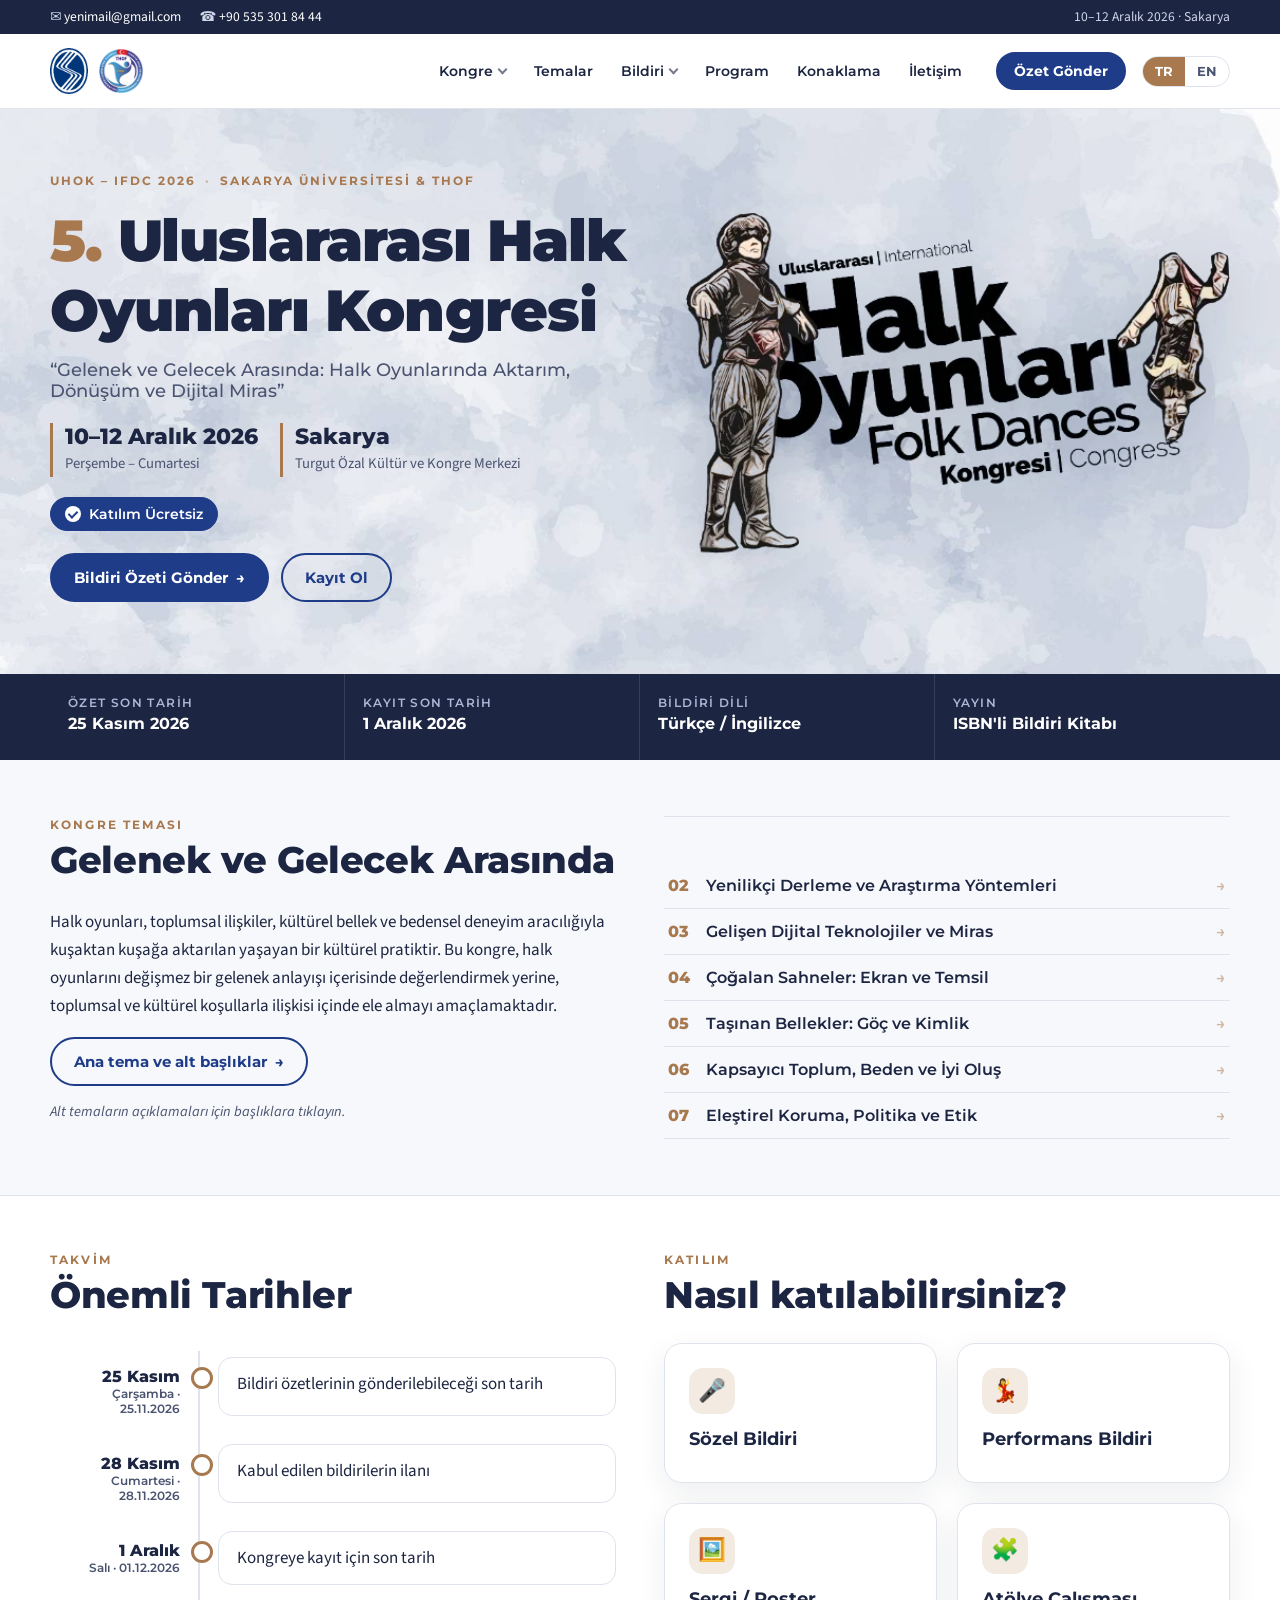
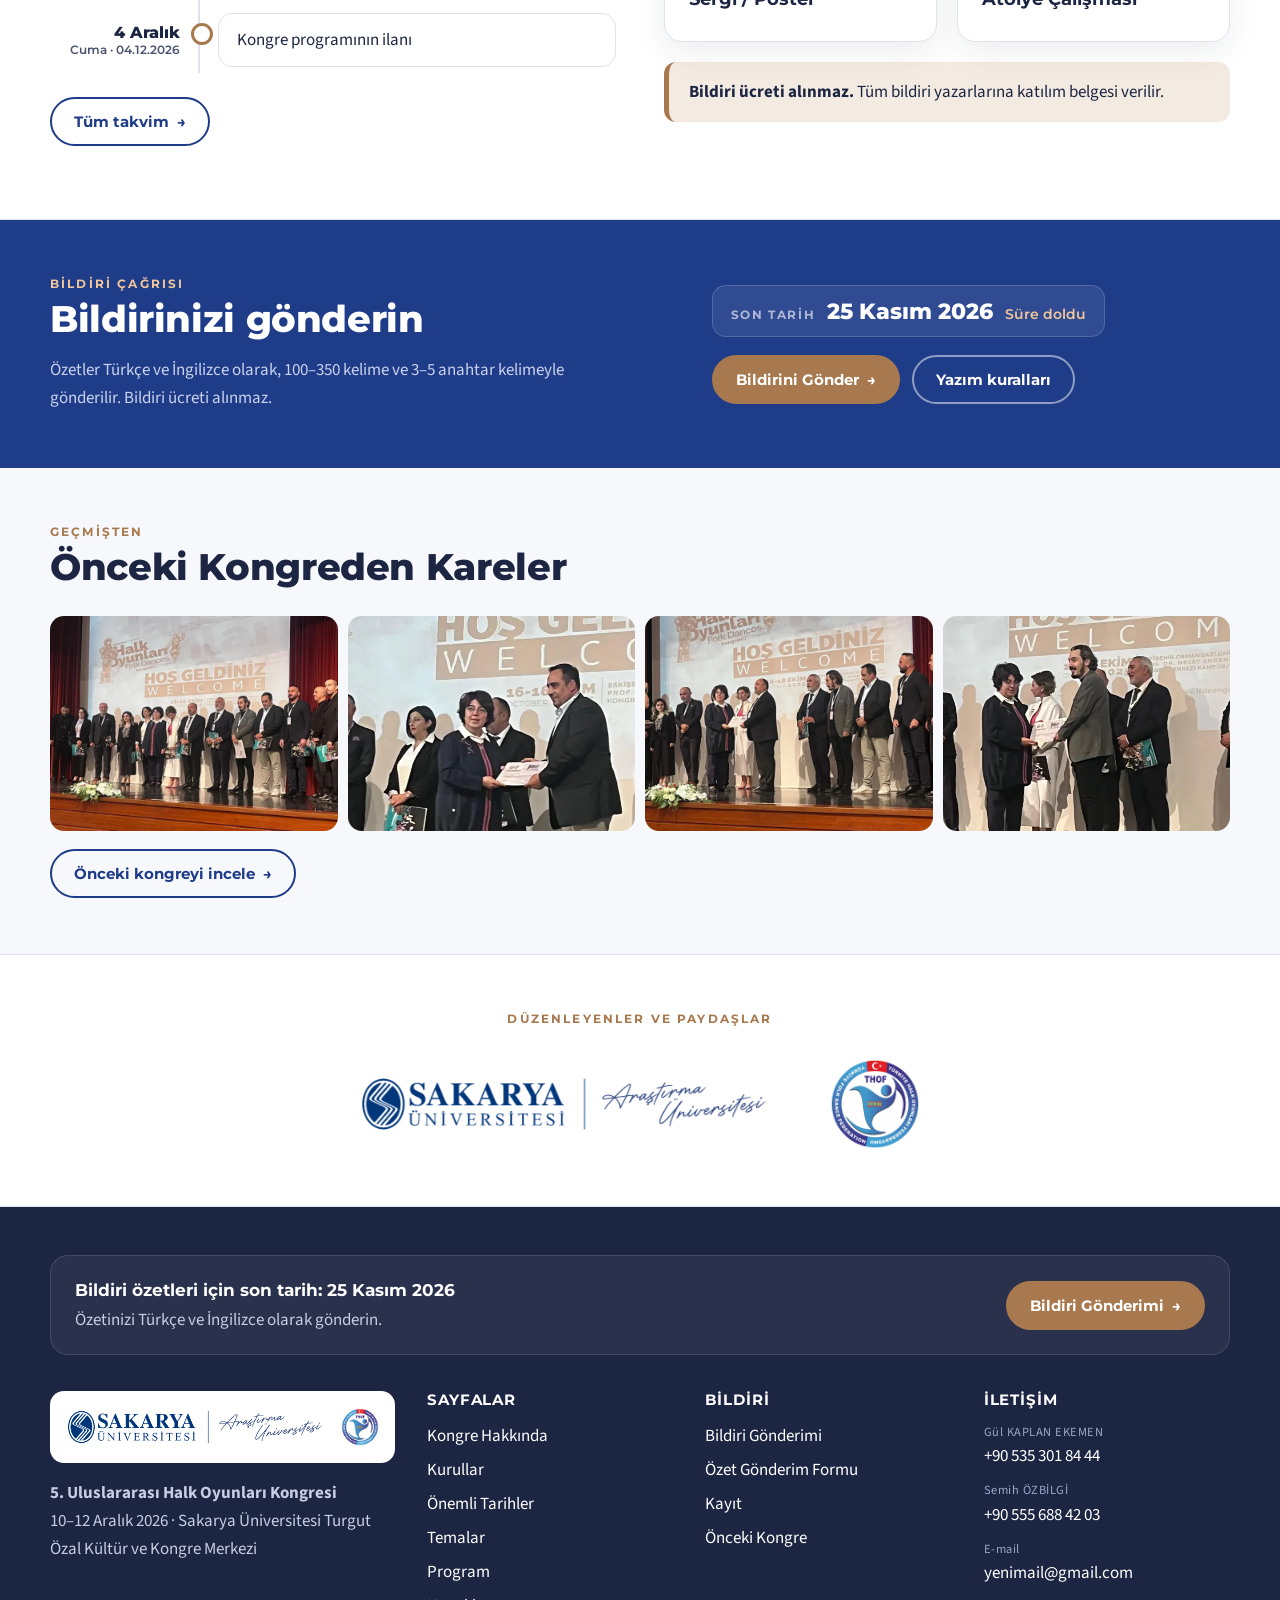
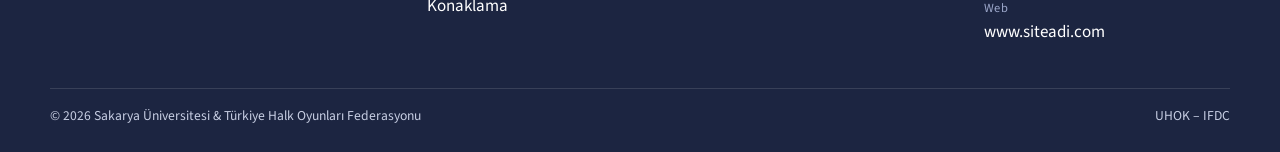
==== commit a9a226a9: "Ana sayfa logolar: THOF yatay logo kaldırıldı, iki logo ortalı ve dengeli Co-Authored-By: Claude Opu" ====
--- a/index.html
+++ b/index.html
@@ -209,7 +209,6 @@
       <div class="partners">
         <img class="p-sau" src="assets/logos/sakarya-universitesi.png" alt="Sakarya Üniversitesi" width="980" height="142" loading="lazy">
         <img class="p-thof" src="assets/logos/thof-amblem.png" alt="Türkiye Halk Oyunları Federasyonu amblemi" width="400" height="400" loading="lazy">
-        <img class="p-thofy" src="assets/logos/thof-yatay.png" alt="Türkiye Halk Oyunları Federasyonu" width="277" height="83" loading="lazy">
       </div>
     </div>
   </section>
@@ -231,7 +230,7 @@
     </div>
   </div></section>
 
-  <section class="block alt"><div class="wrap grid g2" style="gap:40px;align-items:start">
+  <section class="block alt"><div class="wrap grid g2 map-row">
     <div>
       <div class="section-title"><div><span class="kicker" lang="tr">Yer ve tarih</span><span class="kicker" lang="en">Place and date</span>
         <h2 lang="tr">Kongre Yeri ve Tarihi</h2><h2 lang="en">Congress Place and Date</h2></div></div>
@@ -677,12 +676,12 @@
     <span class="kicker" lang="tr">Bize ulaşın</span><span class="kicker" lang="en">Get in touch</span>
     <h1 lang="tr">İletişim</h1><h1 lang="en">Contact</h1>
   </div></header>
-  <section class="block"><div class="wrap grid g2" style="gap:40px;align-items:start">
+  <section class="block"><div class="wrap grid g2 map-row">
     <div>
       <h3 lang="tr">İletişim kurulacak kişilerin telefonları</h3><h3 lang="en">Contact Persons</h3>
       <div class="people" style="grid-template-columns:1fr;margin-bottom:20px">
-        <div class="person"><div class="av">GK</div><div><b>Arş. Gör. Dr. Gül KAPLAN EKEMEN</b><span><span lang="tr">Bilimsel Sekreterya</span><span lang="en">Scientific Secretariat</span> · <a href="tel:+905353018444">+90 535 301 84 44</a></span></div></div>
-        <div class="person"><div class="av">SÖ</div><div><b>Arş. Gör. Semih ÖZBİLGİ</b><span><span lang="tr">Bilimsel Sekreterya</span><span lang="en">Scientific Secretariat</span> · <a href="tel:+905556884203">+90 555 688 42 03</a></span></div></div>
+        <div class="person"><div class="av">GK</div><div><b>Arş. Gör. Dr. Gül KAPLAN EKEMEN</b><span><span lang="tr">Bilimsel Sekreterya</span><span lang="en">Scientific Secretariat</span></span><a class="tel" href="tel:+905353018444">+90 535 301 84 44</a></div></div>
+        <div class="person"><div class="av">SÖ</div><div><b>Arş. Gör. Semih ÖZBİLGİ</b><span><span lang="tr">Bilimsel Sekreterya</span><span lang="en">Scientific Secretariat</span></span><a class="tel" href="tel:+905556884203">+90 555 688 42 03</a></div></div>
       </div>
       <div class="card">
         <p><b>E-mail:</b> <a data-bind="email" href="mailto:yenimail@gmail.com">yenimail@gmail.com</a></p>
--- a/assets/css/style.css
+++ b/assets/css/style.css
@@ -649,3 +649,19 @@
   .partners .p-thof{height:60px;max-height:none}
   .partners .p-thofy{height:40px;max-height:none}
 }
+/* Harita: yanındaki sütunla eşit yükseklik */
+.map-row{gap:40px;align-items:stretch}
+.map-row > *{min-width:0}
+.map-row .map{height:100%;min-height:360px;display:block}
+@media (max-width:640px){.map-row .map{height:300px;min-height:0}}
+.person a.tel{display:inline-block;margin-top:2px;font:600 .92rem var(--body);color:var(--navy)}
+
+/* Partner logoları: iki logo, ortalı ve aynı yükseklikte */
+.partners{display:flex;justify-content:center;align-items:center;gap:56px;flex-wrap:wrap}
+.partners .p-sau{height:60px;width:auto;max-width:100%;max-height:none}
+.partners .p-thof{height:92px;width:auto;max-height:none}
+@media (max-width:700px){
+  .partners{flex-direction:column;gap:20px}
+  .partners .p-sau,.partners img:first-child{height:auto;width:min(270px,78vw);max-width:none}
+  .partners .p-thof{height:84px;width:auto}
+}
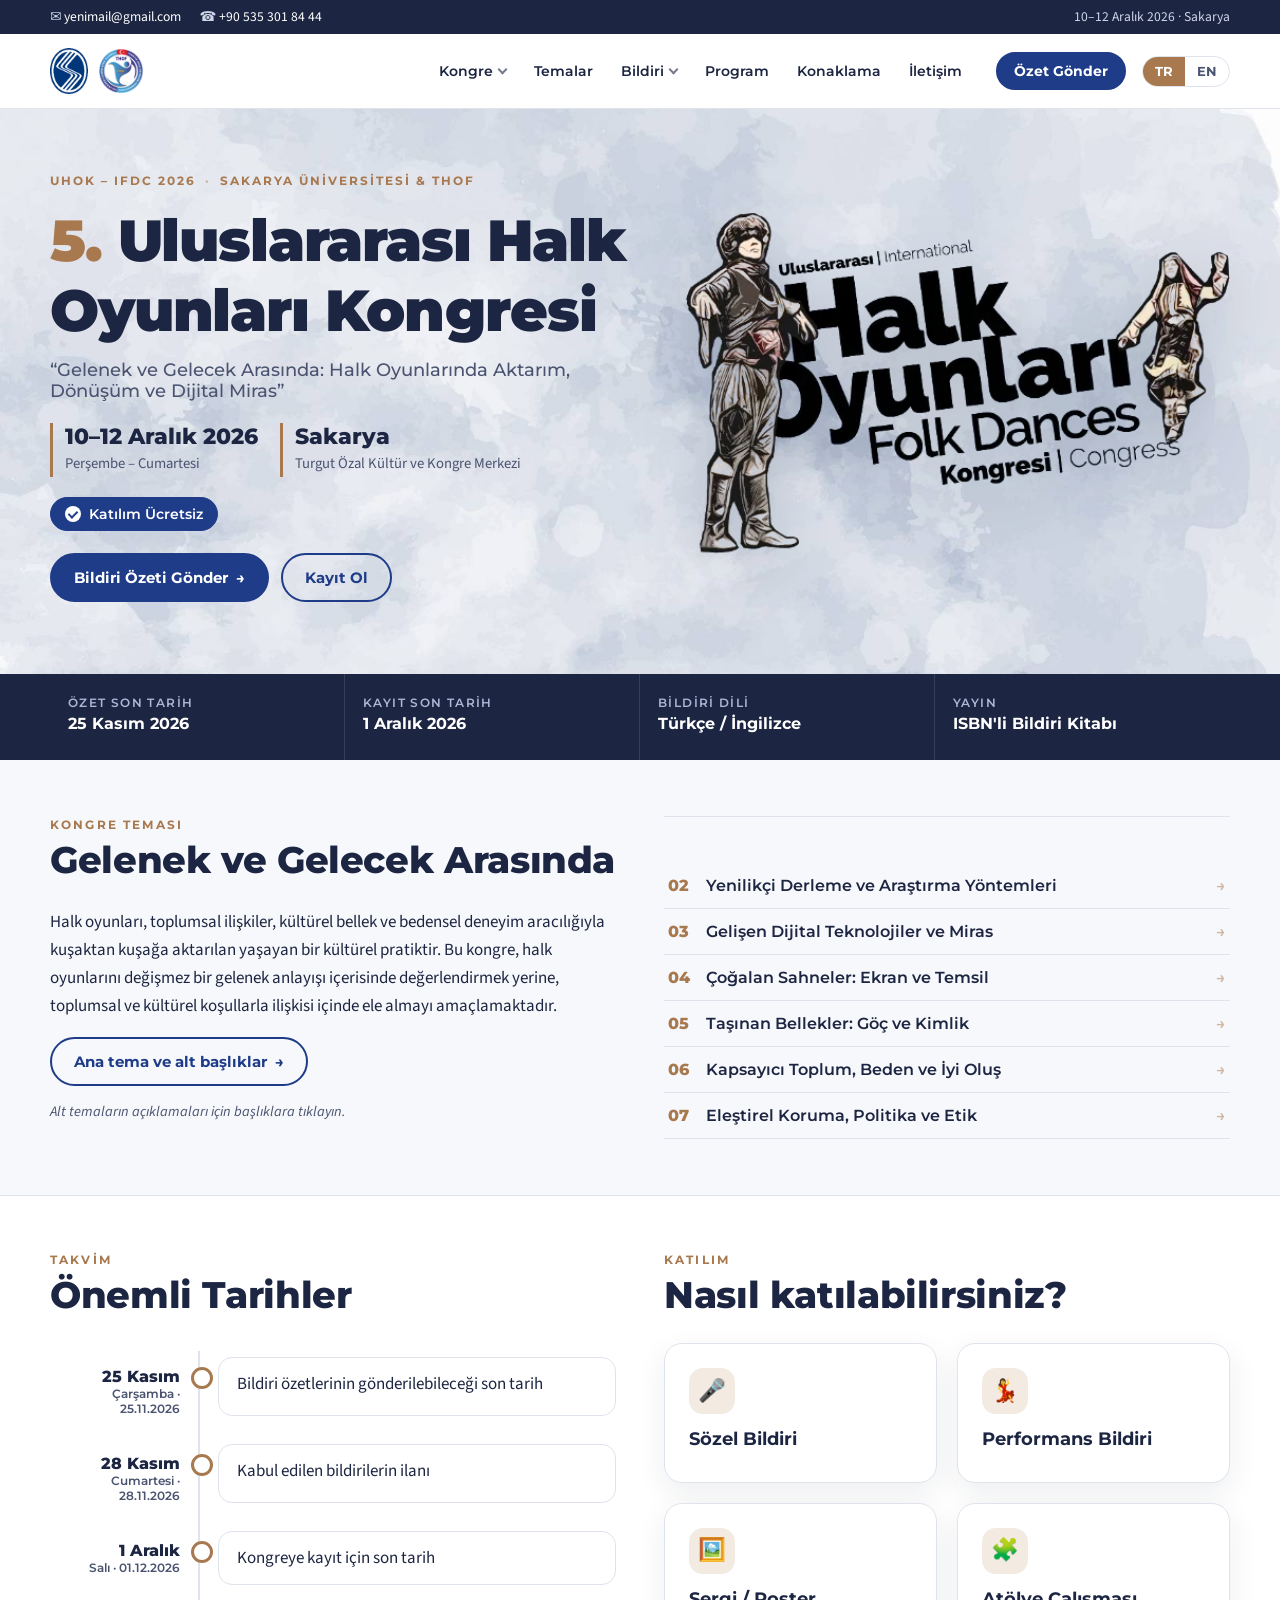
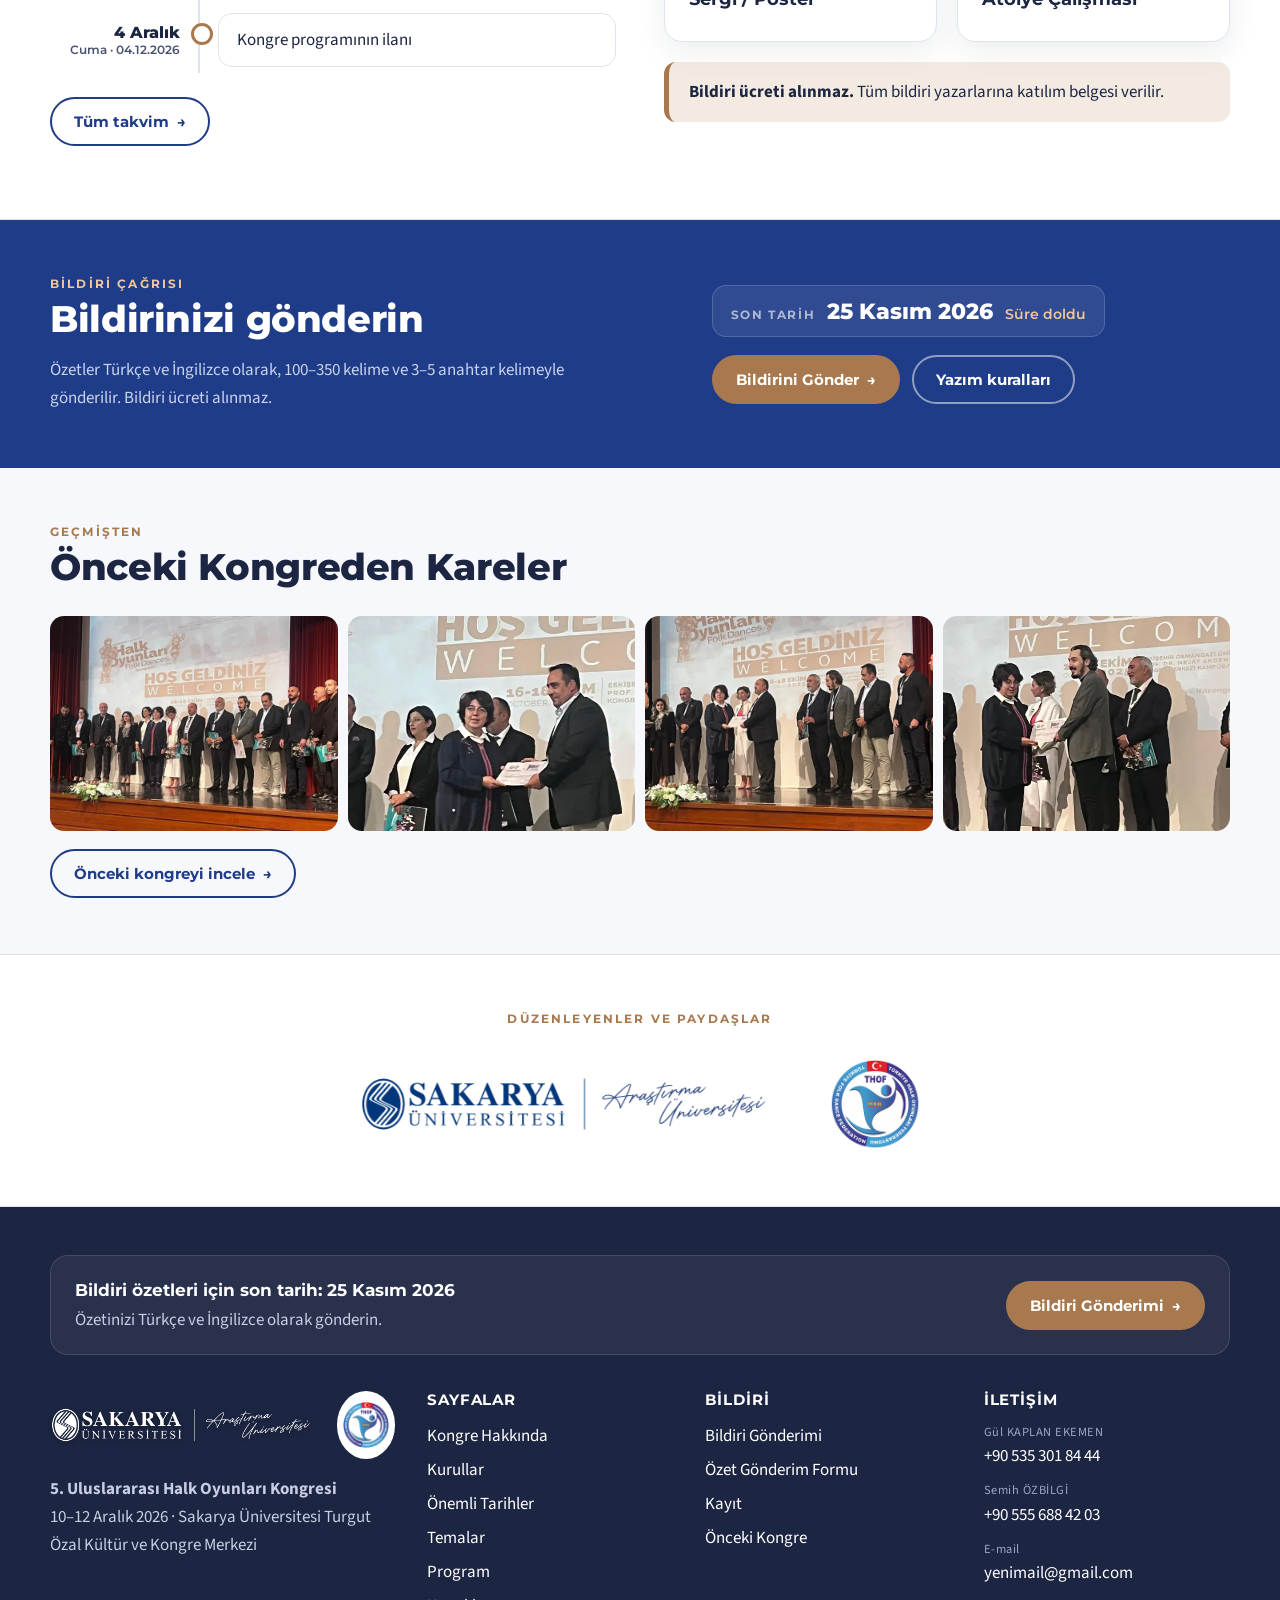
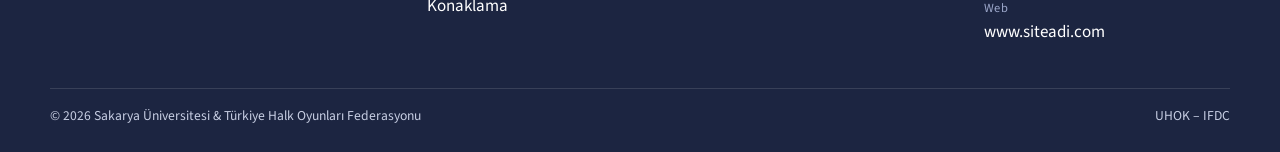
==== commit 50bdf4c4: "Footer: Sakarya Üniversitesi logosu beyaz, THOF amblemi beyaz daire içinde Co-Authored-By: Claude Op" ====
--- a/index.html
+++ b/index.html
@@ -706,8 +706,8 @@
     <div class="cols">
       <div class="fbrand">
         <div class="flogos">
-          <img src="assets/logos/sakarya-universitesi.png" alt="Sakarya Üniversitesi" width="980" height="142" loading="lazy">
-          <img src="assets/logos/thof-amblem.png" alt="Türkiye Halk Oyunları Federasyonu amblemi" width="400" height="400" loading="lazy">
+          <img class="f-sau" src="assets/logos/sakarya-universitesi-beyaz.png" alt="Sakarya Üniversitesi" width="980" height="142" loading="lazy">
+          <img class="f-thof" src="assets/logos/thof-amblem.png" alt="Türkiye Halk Oyunları Federasyonu amblemi" width="400" height="400" loading="lazy">
         </div>
         <p lang="tr"><b>5. Uluslararası Halk Oyunları Kongresi</b><br>10–12 Aralık 2026 · Sakarya Üniversitesi Turgut Özal Kültür ve Kongre Merkezi</p>
         <p lang="en"><b>5th International Folk Dance Congress</b><br>10–12 December 2026 · Sakarya University Turgut Özal Culture and Congress Center</p>
--- a/assets/css/style.css
+++ b/assets/css/style.css
@@ -665,3 +665,12 @@
   .partners .p-sau,.partners img:first-child{height:auto;width:min(270px,78vw);max-width:none}
   .partners .p-thof{height:84px;width:auto}
 }
+
+/* Footer logoları: beyaz Sakarya logosu, koyu zeminde */
+footer.site .flogos{background:none;padding:0;border-radius:0;gap:22px}
+footer.site .flogos .f-sau{height:46px;filter:drop-shadow(0 1px 2px rgba(0,0,0,.35))}
+footer.site .flogos .f-thof{height:58px;background:#fff;border-radius:50%;padding:5px;box-sizing:content-box}
+@media (max-width:700px){
+  footer.site .flogos .f-sau{height:auto;width:min(230px,62vw)}
+  footer.site .flogos .f-thof{height:46px}
+}
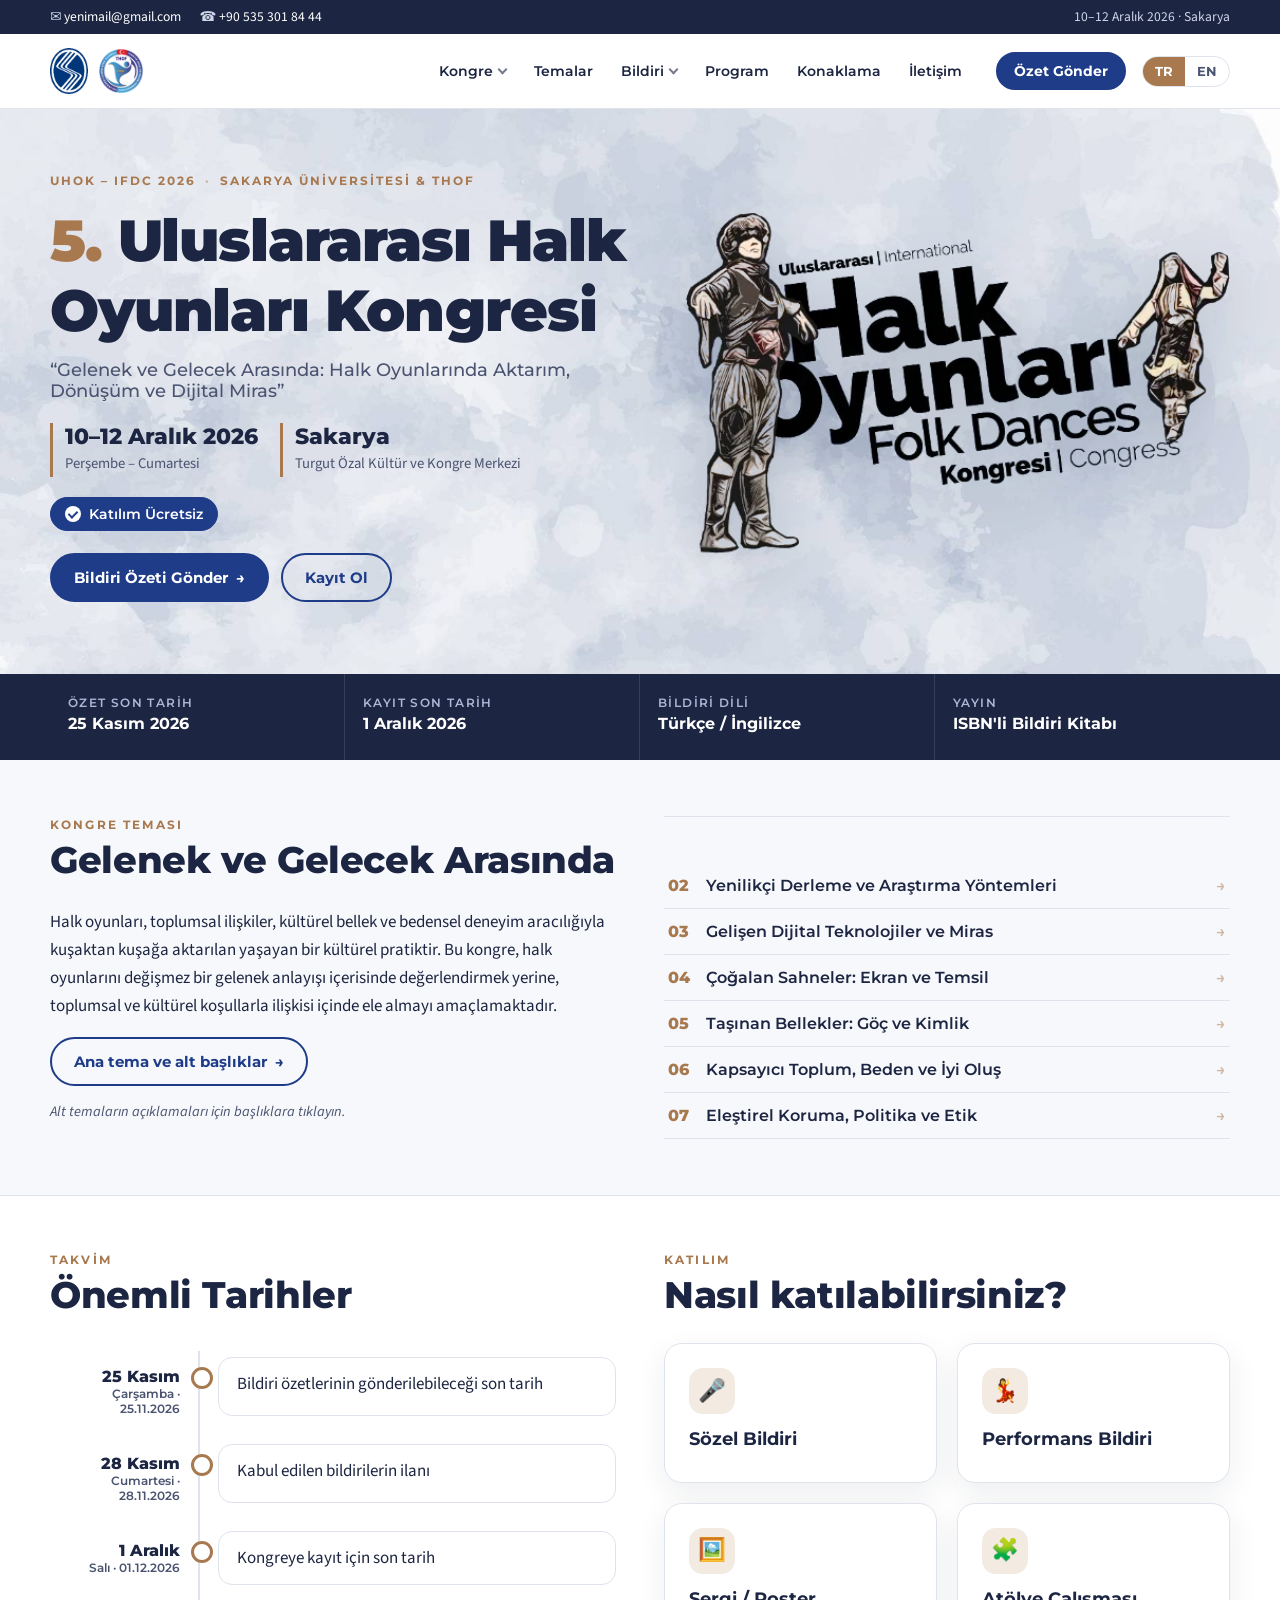
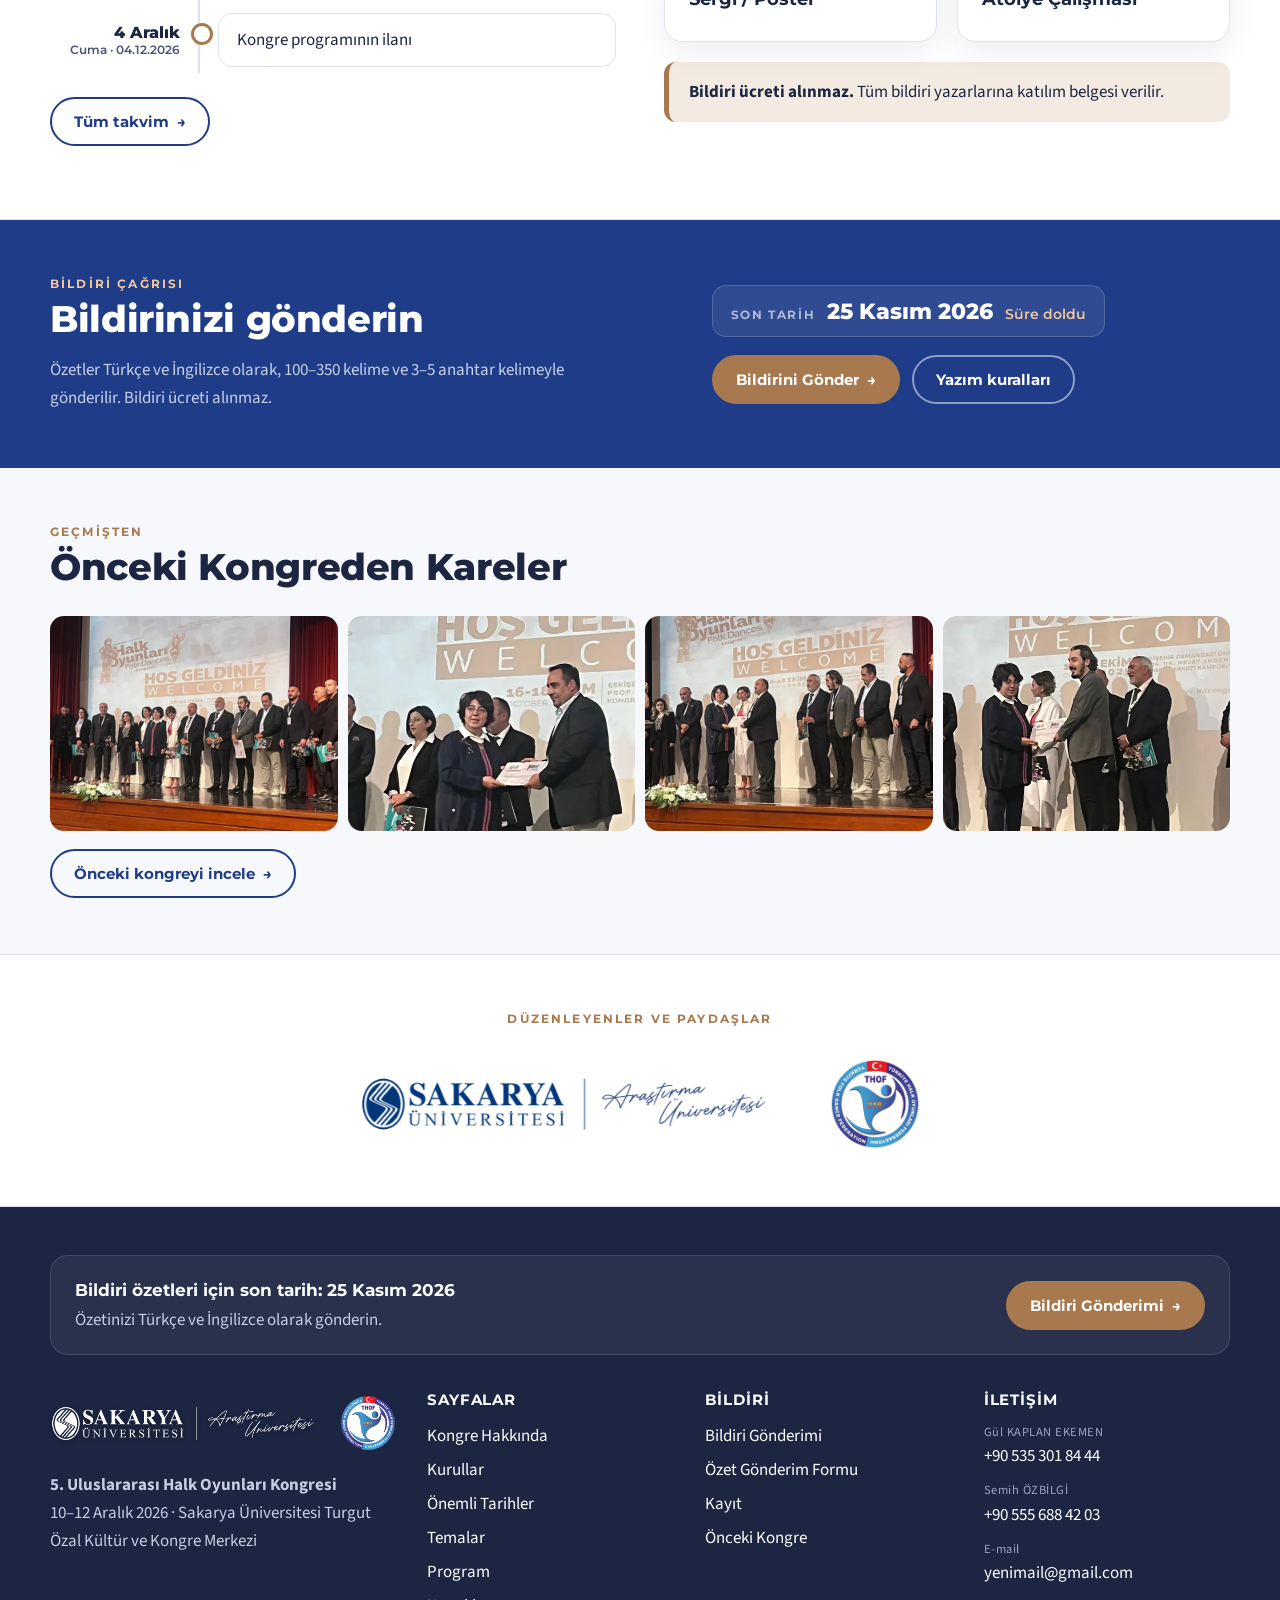
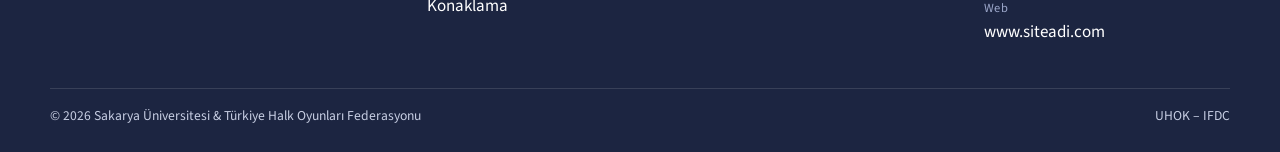
==== commit 5b058ab4: "Footer: THOF logosu yeni renkli sürümle değiştirildi Co-Authored-By: Claude Opus 5.5 <noreply@anthro" ====
--- a/index.html
+++ b/index.html
@@ -707,7 +707,7 @@
       <div class="fbrand">
         <div class="flogos">
           <img class="f-sau" src="assets/logos/sakarya-universitesi-beyaz.png" alt="Sakarya Üniversitesi" width="980" height="142" loading="lazy">
-          <img class="f-thof" src="assets/logos/thof-amblem.png" alt="Türkiye Halk Oyunları Federasyonu amblemi" width="400" height="400" loading="lazy">
+          <img class="f-thof" src="assets/logos/thof-logo-renkli.png" alt="Türkiye Halk Oyunları Federasyonu" width="379" height="380" loading="lazy">
         </div>
         <p lang="tr"><b>5. Uluslararası Halk Oyunları Kongresi</b><br>10–12 Aralık 2026 · Sakarya Üniversitesi Turgut Özal Kültür ve Kongre Merkezi</p>
         <p lang="en"><b>5th International Folk Dance Congress</b><br>10–12 December 2026 · Sakarya University Turgut Özal Culture and Congress Center</p>
--- a/assets/css/style.css
+++ b/assets/css/style.css
@@ -674,3 +674,5 @@
   footer.site .flogos .f-sau{height:auto;width:min(230px,62vw)}
   footer.site .flogos .f-thof{height:46px}
 }
+footer.site .flogos .f-thof{height:64px;background:none;border-radius:0;padding:0}
+@media (max-width:700px){footer.site .flogos .f-thof{height:52px}}
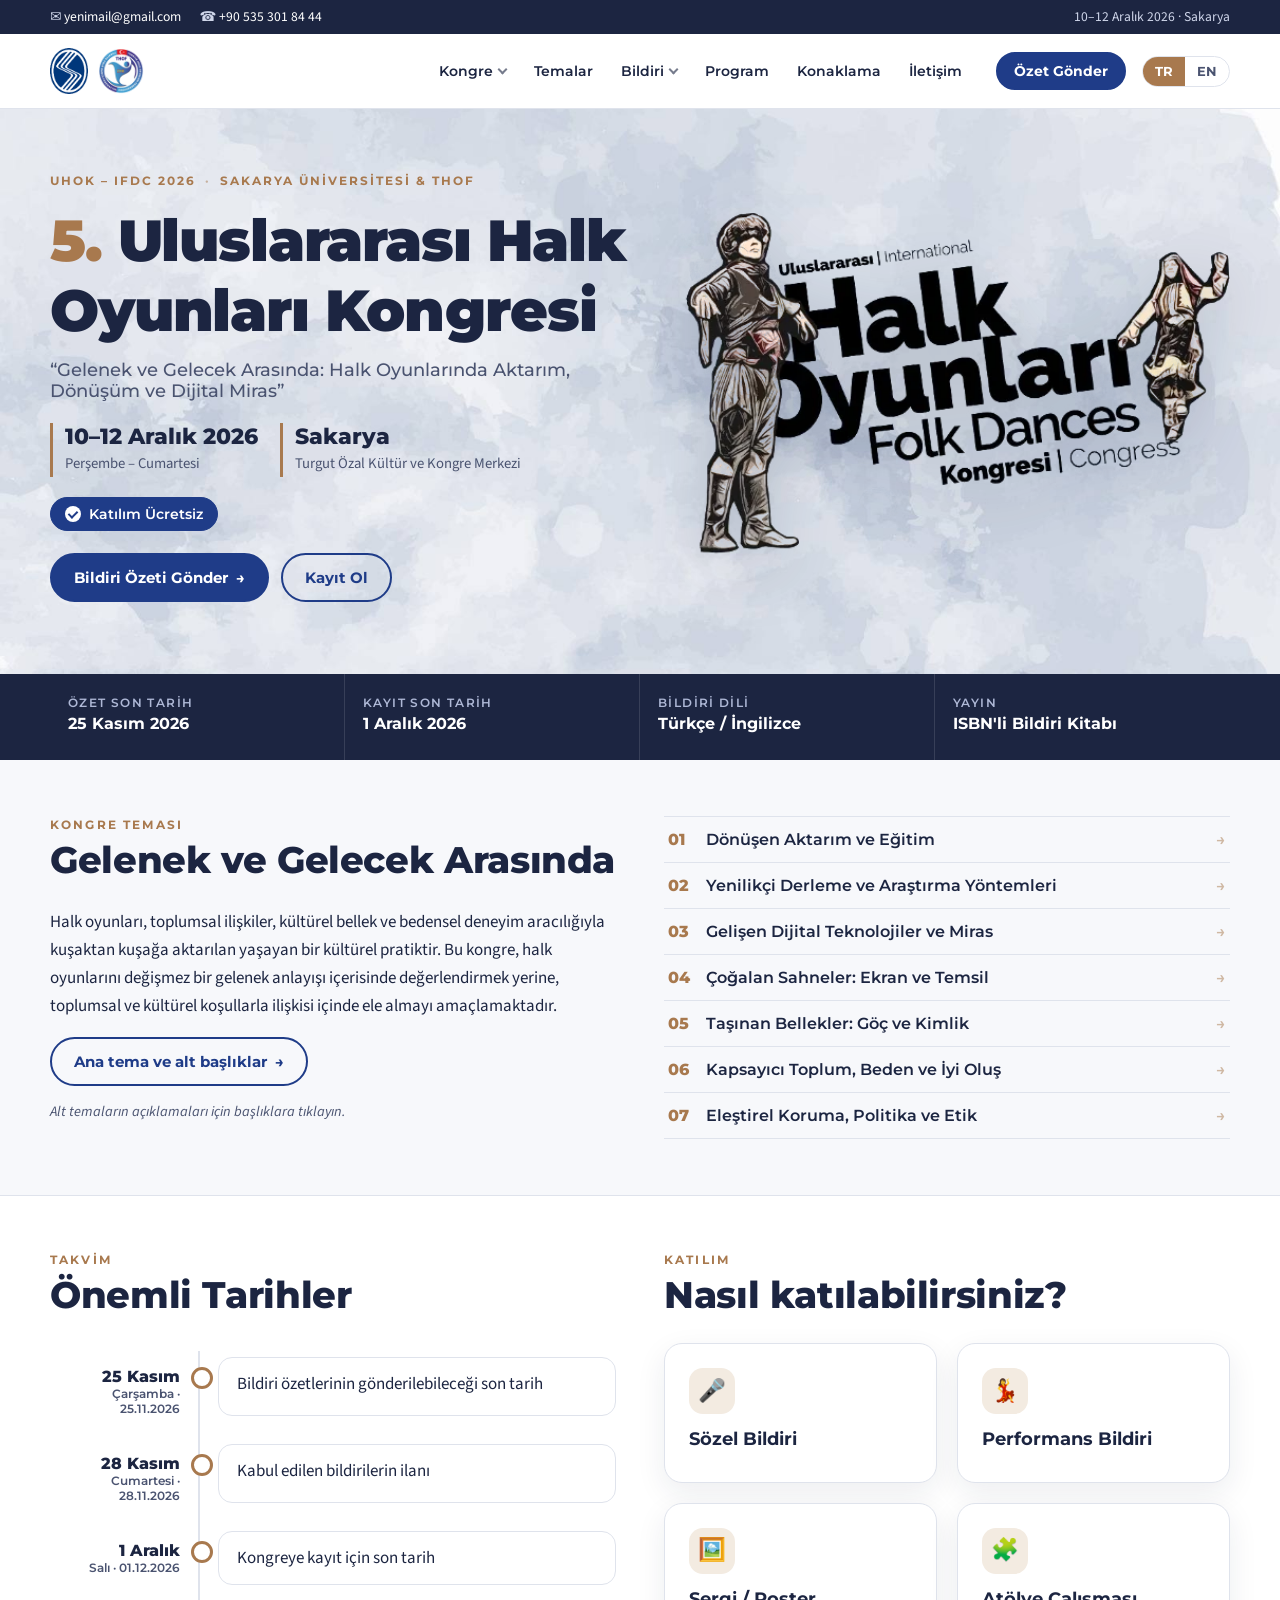
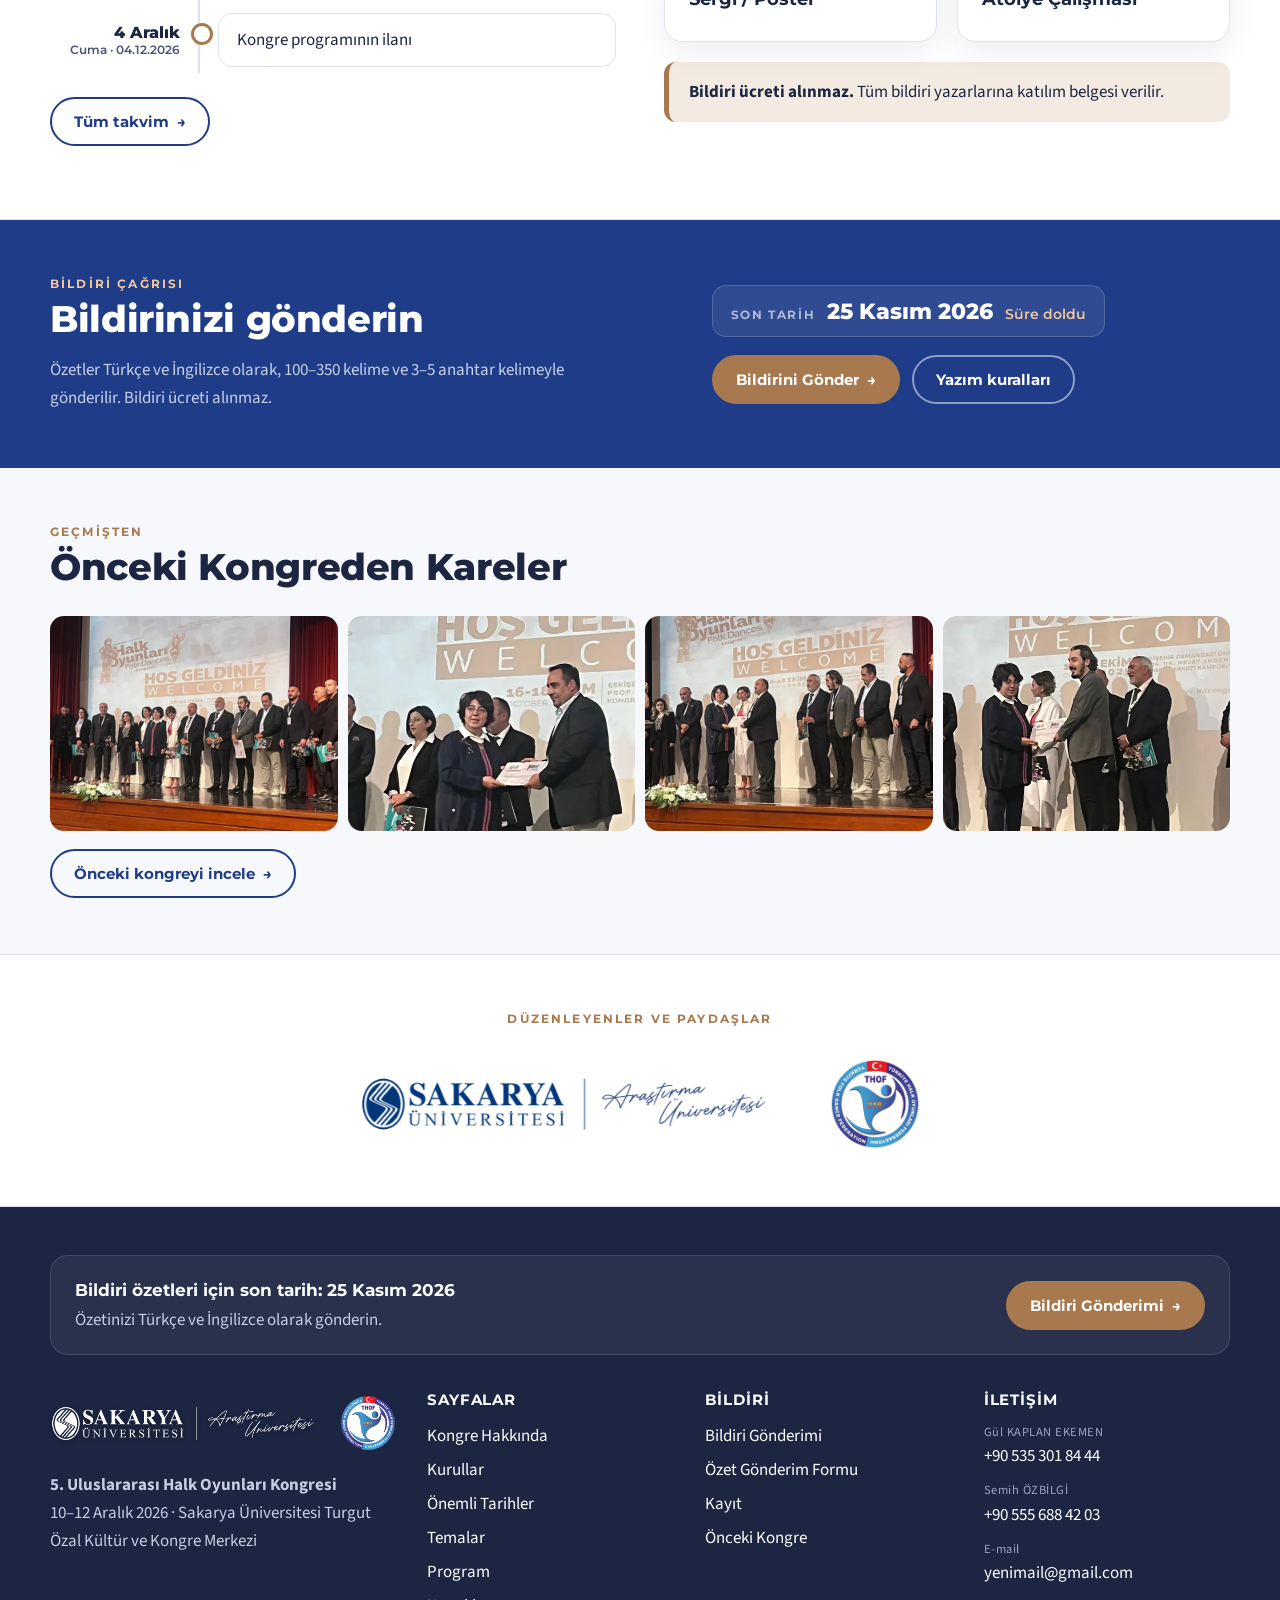
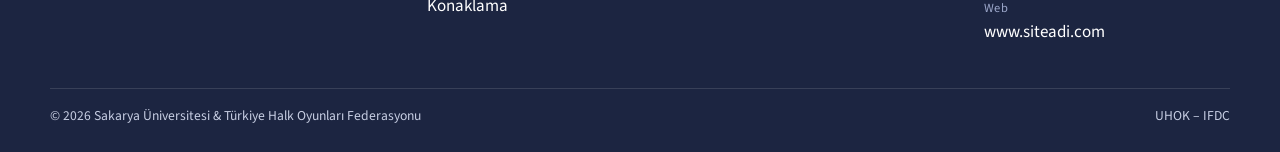
==== commit aeeecd95: "SEO: görsel adları açıklayıcı, başlık/açıklama/paylaşım etiketleri, Event yapılandırılmış verisi, al" ====
--- a/index.html
+++ b/index.html
@@ -3,8 +3,11 @@
 <head>
 <meta charset="utf-8">
 <meta name="viewport" content="width=device-width, initial-scale=1">
-<title>5. Uluslararası Halk Oyunları Kongresi | UHOK 2026</title>
-<meta name="description" content="5. Uluslararası Halk Oyunları Kongresi (UHOK), 10–12 Aralık 2026, Sakarya Üniversitesi Turgut Özal Kültür ve Kongre Merkezi. Ana tema: Gelenek ve Gelecek Arasında: Halk Oyunlarında Aktarım, Dönüşüm ve Dijital Miras.">
+<title>UHOK 2026 | 5. Uluslararası Halk Oyunları Kongresi – Sakarya</title>
+<meta name="description" content="5. Uluslararası Halk Oyunları Kongresi 10–12 Aralık 2026’da Sakarya Üniversitesi’nde. Bildiri çağrısı açık, katılım ücretsiz.">
+<meta name="robots" content="index, follow, max-image-preview:large">
+<meta name="author" content="Sakarya Üniversitesi · Türkiye Halk Oyunları Federasyonu">
+<meta name="keywords" content="halk oyunları kongresi, uluslararası halk oyunları kongresi, UHOK 2026, IFDC 2026, folk dance congress, Sakarya Üniversitesi, THOF, bildiri çağrısı, halk dansları, somut olmayan kültürel miras">
 <meta name="theme-color" content="#1c2541">
 <!-- seo:start (tools/build.py doldurur) -->
 <link rel="canonical" href="https://01-anoma1y.github.io/trhalkoyunlari/">
@@ -12,16 +15,23 @@
 <link rel="alternate" hreflang="en" href="https://01-anoma1y.github.io/trhalkoyunlari/?lang=en">
 <link rel="alternate" hreflang="x-default" href="https://01-anoma1y.github.io/trhalkoyunlari/">
 <meta property="og:url" content="https://01-anoma1y.github.io/trhalkoyunlari/">
-<meta property="og:image" content="https://01-anoma1y.github.io/trhalkoyunlari/assets/img/og-paylasim.jpg">
+<meta property="og:image" content="https://01-anoma1y.github.io/trhalkoyunlari/assets/img/uluslararasi-halk-oyunlari-kongresi-2026-sakarya.jpg">
+<meta name="twitter:image" content="https://01-anoma1y.github.io/trhalkoyunlari/assets/img/uluslararasi-halk-oyunlari-kongresi-2026-sakarya.jpg">
+<script type="application/ld+json">{"@context":"https://schema.org","@type":"EducationEvent","name":"5. Uluslararası Halk Oyunları Kongresi (UHOK 2026)","alternateName":"5th International Folk Dance Congress (IFDC 2026)","description":"Ana tema: Gelenek ve Gelecek Arasında: Halk Oyunlarında Aktarım, Dönüşüm ve Dijital Miras.","startDate":"2026-12-10T09:00+03:00","endDate":"2026-12-12","eventStatus":"https://schema.org/EventScheduled","eventAttendanceMode":"https://schema.org/OfflineEventAttendanceMode","inLanguage":["tr","en"],"url":"https://01-anoma1y.github.io/trhalkoyunlari/","image":["https://01-anoma1y.github.io/trhalkoyunlari/assets/img/uluslararasi-halk-oyunlari-kongresi-2026-sakarya.jpg"],"location":{"@type":"Place","name":"Sakarya Üniversitesi Turgut Özal Kültür ve Kongre Merkezi","address":{"@type":"PostalAddress","streetAddress":"Esentepe Kampüsü","addressLocality":"Serdivan","addressRegion":"Sakarya","postalCode":"54050","addressCountry":"TR"}},"organizer":[{"@type":"Organization","name":"Sakarya Üniversitesi","url":"https://www.sakarya.edu.tr/"},{"@type":"Organization","name":"Türkiye Halk Oyunları Federasyonu","alternateName":"THOF"}],"offers":{"@type":"Offer","price":"0","priceCurrency":"TRY","availability":"https://schema.org/InStock","url":"https://01-anoma1y.github.io/trhalkoyunlari/#kayit","validThrough":"2026-12-01"},"contactPoint":{"@type":"ContactPoint","email":"yenimail@gmail.com","contactType":"customer support"}}</script>
 <!-- seo:end -->
 <meta property="og:type" content="website">
+<meta property="og:site_name" content="UHOK 2026 – Uluslararası Halk Oyunları Kongresi">
 <meta property="og:locale" content="tr_TR">
 <meta property="og:locale:alternate" content="en_US">
-<meta property="og:title" content="5. Uluslararası Halk Oyunları Kongresi | UHOK 2026">
-<meta property="og:description" content="10–12 Aralık 2026 · Sakarya Üniversitesi Turgut Özal Kültür ve Kongre Merkezi">
+<meta property="og:title" content="UHOK 2026 | 5. Uluslararası Halk Oyunları Kongresi – Sakarya">
+<meta property="og:description" content="5. Uluslararası Halk Oyunları Kongresi 10–12 Aralık 2026’da Sakarya Üniversitesi’nde. Bildiri çağrısı açık, katılım ücretsiz.">
 <meta property="og:image:width" content="1200">
 <meta property="og:image:height" content="630">
+<meta property="og:image:type" content="image/jpeg">
+<meta property="og:image:alt" content="5. Uluslararası Halk Oyunları Kongresi, 10–12 Aralık 2026, Sakarya Üniversitesi">
 <meta name="twitter:card" content="summary_large_image">
+<meta name="twitter:title" content="UHOK 2026 | 5. Uluslararası Halk Oyunları Kongresi – Sakarya">
+<meta name="twitter:description" content="5. Uluslararası Halk Oyunları Kongresi 10–12 Aralık 2026’da Sakarya Üniversitesi’nde. Bildiri çağrısı açık, katılım ücretsiz.">
 <link rel="icon" type="image/png" sizes="64x64" href="assets/img/favicon-64.png">
 <link rel="apple-touch-icon" href="assets/img/apple-touch-icon.png">
 <link rel="preconnect" href="https://fonts.googleapis.com">
@@ -31,6 +41,22 @@
 <script id="site-data" type="application/json">{"contact":{"email":"yenimail@gmail.com","site":"www.siteadi.com","phones":[{"name":"Arş. Gör. Dr. Gül KAPLAN EKEMEN","short":"Gül KAPLAN EKEMEN","tel":"+90 535 301 84 44"},{"name":"Arş. Gör. Semih ÖZBİLGİ","short":"Semih ÖZBİLGİ","tel":"+90 555 688 42 03"}]},"baseUrl":"https://01-anoma1y.github.io/trhalkoyunlari/","dates":{"abstractDeadline":"2026-11-25","acceptance":"2026-11-28","registrationDeadline":"2026-12-01","programAnnouncement":"2026-12-04","congressStart":"2026-12-10","congressDay2":"2026-12-11","congressEnd":"2026-12-12"},"congressStartTime":"09:00","timezone":"Europe/Istanbul","timeline":[{"date":"abstractDeadline","tr":"Bildiri özetlerinin gönderilebileceği son tarih","en":"Deadline for sending abstracts"},{"date":"acceptance","tr":"Kabul edilen bildirilerin ilanı","en":"Announcement of accepted papers"},{"date":"registrationDeadline","tr":"Kongreye kayıt için son tarih","en":"Deadline for congress registration"},{"date":"programAnnouncement","tr":"Kongre programının ilanı","en":"Announcement of the congress program"},{"date":"congressStart","tr":"1. Gün — Kongre açılışı ve bildiri sunumları","en":"Day 1 — Congress opening and paper presentations","congress":true},{"date":"congressDay2","tr":"2. Gün — Bildiri sunumları","en":"Day 2 — Paper presentations","congress":true},{"date":"congressEnd","tr":"3. Gün — Bildiri sunumları, kongre kapanışı ve gezi programı","en":"Day 3 — Paper presentations, closing of the congress and excursion","congress":true}],"program":[{"date":"congressStart","tr":"Kongre Açılışı ve Bildiri Sunumları","en":"Congress Opening and Paper Presentations","sessions":[]},{"date":"congressDay2","tr":"Bildiri Sunumları","en":"Paper Presentations","sessions":[]},{"date":"congressEnd","tr":"Bildiri Sunumları, Kongre Kapanışı ve Gezi Programı","en":"Paper Presentations, Closing of the Congress and Excursion","sessions":[]}],"committees":{"organizing":[{"name":"Prof. Kerem Cenk YILMAZ","institution":"Sakarya Üniversitesi","lead":true},{"name":"Prof. Dr. Sertan DEMİR","institution":"Sakarya Üniversitesi"},{"name":"Prof. Dr. Mustafa ŞAHİN","institution":"Ardahan Üniversitesi"},{"name":"Prof. Dr. Zeynel TURAN","institution":"Burdur Mehmet Akif Ersoy Üniversitesi"},{"name":"Doç. Dr. Dilek CANTEKİN ELYAĞUTU","institution":"Sakarya Üniversitesi"},{"name":"Doç. Dr. Arda ERAVCI","institution":"Giresun Üniversitesi"},{"name":"Dr. Öğr. Üy. Umut ERDOĞAN","institution":"Sakarya Üniversitesi"},{"name":"Öğr. Gör. Dr. Yiğit Hakan ÜNLÜ","institution":"Sakarya Üniversitesi"},{"name":"Öğr. Gör. Dr. Deniz KÖKTAN","institution":"Sakarya Üniversitesi"},{"name":"Öğr. Gör. Eda ERTURAL","institution":"Sakarya Üniversitesi"},{"name":"Öğr. Gör. Gökhan ÜLKER","institution":"Eskişehir Osmangazi Üniversitesi"}],"secretariat":[{"name":"Arş. Gör. Dr. Gül KAPLAN EKEMEN","institution":"Sakarya Üniversitesi"},{"name":"Arş. Gör. Semih ÖZBİLGİ","institution":"Sakarya Üniversitesi"}],"referees":[{"name":"Dr. Ahmet Selim DOĞAN","institution":"ATATÜRK ÜNİVERSİTESİ"},{"name":"Dr. Adem KOÇ","institution":"ESKİŞEHİR OSMANGAZİ ÜNİVERSİTESİ"},{"name":"Dr. Abdulmenaf KORKUTATA","institution":"ÇANAKKALE ONSEKİZ MART ÜNİVERSİTESİ"},{"name":"Dr. Anna HOFFMAN","institution":"RESEARCH CENTER OF SLOVIAN ACD OF SCIENCES AND ARTS"},{"name":"Dr. Ann R. DAVID","institution":"BONH ÜNİVERSİTESİ"},{"name":"Dr. Arda ERAVCI","institution":"GİRESUN ÜNİVERSİTESİ"},{"name":"Dr. Arzu ÖZTÜRKMEN","institution":"BOĞAZİÇİ ÜNİVERSİTESİ"},{"name":"Dr. Aslı Büyükokutan TÖRET","institution":"ESKİŞEHİR OSMANGAZİ ÜNİVERSİTESİ"},{"name":"Dr. Asuman TURAN","institution":"MEHMET AKİF ERSOY ÜNİVERSİTESİ"},{"name":"Dr. Ayrin ERSÖZ","institution":"YILDIZ TEKNİK ÜNİVERSİTESİ"},{"name":"Dr. Ayşin KABALAK","institution":"MİMAR SİNAN GÜZEL SANATLAR ÜNİVERSİTESİ"},{"name":"Dr. Bora OKTAN","institution":"EGE ÜNİVERSİTESİ"},{"name":"Dr. Bülent KURTİŞOĞLU","institution":"ARDAHAN ÜNİVERSİTESİ"},{"name":"Dr. Cafer Talha ŞEKER","institution":"İSTANBUL TİCARET ÜNİVERSİTESİ"},{"name":"Dr. Cihan YURTÇU","institution":"İSTANBUL TEKNİK ÜNİVERSİTESİ"},{"name":"Dr. Chi -Fang CHAO","institution":"ROEHAMPTON UNIVERSITY"},{"name":"Dr. Dilek CANTEKİN ELYAĞUTU","institution":"SAKARYA ÜNİVERSİTESİ"},{"name":"Dr. Dilek TÜRKYILMAZ","institution":"HACI BAYRAM VELİ ÜNİVERSİTESİ"},{"name":"Dr. Elsie IVANCICH DUNIN","institution":"KALIFORNİA ÜNİVERSİTESİ"},{"name":"Dr. Elvan Deniz YUMUK","institution":"ALAADDİN KEYKUBAT ÜNİVERSİTESİ"},{"name":"Dr. Emrah ÖZDEMİR","institution":"RUMELİ ÜNİVERSİTESİ"},{"name":"Dr. Enver SADIKOVA","institution":"BAKÜ MÜZİK AKADEMİSİ"},{"name":"Dr. Ercan KILKIL","institution":"MUĞLA SITKI KOÇMAN ÜNİVERSİTESİ"},{"name":"Dr. Erhan TEKİN","institution":"HATAY MUSTAFA KEMAL ÜNİVERSİSTESİ"},{"name":"Dr. Eylem DERELİ","institution":"ESKİŞEHİR OSMANGAZİ ÜNİVERSİTESİ"},{"name":"Dr. Faik TANRIKULU","institution":"İSTANBUL MEDİPOL ÜNİVERSİTESİ"},{"name":"Dr. F. Belma OĞUL","institution":"İSTANBUL TEKNİK ÜNİVERSİTESİ"},{"name":"Dr. Gencay KARAKAYA","institution":"İSTANBUL TİCARET ÜNİVERSİTESİ"},{"name":"Dr. Gülay MİRZAOĞLU","institution":"HACETTEPE ÜNİVERSİTESİ"},{"name":"Dr. Habiba MAMEDOVA","institution":"BAKÜ KOREOGRAFİ AKADEMİSİ"},{"name":"Dr. Hakan ACAR","institution":"MEHMET AKİF ERSOY ÜNİVERSİTESİ"},{"name":"Dr. Hale YAMANER","institution":"EGE ÜNİVERSİTESİ"},{"name":"Dr. Hasan Ali DAĞLI","institution":"EGE ÜNİVERSİTESİ"},{"name":"Dr. Haydar TANRIVERDİ","institution":"İSTANBUL TEKNİK ÜNİVERSİTESİ"},{"name":"Dr. Ida MEFTAHI","institution":"MARYLAND ÜNİVERSİTESİ"},{"name":"Dr. İdris Ersan KÜÇÜK","institution":"EGE ÜNİVERSİTESİ"},{"name":"Dr. İlknur BEKTAŞ","institution":"İSTANBUL TEKNİK ÜNİVERSİTESİ"},{"name":"Dr. Irene MARKOFF","institution":"YORK ÜNİVERSİTESİ"},{"name":"Dr. İsmail GÜVEN","institution":"ANKARA ÜNİVERSİTESİ"},{"name":"Dr. İsmail SINIR","institution":"MUĞLA SITKI KOÇMAN ÜNİVERSİTESİ"},{"name":"Dr. John MARGON O'CONNELL","institution":"CARDIFF ÜNİVERSİTESİ"},{"name":"Dr. Kamile PERÇİN AKGÜL","institution":"GAZİANTEP ÜNİVERSİTESİ"},{"name":"Dr. Kemal ÖZAVCI","institution":"ARDAHAN ÜNİVERSİTESİ"},{"name":"Dr. Kerem CENK YILMAZ","institution":"SAKARYA ÜNİVERSİTESİ"},{"name":"Dr. Konstantinos DIMOPOULOS","institution":"NATIONAL AND KAPODISTRIAN UNIVERSITY OF ATHENS"},{"name":"Dr. Kürşat ÖNCÜL","institution":"ESKİŞEHİR OSMANGAZİ ÜNİVERSİTESİ"},{"name":"Dr. Lucie HAYASHI","institution":"ACADEMY OF PERFORMING ARTS IN PRAGUE"},{"name":"Dr. Maria ARGYRIOU","institution":"APPLIED MUSIC PEDAGOGY UNIVERSITY OF THE AEGEAN"},{"name":"Dr. Mehmet Onurhan GÜCÜŞ","institution":"KARAMANOĞLU MEHMETBEY ÜNİVERSİTESİ"},{"name":"Dr. Mehmet Öcal ÖZBİLGİN","institution":"EGE ÜNİVERSİTESİ"},{"name":"Dr. Mırna SABLJAR","institution":"JOSIP JURAJ STROSSMAYER UNIVERSITY OF OSIJEK"},{"name":"Dr. Mustafa KAYA","institution":"SİVAS CUMHURİYET ÜNİVERSİTESİ"},{"name":"Dr. Mustafa ŞAHİN","institution":"ARDAHAN ÜNİVERSİTESİ"},{"name":"Dr. Muzaffer SÜMBÜL","institution":"ÇUKUROVA ÜNİVERSİTESİ"},{"name":"Dr. Necip ÇETİN","institution":"VAN YÜZÜNCÜ YIL ÜNİVERSİTESİ"},{"name":"Dr. Öcal OĞUZ","institution":"GAZİ ÜNİVERSİTESİ"},{"name":"Dr. Ömer ADIGÜZEL","institution":"ANKARA ÜNİVERSİTESİ"},{"name":"Dr. Ömer Barbaros ÜNLÜ","institution":"EGE ÜNİVERSİTESİ"},{"name":"Dr. Onur AYKAÇ","institution":"KARAMANOĞLU MEHMETBEY ÜNİVERSİTESİ"},{"name":"Dr. Özkul ÇOBANOĞLU","institution":"HACETTEPE ÜNİVERSİTESİ"},{"name":"Dr. Pınar KASAPOĞLU","institution":"HACETTEPE ÜNİVERSİTESİ"},{"name":"Dr. Pınar Karacan DOĞAN","institution":"GAZİ ÜNİVERSİTESİ"},{"name":"Dr. Rumiana MARGARİTOVA","institution":"INSTITUTE OF ART STUDIES, BULGARIAN ACADEMY OF SCIENCES"},{"name":"Dr. Savaş EKİCİ","institution":"GAZİANTEP ÜNİVERSİTESİ"},{"name":"Dr. Selami AKIŞ","institution":"ARDAHAN ÜNİVERSİTESİ"},{"name":"Dr. Serdar KASTELLİ","institution":"EGE ÜNİVERSİTESİ"},{"name":"Dr. Öğr. Üyesi Seren ERAVCI","institution":"GİRESUN ÜNİVERSİTESİ"},{"name":"Dr. Serpil MÜRTEZAOĞLU","institution":"İSTANBUL TEKNİK ÜNİVERSİTESİ"},{"name":"Dr. Sema ERKAN","institution":"EGE ÜNİVERSİTESİ"},{"name":"Dr. Serhat TURUNÇ","institution":"İSTANBUL TEKNİK ÜNİVERSİTESİ"},{"name":"Dr. Serkan KELEŞOĞLU","institution":"ANKARA ÜNİVERSİTESİ"},{"name":"Dr. Şirin ŞENGEL","institution":"ESKİŞEHİR OSMANGAZİ ÜNİVERSİTESİ"},{"name":"Dr. Süleyman FİDAN","institution":"GAZİANTEP ÜNİVERSİTESİ"},{"name":"Dr. Tatyana KARTASHOVA","institution":"L. V. SARATOV DEVLET KONSERVATUVARI SOBINOVA"},{"name":"Dr. Tolga KARACA","institution":"GAZİOSMANPAŞA ÜNİVERSİTESİ"},{"name":"Dr. Tuğçe TUNA","institution":"MİMAR SİNAN ÜNİVERSİTESİ"},{"name":"Dr. Turgay AKDAĞOĞLU","institution":"ARDAHAN ÜNİVERSİTESİ"},{"name":"Dr. Umut ERDOĞAN","institution":"SAKARYA ÜNİVERSİTESİ"},{"name":"Dr. Yakup AÇAR","institution":"KAFKAS ÜNİVERSİTESİ"},{"name":"Dr. Yunus Emre ÜSTGÖRÜL","institution":"MUĞLA SITKI KOÇMAN ÜNİVERSİTESİ"},{"name":"Dr. Zeynel TURAN","institution":"MEHMET AKİF ERSOY ÜNİVERSİTESİ"},{"name":"Dr. Zinnur GEREK","institution":"GAZİANTEP ÜNİVERSİTESİ"}]}}</script>
 </head>
 <body>
+<div class="preloader" id="preloader" aria-hidden="true">
+  <div class="pl-in">
+    <img src="assets/img/uluslararasi-halk-oyunlari-kongresi-2026-afis-gorseli.webp" alt="" width="530" height="332">
+    <b>UHOK <span>2026</span></b>
+    <span class="pl-bar"><i></i></span>
+  </div>
+</div>
+<script>
+/* Açılış ekranı: oturumda bir kez, sayfa yüklenince (en geç 2,5 sn) kapanır */
+(function(){var pl=document.getElementById('preloader'),seen=false;
+try{seen=sessionStorage.getItem('uhok-pl');sessionStorage.setItem('uhok-pl','1')}catch(e){}
+if(seen||matchMedia('(prefers-reduced-motion: reduce)').matches){pl.remove();return}
+var t0=Date.now(),done=false;function hide(){if(done)return;done=true;
+setTimeout(function(){pl.classList.add('pl-done');setTimeout(function(){pl.remove()},500)},Math.max(0,450-(Date.now()-t0)))}
+addEventListener('load',hide);setTimeout(hide,2500)})();
+</script>
 <a class="skip" href="#main"><span lang="tr">İçeriğe geç</span><span lang="en">Skip to content</span></a>
 
 <div class="topbar">
@@ -46,8 +72,8 @@
 <header class="site">
   <div class="wrap" style="position:relative">
     <a class="brand" href="#anasayfa" aria-label="Ana sayfa / Home">
-      <img src="assets/logos/sakarya-amblem.png" alt="Sakarya Üniversitesi" width="100" height="120">
-      <img src="assets/logos/thof-amblem.png" alt="Türkiye Halk Oyunları Federasyonu" width="400" height="400">
+      <img src="assets/logos/sakarya-universitesi-amblem.png" alt="Sakarya Üniversitesi logosu" width="100" height="120">
+      <img src="assets/logos/turkiye-halk-oyunlari-federasyonu-thof-amblem.png" alt="Türkiye Halk Oyunları Federasyonu (THOF) logosu" width="400" height="400">
       <span class="bt">UHOK – IFDC 2026<small lang="tr">5. Uluslararası Kongre</small><small lang="en">5th International Congress</small></span>
     </a>
     <button class="burger" type="button" aria-label="Menü / Menu" aria-expanded="false" aria-controls="main-nav">☰</button>
@@ -107,7 +133,7 @@
         </div>
       </div>
       <div class="hero-art">
-        <picture><source srcset="assets/img/halk-oyunlari-figur.webp" type="image/webp"><img src="assets/img/halk-oyunlari-figur.png" alt="Uluslararası Halk Oyunları Kongresi afiş görseli: geleneksel kıyafetli iki halk oyuncusu" width="530" height="332" fetchpriority="high"></picture>
+        <picture><source srcset="assets/img/uluslararasi-halk-oyunlari-kongresi-2026-afis-gorseli.webp" type="image/webp"><img src="assets/img/uluslararasi-halk-oyunlari-kongresi-2026-afis-gorseli.png" alt="5. Uluslararası Halk Oyunları Kongresi 2026 afiş görseli: geleneksel kıyafetli iki halk oyuncusu" width="530" height="332" fetchpriority="high"></picture>
 
       </div>
     </div>
@@ -191,12 +217,12 @@
       <div class="section-title"><div><span class="kicker" lang="tr">Geçmişten</span><span class="kicker" lang="en">From the past</span>
         <h2 lang="tr">Önceki Kongreden Kareler</h2><h2 lang="en">Moments from the Previous Congress</h2></div></div>
       <div class="gallery-strip" role="list" aria-label="Önceki kongreden fotoğraflar">
-        <a href="#galeri" role="listitem"><picture><source srcset="assets/img/galeri/uhok-2025-1-k.webp" type="image/webp"><img src="assets/img/galeri/uhok-2025-1-k.jpg" alt="Önceki kongre: açılış töreninde sahnedeki katılımcılar" width="720" height="540" loading="lazy" decoding="async"></picture></a>
-        <a href="#galeri" role="listitem"><picture><source srcset="assets/img/galeri/uhok-2025-2-k.webp" type="image/webp"><img src="assets/img/galeri/uhok-2025-2-k.jpg" alt="Önceki kongre: katılım belgesi takdimi" width="540" height="720" loading="lazy" decoding="async" style="object-position:center 30%"></picture></a>
-        <a href="#galeri" role="listitem"><picture><source srcset="assets/img/galeri/uhok-2025-5-k.webp" type="image/webp"><img src="assets/img/galeri/uhok-2025-5-k.jpg" alt="Önceki kongre: sahnede toplu fotoğraf" width="720" height="540" loading="lazy" decoding="async"></picture></a>
-        <a href="#galeri" role="listitem"><picture><source srcset="assets/img/galeri/uhok-2025-4-k.webp" type="image/webp"><img src="assets/img/galeri/uhok-2025-4-k.jpg" alt="Önceki kongre: sahnede katılımcılar" width="540" height="720" loading="lazy" decoding="async" style="object-position:center 30%"></picture></a>
-        <a href="#galeri" role="listitem" class="only-m"><picture><source srcset="assets/img/galeri/uhok-2025-3-k.webp" type="image/webp"><img src="assets/img/galeri/uhok-2025-3-k.jpg" alt="Önceki kongre: katılım belgesi takdimi" width="540" height="720" loading="lazy" decoding="async" style="object-position:center 30%"></picture></a>
-        <a href="#galeri" role="listitem" class="only-m"><picture><source srcset="assets/img/galeri/uhok-2025-6-k.webp" type="image/webp"><img src="assets/img/galeri/uhok-2025-6-k.jpg" alt="Önceki kongre: sahnede konuklar" width="720" height="540" loading="lazy" decoding="async" style="object-position:center 25%"></picture></a>
+        <a href="#galeri" role="listitem"><picture><source srcset="assets/img/galeri/halk-oyunlari-kongresi-2025-acilis-toreni-kucuk.webp" type="image/webp"><img src="assets/img/galeri/halk-oyunlari-kongresi-2025-acilis-toreni-kucuk.jpg" alt="Uluslararası Halk Oyunları Kongresi 2025: açılış töreninde sahnedeki katılımcılar" width="720" height="540" loading="lazy" decoding="async"></picture></a>
+        <a href="#galeri" role="listitem"><picture><source srcset="assets/img/galeri/halk-oyunlari-kongresi-2025-katilim-belgesi-takdimi-kucuk.webp" type="image/webp"><img src="assets/img/galeri/halk-oyunlari-kongresi-2025-katilim-belgesi-takdimi-kucuk.jpg" alt="Uluslararası Halk Oyunları Kongresi 2025: katılım belgesi takdimi" width="540" height="720" loading="lazy" decoding="async" style="object-position:center 30%"></picture></a>
+        <a href="#galeri" role="listitem"><picture><source srcset="assets/img/galeri/halk-oyunlari-kongresi-2025-toplu-fotograf-kucuk.webp" type="image/webp"><img src="assets/img/galeri/halk-oyunlari-kongresi-2025-toplu-fotograf-kucuk.jpg" alt="Uluslararası Halk Oyunları Kongresi 2025: sahnede toplu fotoğraf" width="720" height="540" loading="lazy" decoding="async"></picture></a>
+        <a href="#galeri" role="listitem"><picture><source srcset="assets/img/galeri/halk-oyunlari-kongresi-2025-sahnede-katilimcilar-kucuk.webp" type="image/webp"><img src="assets/img/galeri/halk-oyunlari-kongresi-2025-sahnede-katilimcilar-kucuk.jpg" alt="Uluslararası Halk Oyunları Kongresi 2025: sahnede katılımcılar" width="540" height="720" loading="lazy" decoding="async" style="object-position:center 30%"></picture></a>
+        <a href="#galeri" role="listitem" class="only-m"><picture><source srcset="assets/img/galeri/halk-oyunlari-kongresi-2025-katilim-belgesi-takdimi-2-kucuk.webp" type="image/webp"><img src="assets/img/galeri/halk-oyunlari-kongresi-2025-katilim-belgesi-takdimi-2-kucuk.jpg" alt="Uluslararası Halk Oyunları Kongresi 2025: katılım belgesi takdimi" width="540" height="720" loading="lazy" decoding="async" style="object-position:center 30%"></picture></a>
+        <a href="#galeri" role="listitem" class="only-m"><picture><source srcset="assets/img/galeri/halk-oyunlari-kongresi-2025-sahnede-konuklar-kucuk.webp" type="image/webp"><img src="assets/img/galeri/halk-oyunlari-kongresi-2025-sahnede-konuklar-kucuk.jpg" alt="Uluslararası Halk Oyunları Kongresi 2025: sahnede konuklar" width="720" height="540" loading="lazy" decoding="async" style="object-position:center 25%"></picture></a>
       </div>
       <p class="swipe-hint" aria-hidden="true"><span lang="tr">Kaydırarak gezinin</span><span lang="en">Swipe to browse</span> →</p>
       <p style="margin:18px 0 0"><a class="btn ghost" href="#galeri"><span lang="tr">Önceki kongreyi incele</span><span lang="en">Explore the previous congress</span> →</a></p>
@@ -207,8 +233,8 @@
     <div class="wrap">
       <div class="section-title" style="justify-content:center;text-align:center"><div><span class="kicker" lang="tr">Düzenleyenler ve paydaşlar</span><span class="kicker" lang="en">Organisers &amp; stakeholders</span></div></div>
       <div class="partners">
-        <img class="p-sau" src="assets/logos/sakarya-universitesi.png" alt="Sakarya Üniversitesi" width="980" height="142" loading="lazy">
-        <img class="p-thof" src="assets/logos/thof-amblem.png" alt="Türkiye Halk Oyunları Federasyonu amblemi" width="400" height="400" loading="lazy">
+        <img class="p-sau" src="assets/logos/sakarya-universitesi-logo.png" alt="Sakarya Üniversitesi logosu" width="980" height="142" loading="lazy">
+        <img class="p-thof" src="assets/logos/turkiye-halk-oyunlari-federasyonu-thof-amblem.png" alt="Türkiye Halk Oyunları Federasyonu (THOF) amblemi" width="400" height="400" loading="lazy">
       </div>
     </div>
   </section>
@@ -660,12 +686,12 @@
   </div></header>
   <section class="block"><div class="wrap">
       <div class="gallery">
-        <a href="assets/img/galeri/uhok-2025-1.jpg"><picture><source srcset="assets/img/galeri/uhok-2025-1.webp" type="image/webp"><img src="assets/img/galeri/uhok-2025-1.jpg" alt="Önceki kongre: açılış töreninde sahnedeki katılımcılar" width="1400" height="1050" loading="lazy" decoding="async"></picture></a>
-        <a href="assets/img/galeri/uhok-2025-5.jpg"><picture><source srcset="assets/img/galeri/uhok-2025-5.webp" type="image/webp"><img src="assets/img/galeri/uhok-2025-5.jpg" alt="Önceki kongre: sahnede toplu fotoğraf" width="1400" height="1050" loading="lazy" decoding="async"></picture></a>
-        <a href="assets/img/galeri/uhok-2025-6.jpg"><picture><source srcset="assets/img/galeri/uhok-2025-6.webp" type="image/webp"><img src="assets/img/galeri/uhok-2025-6.jpg" alt="Önceki kongre: sahnede konuklar" width="1400" height="1050" loading="lazy" decoding="async" style="object-position:center 20%"></picture></a>
-        <a href="assets/img/galeri/uhok-2025-2.jpg"><picture><source srcset="assets/img/galeri/uhok-2025-2.webp" type="image/webp"><img src="assets/img/galeri/uhok-2025-2.jpg" alt="Önceki kongre: katılım belgesi takdimi" width="1050" height="1400" loading="lazy" decoding="async" style="object-position:center 35%"></picture></a>
-        <a href="assets/img/galeri/uhok-2025-3.jpg"><picture><source srcset="assets/img/galeri/uhok-2025-3.webp" type="image/webp"><img src="assets/img/galeri/uhok-2025-3.jpg" alt="Önceki kongre: katılım belgesi takdimi" width="1050" height="1400" loading="lazy" decoding="async" style="object-position:center 35%"></picture></a>
-        <a href="assets/img/galeri/uhok-2025-4.jpg"><picture><source srcset="assets/img/galeri/uhok-2025-4.webp" type="image/webp"><img src="assets/img/galeri/uhok-2025-4.jpg" alt="Önceki kongre: sahnede katılımcılar" width="1050" height="1400" loading="lazy" decoding="async" style="object-position:center 35%"></picture></a>
+        <a href="assets/img/galeri/halk-oyunlari-kongresi-2025-acilis-toreni.jpg"><picture><source srcset="assets/img/galeri/halk-oyunlari-kongresi-2025-acilis-toreni.webp" type="image/webp"><img src="assets/img/galeri/halk-oyunlari-kongresi-2025-acilis-toreni.jpg" alt="Uluslararası Halk Oyunları Kongresi 2025: açılış töreninde sahnedeki katılımcılar" width="1400" height="1050" loading="lazy" decoding="async"></picture></a>
+        <a href="assets/img/galeri/halk-oyunlari-kongresi-2025-toplu-fotograf.jpg"><picture><source srcset="assets/img/galeri/halk-oyunlari-kongresi-2025-toplu-fotograf.webp" type="image/webp"><img src="assets/img/galeri/halk-oyunlari-kongresi-2025-toplu-fotograf.jpg" alt="Uluslararası Halk Oyunları Kongresi 2025: sahnede toplu fotoğraf" width="1400" height="1050" loading="lazy" decoding="async"></picture></a>
+        <a href="assets/img/galeri/halk-oyunlari-kongresi-2025-sahnede-konuklar.jpg"><picture><source srcset="assets/img/galeri/halk-oyunlari-kongresi-2025-sahnede-konuklar.webp" type="image/webp"><img src="assets/img/galeri/halk-oyunlari-kongresi-2025-sahnede-konuklar.jpg" alt="Uluslararası Halk Oyunları Kongresi 2025: sahnede konuklar" width="1400" height="1050" loading="lazy" decoding="async" style="object-position:center 20%"></picture></a>
+        <a href="assets/img/galeri/halk-oyunlari-kongresi-2025-katilim-belgesi-takdimi.jpg"><picture><source srcset="assets/img/galeri/halk-oyunlari-kongresi-2025-katilim-belgesi-takdimi.webp" type="image/webp"><img src="assets/img/galeri/halk-oyunlari-kongresi-2025-katilim-belgesi-takdimi.jpg" alt="Uluslararası Halk Oyunları Kongresi 2025: katılım belgesi takdimi" width="1050" height="1400" loading="lazy" decoding="async" style="object-position:center 35%"></picture></a>
+        <a href="assets/img/galeri/halk-oyunlari-kongresi-2025-katilim-belgesi-takdimi-2.jpg"><picture><source srcset="assets/img/galeri/halk-oyunlari-kongresi-2025-katilim-belgesi-takdimi-2.webp" type="image/webp"><img src="assets/img/galeri/halk-oyunlari-kongresi-2025-katilim-belgesi-takdimi-2.jpg" alt="Uluslararası Halk Oyunları Kongresi 2025: katılım belgesi takdimi" width="1050" height="1400" loading="lazy" decoding="async" style="object-position:center 35%"></picture></a>
+        <a href="assets/img/galeri/halk-oyunlari-kongresi-2025-sahnede-katilimcilar.jpg"><picture><source srcset="assets/img/galeri/halk-oyunlari-kongresi-2025-sahnede-katilimcilar.webp" type="image/webp"><img src="assets/img/galeri/halk-oyunlari-kongresi-2025-sahnede-katilimcilar.jpg" alt="Uluslararası Halk Oyunları Kongresi 2025: sahnede katılımcılar" width="1050" height="1400" loading="lazy" decoding="async" style="object-position:center 35%"></picture></a>
       </div>
   </div></section>
 </div>
@@ -706,8 +732,8 @@
     <div class="cols">
       <div class="fbrand">
         <div class="flogos">
-          <img class="f-sau" src="assets/logos/sakarya-universitesi-beyaz.png" alt="Sakarya Üniversitesi" width="980" height="142" loading="lazy">
-          <img class="f-thof" src="assets/logos/thof-logo-renkli.png" alt="Türkiye Halk Oyunları Federasyonu" width="379" height="380" loading="lazy">
+          <img class="f-sau" src="assets/logos/sakarya-universitesi-logo-beyaz.png" alt="Sakarya Üniversitesi logosu" width="980" height="142" loading="lazy">
+          <img class="f-thof" src="assets/logos/turkiye-halk-oyunlari-federasyonu-thof-logo.png" alt="Türkiye Halk Oyunları Federasyonu (THOF) logosu" width="379" height="380" loading="lazy">
         </div>
         <p lang="tr"><b>5. Uluslararası Halk Oyunları Kongresi</b><br>10–12 Aralık 2026 · Sakarya Üniversitesi Turgut Özal Kültür ve Kongre Merkezi</p>
         <p lang="en"><b>5th International Folk Dance Congress</b><br>10–12 December 2026 · Sakarya University Turgut Özal Culture and Congress Center</p>
--- a/assets/css/style.css
+++ b/assets/css/style.css
@@ -68,16 +68,16 @@
 .page.show{display:block}
 @keyframes fade{from{opacity:0;transform:translateY(8px)}to{opacity:1;transform:none}}
 
-.page-head{background:url(../img/suluboya-zemin.jpg) center/cover;padding:64px 0 48px;border-bottom:1px solid var(--line);position:relative;overflow:hidden}
+.page-head{background:url(../img/halk-oyunlari-kongresi-suluboya-zemin.jpg) center/cover;padding:64px 0 48px;border-bottom:1px solid var(--line);position:relative;overflow:hidden}
 .page-head .kicker{font:700 .78rem var(--head);letter-spacing:.18em;text-transform:uppercase;color:var(--tan)}
 .page-head h1{font-size:clamp(2rem,4.5vw,3.2rem);font-weight:800;margin:.2em 0 .2em}
 .page-head p{max-width:720px;color:var(--ink-soft);margin:0}
-.page-head::after{content:"";position:absolute;right:-40px;bottom:-30px;width:300px;height:190px;background:url(../img/halk-oyunlari-figur-kucuk.png) center/contain no-repeat;opacity:.18}
+.page-head::after{content:"";position:absolute;right:-40px;bottom:-30px;width:300px;height:190px;background:url(../img/uluslararasi-halk-oyunlari-kongresi-figur-kucuk.png) center/contain no-repeat;opacity:.18}
 section.block{padding:56px 0}
 section.block.alt{background:#fff;border-block:1px solid var(--line)}
 
 /* ---------- Hero ---------- */
-.hero{position:relative;background:url(../img/suluboya-zemin.jpg) center/cover;overflow:hidden}
+.hero{position:relative;background:url(../img/halk-oyunlari-kongresi-suluboya-zemin.jpg) center/cover;overflow:hidden}
 .hero .wrap{display:grid;grid-template-columns:1.05fr 1fr;gap:32px;align-items:center;padding:56px 0 64px}
 .hero .logos{display:flex;gap:16px;align-items:center;margin-bottom:22px;flex-wrap:wrap}
 .hero .logos img{height:52px;width:auto;max-width:100%}
@@ -676,3 +676,28 @@
 }
 footer.site .flogos .f-thof{height:64px;background:none;border-radius:0;padding:0}
 @media (max-width:700px){footer.site .flogos .f-thof{height:52px}}
+/* Mobil: paydaş logoları yan yana */
+@media (max-width:700px){
+  .partners{flex-direction:row;flex-wrap:nowrap;gap:16px}
+  .partners .p-sau,.partners img:first-child{width:auto;min-width:0;flex:0 1 auto;height:auto;max-width:calc(100% - 82px)}
+  .partners .p-thof{flex:0 0 auto;height:66px}
+}
+/* Mobil footer logoları: biraz daha büyük, yan yana */
+@media (max-width:700px){
+  footer.site .flogos{display:flex;flex-wrap:nowrap;gap:18px;width:100%}
+  footer.site .flogos .f-sau{width:auto;height:auto;min-width:0;flex:0 1 auto;max-width:min(300px,calc(100% - 84px))}
+  footer.site .flogos .f-thof{flex:0 0 auto;height:66px}
+}
+
+/* Açılış ekranı (preloader) */
+.preloader{position:fixed;inset:0;z-index:9999;display:grid;place-items:center;background:var(--paper);transition:opacity .45s ease,visibility .45s ease;animation:pl-safety .01s 6s forwards}
+.preloader.pl-done{opacity:0;visibility:hidden}
+.pl-in{display:flex;flex-direction:column;align-items:center;gap:14px;padding:24px}
+.pl-in img{width:min(220px,56vw);height:auto;animation:pl-float 1.6s ease-in-out infinite}
+.pl-in b{font:800 1.35rem var(--head,Montserrat,sans-serif);letter-spacing:.18em;color:var(--ink)}
+.pl-in b span{color:var(--tan)}
+.pl-bar{width:140px;height:3px;border-radius:3px;background:var(--line);overflow:hidden}
+.pl-bar i{display:block;width:40%;height:100%;border-radius:3px;background:var(--navy);animation:pl-run 1.1s ease-in-out infinite}
+@keyframes pl-run{0%{transform:translateX(-110%)}100%{transform:translateX(260%)}}
+@keyframes pl-float{0%,100%{transform:translateY(0)}50%{transform:translateY(-6px)}}
+@keyframes pl-safety{to{opacity:0;visibility:hidden}}
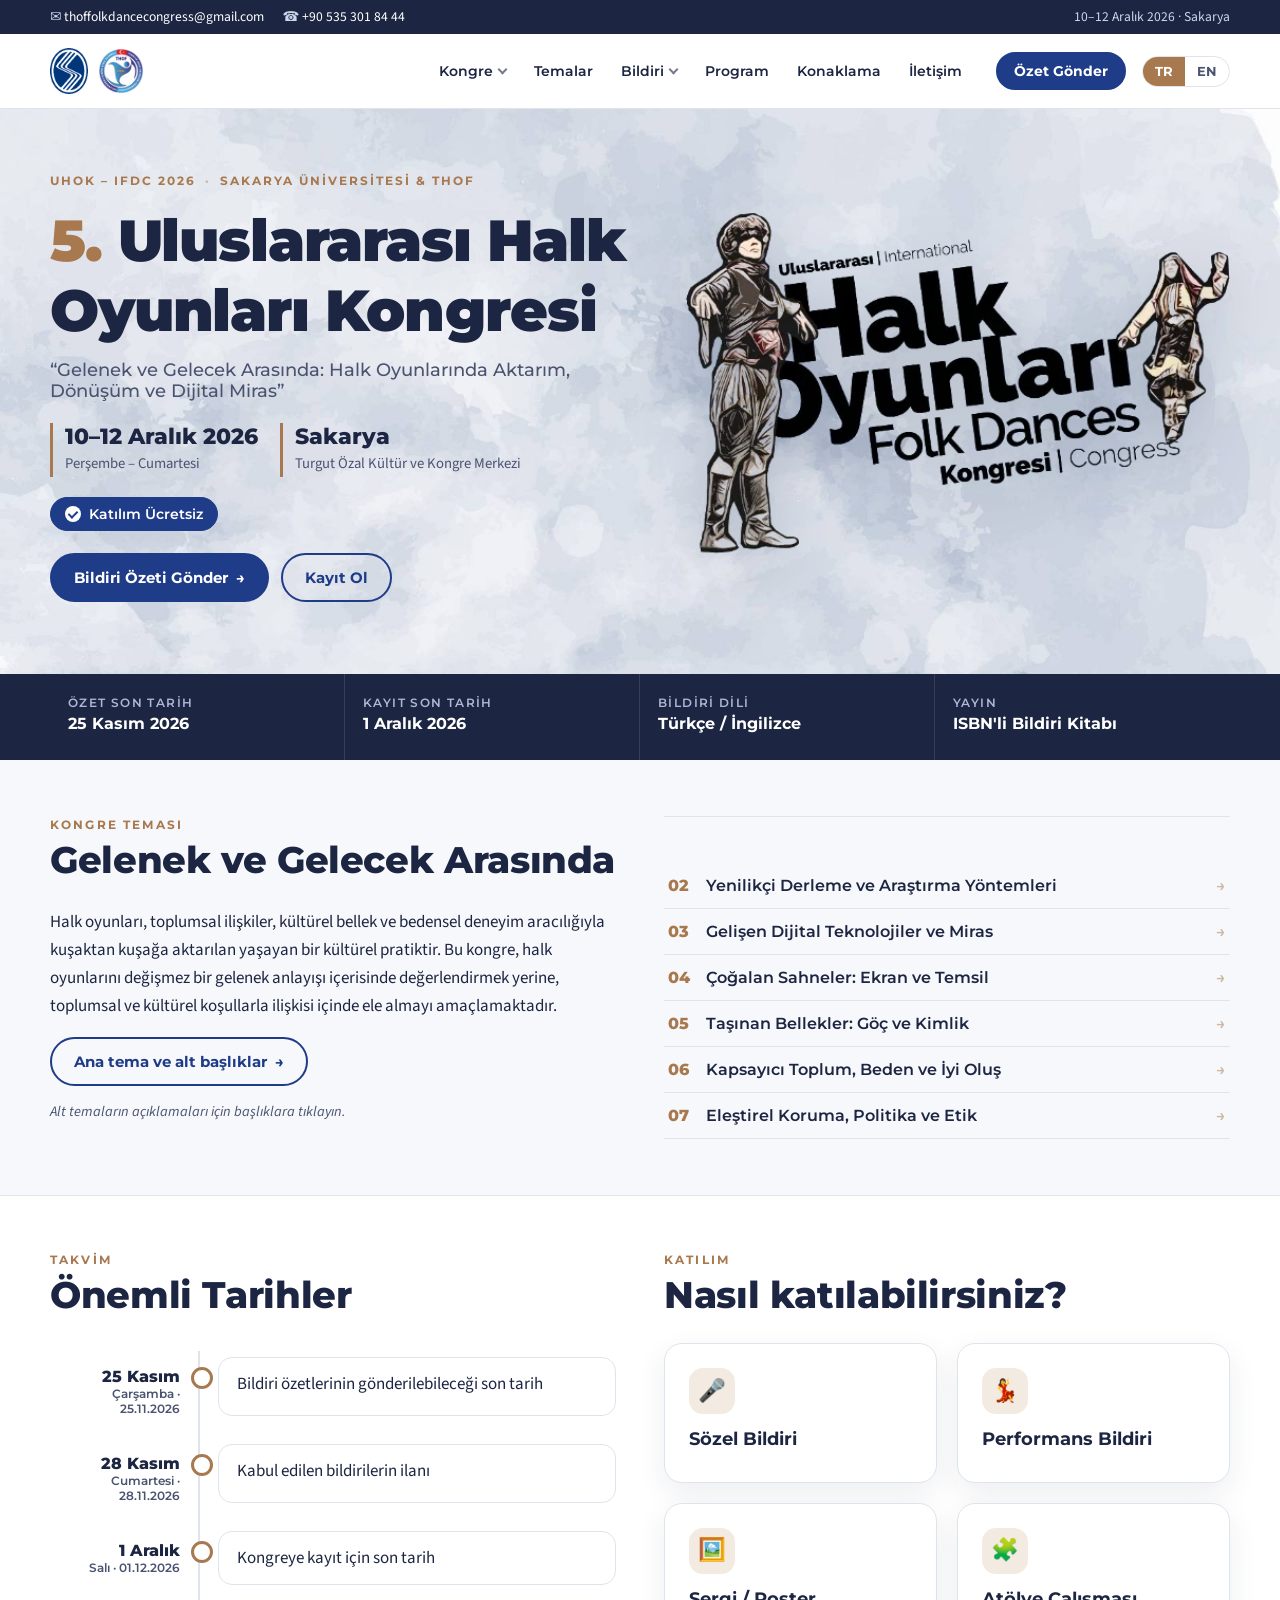
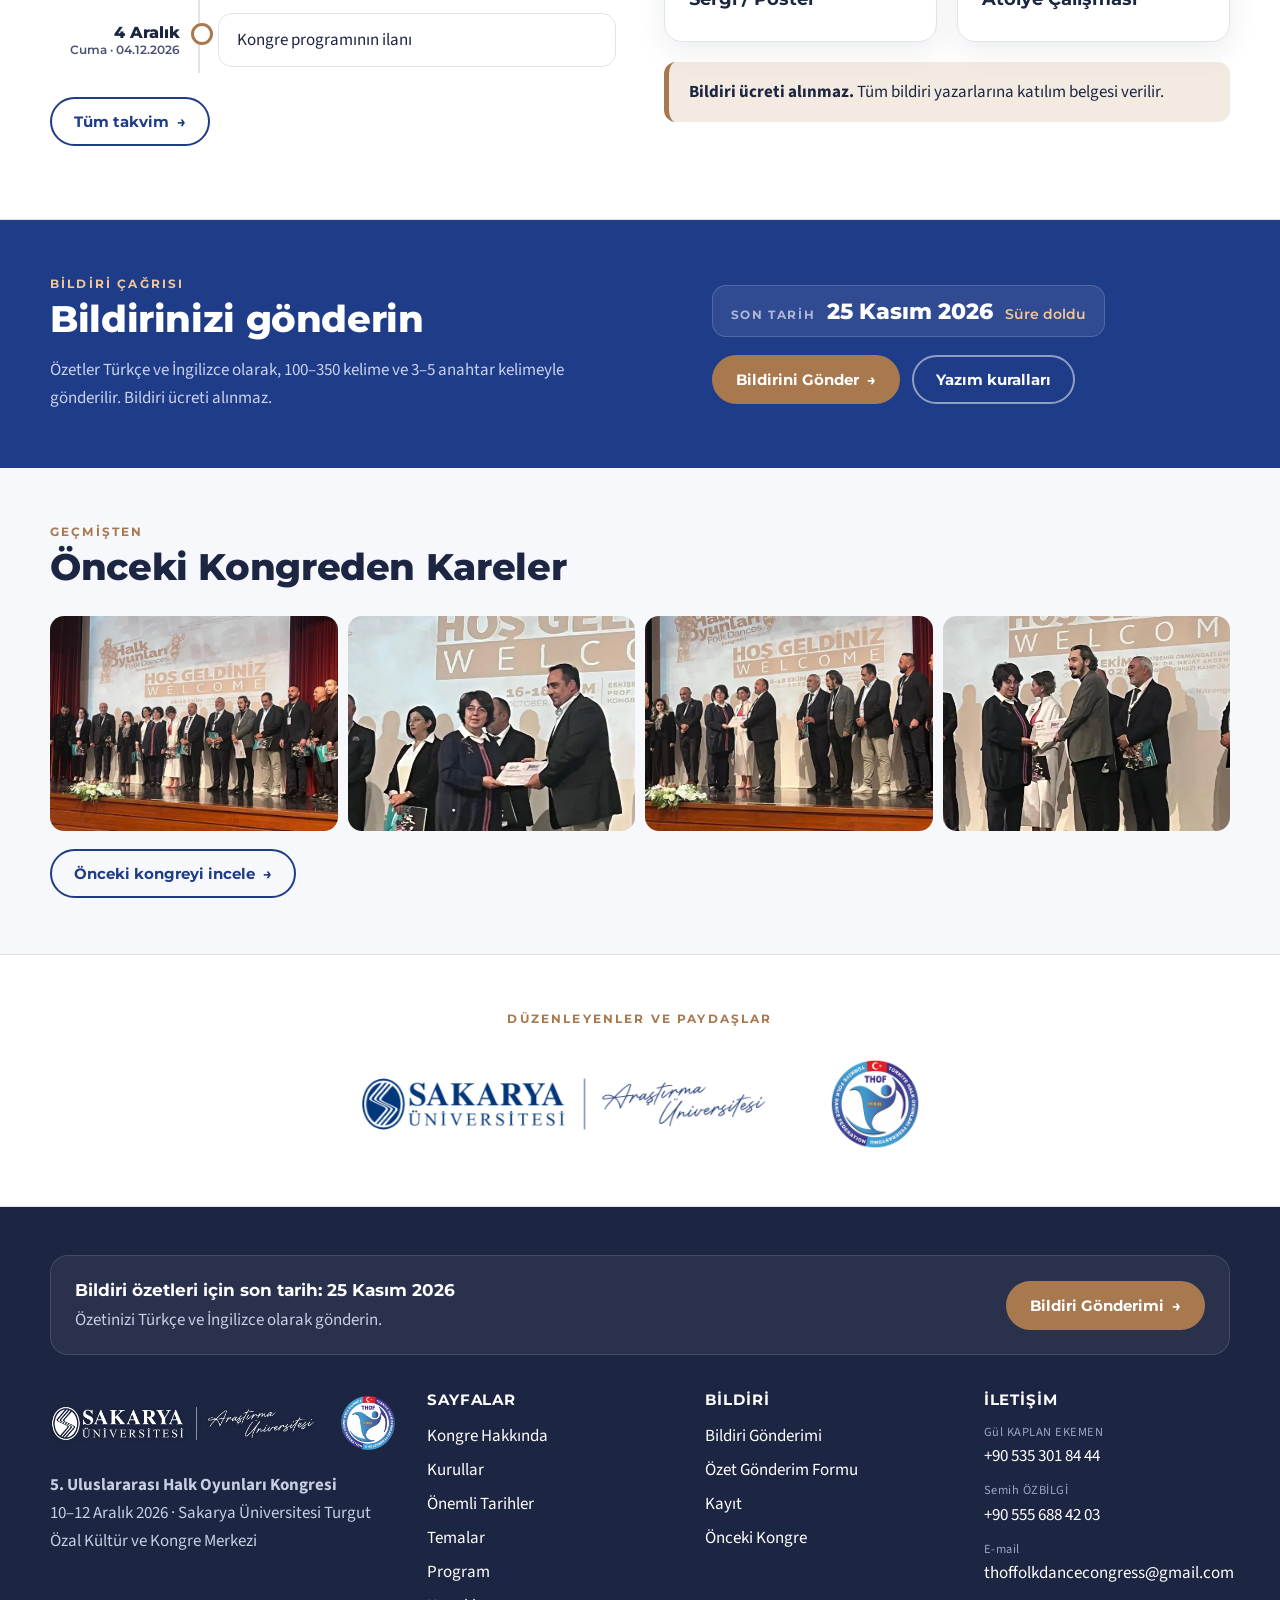
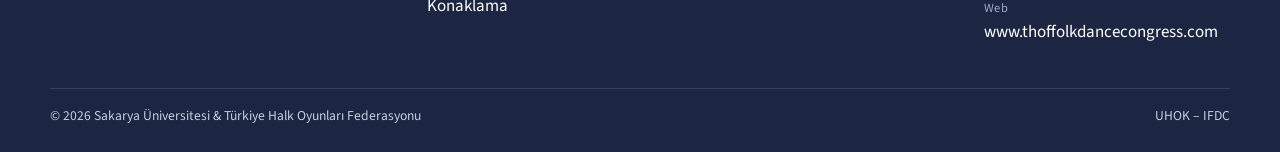
==== commit 97a75849: "Canlı alan adı ve kongre e-postası contact.site: www.thoffolkdancecongress.com contact.email: thoffo" ====
--- a/index.html
+++ b/index.html
@@ -17,7 +17,7 @@
 <meta property="og:url" content="https://01-anoma1y.github.io/trhalkoyunlari/">
 <meta property="og:image" content="https://01-anoma1y.github.io/trhalkoyunlari/assets/img/uluslararasi-halk-oyunlari-kongresi-2026-sakarya.jpg">
 <meta name="twitter:image" content="https://01-anoma1y.github.io/trhalkoyunlari/assets/img/uluslararasi-halk-oyunlari-kongresi-2026-sakarya.jpg">
-<script type="application/ld+json">{"@context":"https://schema.org","@type":"EducationEvent","name":"5. Uluslararası Halk Oyunları Kongresi (UHOK 2026)","alternateName":"5th International Folk Dance Congress (IFDC 2026)","description":"Ana tema: Gelenek ve Gelecek Arasında: Halk Oyunlarında Aktarım, Dönüşüm ve Dijital Miras.","startDate":"2026-12-10T09:00+03:00","endDate":"2026-12-12","eventStatus":"https://schema.org/EventScheduled","eventAttendanceMode":"https://schema.org/OfflineEventAttendanceMode","inLanguage":["tr","en"],"url":"https://01-anoma1y.github.io/trhalkoyunlari/","image":["https://01-anoma1y.github.io/trhalkoyunlari/assets/img/uluslararasi-halk-oyunlari-kongresi-2026-sakarya.jpg"],"location":{"@type":"Place","name":"Sakarya Üniversitesi Turgut Özal Kültür ve Kongre Merkezi","address":{"@type":"PostalAddress","streetAddress":"Esentepe Kampüsü","addressLocality":"Serdivan","addressRegion":"Sakarya","postalCode":"54050","addressCountry":"TR"}},"organizer":[{"@type":"Organization","name":"Sakarya Üniversitesi","url":"https://www.sakarya.edu.tr/"},{"@type":"Organization","name":"Türkiye Halk Oyunları Federasyonu","alternateName":"THOF"}],"offers":{"@type":"Offer","price":"0","priceCurrency":"TRY","availability":"https://schema.org/InStock","url":"https://01-anoma1y.github.io/trhalkoyunlari/#kayit","validThrough":"2026-12-01"},"contactPoint":{"@type":"ContactPoint","email":"yenimail@gmail.com","contactType":"customer support"}}</script>
+<script type="application/ld+json">{"@context":"https://schema.org","@type":"EducationEvent","name":"5. Uluslararası Halk Oyunları Kongresi (UHOK 2026)","alternateName":"5th International Folk Dance Congress (IFDC 2026)","description":"Ana tema: Gelenek ve Gelecek Arasında: Halk Oyunlarında Aktarım, Dönüşüm ve Dijital Miras.","startDate":"2026-12-10T09:00+03:00","endDate":"2026-12-12","eventStatus":"https://schema.org/EventScheduled","eventAttendanceMode":"https://schema.org/OfflineEventAttendanceMode","inLanguage":["tr","en"],"url":"https://01-anoma1y.github.io/trhalkoyunlari/","image":["https://01-anoma1y.github.io/trhalkoyunlari/assets/img/uluslararasi-halk-oyunlari-kongresi-2026-sakarya.jpg"],"location":{"@type":"Place","name":"Sakarya Üniversitesi Turgut Özal Kültür ve Kongre Merkezi","address":{"@type":"PostalAddress","streetAddress":"Esentepe Kampüsü","addressLocality":"Serdivan","addressRegion":"Sakarya","postalCode":"54050","addressCountry":"TR"}},"organizer":[{"@type":"Organization","name":"Sakarya Üniversitesi","url":"https://www.sakarya.edu.tr/"},{"@type":"Organization","name":"Türkiye Halk Oyunları Federasyonu","alternateName":"THOF"}],"offers":{"@type":"Offer","price":"0","priceCurrency":"TRY","availability":"https://schema.org/InStock","url":"https://01-anoma1y.github.io/trhalkoyunlari/#kayit","validThrough":"2026-12-01"},"contactPoint":{"@type":"ContactPoint","email":"thoffolkdancecongress@gmail.com","contactType":"customer support"}}</script>
 <!-- seo:end -->
 <meta property="og:type" content="website">
 <meta property="og:site_name" content="UHOK 2026 – Uluslararası Halk Oyunları Kongresi">
@@ -38,7 +38,7 @@
 <link rel="preconnect" href="https://fonts.gstatic.com" crossorigin>
 <link href="https://fonts.googleapis.com/css2?family=Montserrat:wght@500;600;700;800;900&family=Source+Sans+3:ital,wght@0,400;0,600;1,400&display=swap" rel="stylesheet">
 <link rel="stylesheet" href="assets/css/style.css">
-<script id="site-data" type="application/json">{"contact":{"email":"yenimail@gmail.com","site":"www.siteadi.com","phones":[{"name":"Arş. Gör. Dr. Gül KAPLAN EKEMEN","short":"Gül KAPLAN EKEMEN","tel":"+90 535 301 84 44"},{"name":"Arş. Gör. Semih ÖZBİLGİ","short":"Semih ÖZBİLGİ","tel":"+90 555 688 42 03"}]},"baseUrl":"https://01-anoma1y.github.io/trhalkoyunlari/","dates":{"abstractDeadline":"2026-11-25","acceptance":"2026-11-28","registrationDeadline":"2026-12-01","programAnnouncement":"2026-12-04","congressStart":"2026-12-10","congressDay2":"2026-12-11","congressEnd":"2026-12-12"},"congressStartTime":"09:00","timezone":"Europe/Istanbul","timeline":[{"date":"abstractDeadline","tr":"Bildiri özetlerinin gönderilebileceği son tarih","en":"Deadline for sending abstracts"},{"date":"acceptance","tr":"Kabul edilen bildirilerin ilanı","en":"Announcement of accepted papers"},{"date":"registrationDeadline","tr":"Kongreye kayıt için son tarih","en":"Deadline for congress registration"},{"date":"programAnnouncement","tr":"Kongre programının ilanı","en":"Announcement of the congress program"},{"date":"congressStart","tr":"1. Gün — Kongre açılışı ve bildiri sunumları","en":"Day 1 — Congress opening and paper presentations","congress":true},{"date":"congressDay2","tr":"2. Gün — Bildiri sunumları","en":"Day 2 — Paper presentations","congress":true},{"date":"congressEnd","tr":"3. Gün — Bildiri sunumları, kongre kapanışı ve gezi programı","en":"Day 3 — Paper presentations, closing of the congress and excursion","congress":true}],"program":[{"date":"congressStart","tr":"Kongre Açılışı ve Bildiri Sunumları","en":"Congress Opening and Paper Presentations","sessions":[]},{"date":"congressDay2","tr":"Bildiri Sunumları","en":"Paper Presentations","sessions":[]},{"date":"congressEnd","tr":"Bildiri Sunumları, Kongre Kapanışı ve Gezi Programı","en":"Paper Presentations, Closing of the Congress and Excursion","sessions":[]}],"committees":{"organizing":[{"name":"Prof. Kerem Cenk YILMAZ","institution":"Sakarya Üniversitesi","lead":true},{"name":"Prof. Dr. Sertan DEMİR","institution":"Sakarya Üniversitesi"},{"name":"Prof. Dr. Mustafa ŞAHİN","institution":"Ardahan Üniversitesi"},{"name":"Prof. Dr. Zeynel TURAN","institution":"Burdur Mehmet Akif Ersoy Üniversitesi"},{"name":"Doç. Dr. Dilek CANTEKİN ELYAĞUTU","institution":"Sakarya Üniversitesi"},{"name":"Doç. Dr. Arda ERAVCI","institution":"Giresun Üniversitesi"},{"name":"Dr. Öğr. Üy. Umut ERDOĞAN","institution":"Sakarya Üniversitesi"},{"name":"Öğr. Gör. Dr. Yiğit Hakan ÜNLÜ","institution":"Sakarya Üniversitesi"},{"name":"Öğr. Gör. Dr. Deniz KÖKTAN","institution":"Sakarya Üniversitesi"},{"name":"Öğr. Gör. Eda ERTURAL","institution":"Sakarya Üniversitesi"},{"name":"Öğr. Gör. Gökhan ÜLKER","institution":"Eskişehir Osmangazi Üniversitesi"}],"secretariat":[{"name":"Arş. Gör. Dr. Gül KAPLAN EKEMEN","institution":"Sakarya Üniversitesi"},{"name":"Arş. Gör. Semih ÖZBİLGİ","institution":"Sakarya Üniversitesi"}],"referees":[{"name":"Dr. Ahmet Selim DOĞAN","institution":"ATATÜRK ÜNİVERSİTESİ"},{"name":"Dr. Adem KOÇ","institution":"ESKİŞEHİR OSMANGAZİ ÜNİVERSİTESİ"},{"name":"Dr. Abdulmenaf KORKUTATA","institution":"ÇANAKKALE ONSEKİZ MART ÜNİVERSİTESİ"},{"name":"Dr. Anna HOFFMAN","institution":"RESEARCH CENTER OF SLOVIAN ACD OF SCIENCES AND ARTS"},{"name":"Dr. Ann R. DAVID","institution":"BONH ÜNİVERSİTESİ"},{"name":"Dr. Arda ERAVCI","institution":"GİRESUN ÜNİVERSİTESİ"},{"name":"Dr. Arzu ÖZTÜRKMEN","institution":"BOĞAZİÇİ ÜNİVERSİTESİ"},{"name":"Dr. Aslı Büyükokutan TÖRET","institution":"ESKİŞEHİR OSMANGAZİ ÜNİVERSİTESİ"},{"name":"Dr. Asuman TURAN","institution":"MEHMET AKİF ERSOY ÜNİVERSİTESİ"},{"name":"Dr. Ayrin ERSÖZ","institution":"YILDIZ TEKNİK ÜNİVERSİTESİ"},{"name":"Dr. Ayşin KABALAK","institution":"MİMAR SİNAN GÜZEL SANATLAR ÜNİVERSİTESİ"},{"name":"Dr. Bora OKTAN","institution":"EGE ÜNİVERSİTESİ"},{"name":"Dr. Bülent KURTİŞOĞLU","institution":"ARDAHAN ÜNİVERSİTESİ"},{"name":"Dr. Cafer Talha ŞEKER","institution":"İSTANBUL TİCARET ÜNİVERSİTESİ"},{"name":"Dr. Cihan YURTÇU","institution":"İSTANBUL TEKNİK ÜNİVERSİTESİ"},{"name":"Dr. Chi -Fang CHAO","institution":"ROEHAMPTON UNIVERSITY"},{"name":"Dr. Dilek CANTEKİN ELYAĞUTU","institution":"SAKARYA ÜNİVERSİTESİ"},{"name":"Dr. Dilek TÜRKYILMAZ","institution":"HACI BAYRAM VELİ ÜNİVERSİTESİ"},{"name":"Dr. Elsie IVANCICH DUNIN","institution":"KALIFORNİA ÜNİVERSİTESİ"},{"name":"Dr. Elvan Deniz YUMUK","institution":"ALAADDİN KEYKUBAT ÜNİVERSİTESİ"},{"name":"Dr. Emrah ÖZDEMİR","institution":"RUMELİ ÜNİVERSİTESİ"},{"name":"Dr. Enver SADIKOVA","institution":"BAKÜ MÜZİK AKADEMİSİ"},{"name":"Dr. Ercan KILKIL","institution":"MUĞLA SITKI KOÇMAN ÜNİVERSİTESİ"},{"name":"Dr. Erhan TEKİN","institution":"HATAY MUSTAFA KEMAL ÜNİVERSİSTESİ"},{"name":"Dr. Eylem DERELİ","institution":"ESKİŞEHİR OSMANGAZİ ÜNİVERSİTESİ"},{"name":"Dr. Faik TANRIKULU","institution":"İSTANBUL MEDİPOL ÜNİVERSİTESİ"},{"name":"Dr. F. Belma OĞUL","institution":"İSTANBUL TEKNİK ÜNİVERSİTESİ"},{"name":"Dr. Gencay KARAKAYA","institution":"İSTANBUL TİCARET ÜNİVERSİTESİ"},{"name":"Dr. Gülay MİRZAOĞLU","institution":"HACETTEPE ÜNİVERSİTESİ"},{"name":"Dr. Habiba MAMEDOVA","institution":"BAKÜ KOREOGRAFİ AKADEMİSİ"},{"name":"Dr. Hakan ACAR","institution":"MEHMET AKİF ERSOY ÜNİVERSİTESİ"},{"name":"Dr. Hale YAMANER","institution":"EGE ÜNİVERSİTESİ"},{"name":"Dr. Hasan Ali DAĞLI","institution":"EGE ÜNİVERSİTESİ"},{"name":"Dr. Haydar TANRIVERDİ","institution":"İSTANBUL TEKNİK ÜNİVERSİTESİ"},{"name":"Dr. Ida MEFTAHI","institution":"MARYLAND ÜNİVERSİTESİ"},{"name":"Dr. İdris Ersan KÜÇÜK","institution":"EGE ÜNİVERSİTESİ"},{"name":"Dr. İlknur BEKTAŞ","institution":"İSTANBUL TEKNİK ÜNİVERSİTESİ"},{"name":"Dr. Irene MARKOFF","institution":"YORK ÜNİVERSİTESİ"},{"name":"Dr. İsmail GÜVEN","institution":"ANKARA ÜNİVERSİTESİ"},{"name":"Dr. İsmail SINIR","institution":"MUĞLA SITKI KOÇMAN ÜNİVERSİTESİ"},{"name":"Dr. John MARGON O'CONNELL","institution":"CARDIFF ÜNİVERSİTESİ"},{"name":"Dr. Kamile PERÇİN AKGÜL","institution":"GAZİANTEP ÜNİVERSİTESİ"},{"name":"Dr. Kemal ÖZAVCI","institution":"ARDAHAN ÜNİVERSİTESİ"},{"name":"Dr. Kerem CENK YILMAZ","institution":"SAKARYA ÜNİVERSİTESİ"},{"name":"Dr. Konstantinos DIMOPOULOS","institution":"NATIONAL AND KAPODISTRIAN UNIVERSITY OF ATHENS"},{"name":"Dr. Kürşat ÖNCÜL","institution":"ESKİŞEHİR OSMANGAZİ ÜNİVERSİTESİ"},{"name":"Dr. Lucie HAYASHI","institution":"ACADEMY OF PERFORMING ARTS IN PRAGUE"},{"name":"Dr. Maria ARGYRIOU","institution":"APPLIED MUSIC PEDAGOGY UNIVERSITY OF THE AEGEAN"},{"name":"Dr. Mehmet Onurhan GÜCÜŞ","institution":"KARAMANOĞLU MEHMETBEY ÜNİVERSİTESİ"},{"name":"Dr. Mehmet Öcal ÖZBİLGİN","institution":"EGE ÜNİVERSİTESİ"},{"name":"Dr. Mırna SABLJAR","institution":"JOSIP JURAJ STROSSMAYER UNIVERSITY OF OSIJEK"},{"name":"Dr. Mustafa KAYA","institution":"SİVAS CUMHURİYET ÜNİVERSİTESİ"},{"name":"Dr. Mustafa ŞAHİN","institution":"ARDAHAN ÜNİVERSİTESİ"},{"name":"Dr. Muzaffer SÜMBÜL","institution":"ÇUKUROVA ÜNİVERSİTESİ"},{"name":"Dr. Necip ÇETİN","institution":"VAN YÜZÜNCÜ YIL ÜNİVERSİTESİ"},{"name":"Dr. Öcal OĞUZ","institution":"GAZİ ÜNİVERSİTESİ"},{"name":"Dr. Ömer ADIGÜZEL","institution":"ANKARA ÜNİVERSİTESİ"},{"name":"Dr. Ömer Barbaros ÜNLÜ","institution":"EGE ÜNİVERSİTESİ"},{"name":"Dr. Onur AYKAÇ","institution":"KARAMANOĞLU MEHMETBEY ÜNİVERSİTESİ"},{"name":"Dr. Özkul ÇOBANOĞLU","institution":"HACETTEPE ÜNİVERSİTESİ"},{"name":"Dr. Pınar KASAPOĞLU","institution":"HACETTEPE ÜNİVERSİTESİ"},{"name":"Dr. Pınar Karacan DOĞAN","institution":"GAZİ ÜNİVERSİTESİ"},{"name":"Dr. Rumiana MARGARİTOVA","institution":"INSTITUTE OF ART STUDIES, BULGARIAN ACADEMY OF SCIENCES"},{"name":"Dr. Savaş EKİCİ","institution":"GAZİANTEP ÜNİVERSİTESİ"},{"name":"Dr. Selami AKIŞ","institution":"ARDAHAN ÜNİVERSİTESİ"},{"name":"Dr. Serdar KASTELLİ","institution":"EGE ÜNİVERSİTESİ"},{"name":"Dr. Öğr. Üyesi Seren ERAVCI","institution":"GİRESUN ÜNİVERSİTESİ"},{"name":"Dr. Serpil MÜRTEZAOĞLU","institution":"İSTANBUL TEKNİK ÜNİVERSİTESİ"},{"name":"Dr. Sema ERKAN","institution":"EGE ÜNİVERSİTESİ"},{"name":"Dr. Serhat TURUNÇ","institution":"İSTANBUL TEKNİK ÜNİVERSİTESİ"},{"name":"Dr. Serkan KELEŞOĞLU","institution":"ANKARA ÜNİVERSİTESİ"},{"name":"Dr. Şirin ŞENGEL","institution":"ESKİŞEHİR OSMANGAZİ ÜNİVERSİTESİ"},{"name":"Dr. Süleyman FİDAN","institution":"GAZİANTEP ÜNİVERSİTESİ"},{"name":"Dr. Tatyana KARTASHOVA","institution":"L. V. SARATOV DEVLET KONSERVATUVARI SOBINOVA"},{"name":"Dr. Tolga KARACA","institution":"GAZİOSMANPAŞA ÜNİVERSİTESİ"},{"name":"Dr. Tuğçe TUNA","institution":"MİMAR SİNAN ÜNİVERSİTESİ"},{"name":"Dr. Turgay AKDAĞOĞLU","institution":"ARDAHAN ÜNİVERSİTESİ"},{"name":"Dr. Umut ERDOĞAN","institution":"SAKARYA ÜNİVERSİTESİ"},{"name":"Dr. Yakup AÇAR","institution":"KAFKAS ÜNİVERSİTESİ"},{"name":"Dr. Yunus Emre ÜSTGÖRÜL","institution":"MUĞLA SITKI KOÇMAN ÜNİVERSİTESİ"},{"name":"Dr. Zeynel TURAN","institution":"MEHMET AKİF ERSOY ÜNİVERSİTESİ"},{"name":"Dr. Zinnur GEREK","institution":"GAZİANTEP ÜNİVERSİTESİ"}]}}</script>
+<script id="site-data" type="application/json">{"contact":{"email":"thoffolkdancecongress@gmail.com","site":"www.thoffolkdancecongress.com","phones":[{"name":"Arş. Gör. Dr. Gül KAPLAN EKEMEN","short":"Gül KAPLAN EKEMEN","tel":"+90 535 301 84 44"},{"name":"Arş. Gör. Semih ÖZBİLGİ","short":"Semih ÖZBİLGİ","tel":"+90 555 688 42 03"}]},"baseUrl":"https://01-anoma1y.github.io/trhalkoyunlari/","dates":{"abstractDeadline":"2026-11-25","acceptance":"2026-11-28","registrationDeadline":"2026-12-01","programAnnouncement":"2026-12-04","congressStart":"2026-12-10","congressDay2":"2026-12-11","congressEnd":"2026-12-12"},"congressStartTime":"09:00","timezone":"Europe/Istanbul","timeline":[{"date":"abstractDeadline","tr":"Bildiri özetlerinin gönderilebileceği son tarih","en":"Deadline for sending abstracts"},{"date":"acceptance","tr":"Kabul edilen bildirilerin ilanı","en":"Announcement of accepted papers"},{"date":"registrationDeadline","tr":"Kongreye kayıt için son tarih","en":"Deadline for congress registration"},{"date":"programAnnouncement","tr":"Kongre programının ilanı","en":"Announcement of the congress program"},{"date":"congressStart","tr":"1. Gün — Kongre açılışı ve bildiri sunumları","en":"Day 1 — Congress opening and paper presentations","congress":true},{"date":"congressDay2","tr":"2. Gün — Bildiri sunumları","en":"Day 2 — Paper presentations","congress":true},{"date":"congressEnd","tr":"3. Gün — Bildiri sunumları, kongre kapanışı ve gezi programı","en":"Day 3 — Paper presentations, closing of the congress and excursion","congress":true}],"program":[{"date":"congressStart","tr":"Kongre Açılışı ve Bildiri Sunumları","en":"Congress Opening and Paper Presentations","sessions":[]},{"date":"congressDay2","tr":"Bildiri Sunumları","en":"Paper Presentations","sessions":[]},{"date":"congressEnd","tr":"Bildiri Sunumları, Kongre Kapanışı ve Gezi Programı","en":"Paper Presentations, Closing of the Congress and Excursion","sessions":[]}],"committees":{"organizing":[{"name":"Prof. Kerem Cenk YILMAZ","institution":"Sakarya Üniversitesi","lead":true},{"name":"Prof. Dr. Sertan DEMİR","institution":"Sakarya Üniversitesi"},{"name":"Prof. Dr. Mustafa ŞAHİN","institution":"Ardahan Üniversitesi"},{"name":"Prof. Dr. Zeynel TURAN","institution":"Burdur Mehmet Akif Ersoy Üniversitesi"},{"name":"Doç. Dr. Dilek CANTEKİN ELYAĞUTU","institution":"Sakarya Üniversitesi"},{"name":"Doç. Dr. Arda ERAVCI","institution":"Giresun Üniversitesi"},{"name":"Dr. Öğr. Üy. Umut ERDOĞAN","institution":"Sakarya Üniversitesi"},{"name":"Öğr. Gör. Dr. Yiğit Hakan ÜNLÜ","institution":"Sakarya Üniversitesi"},{"name":"Öğr. Gör. Dr. Deniz KÖKTAN","institution":"Sakarya Üniversitesi"},{"name":"Öğr. Gör. Eda ERTURAL","institution":"Sakarya Üniversitesi"},{"name":"Öğr. Gör. Gökhan ÜLKER","institution":"Eskişehir Osmangazi Üniversitesi"}],"secretariat":[{"name":"Arş. Gör. Dr. Gül KAPLAN EKEMEN","institution":"Sakarya Üniversitesi"},{"name":"Arş. Gör. Semih ÖZBİLGİ","institution":"Sakarya Üniversitesi"}],"referees":[{"name":"Dr. Ahmet Selim DOĞAN","institution":"ATATÜRK ÜNİVERSİTESİ"},{"name":"Dr. Adem KOÇ","institution":"ESKİŞEHİR OSMANGAZİ ÜNİVERSİTESİ"},{"name":"Dr. Abdulmenaf KORKUTATA","institution":"ÇANAKKALE ONSEKİZ MART ÜNİVERSİTESİ"},{"name":"Dr. Anna HOFFMAN","institution":"RESEARCH CENTER OF SLOVIAN ACD OF SCIENCES AND ARTS"},{"name":"Dr. Ann R. DAVID","institution":"BONH ÜNİVERSİTESİ"},{"name":"Dr. Arda ERAVCI","institution":"GİRESUN ÜNİVERSİTESİ"},{"name":"Dr. Arzu ÖZTÜRKMEN","institution":"BOĞAZİÇİ ÜNİVERSİTESİ"},{"name":"Dr. Aslı Büyükokutan TÖRET","institution":"ESKİŞEHİR OSMANGAZİ ÜNİVERSİTESİ"},{"name":"Dr. Asuman TURAN","institution":"MEHMET AKİF ERSOY ÜNİVERSİTESİ"},{"name":"Dr. Ayrin ERSÖZ","institution":"YILDIZ TEKNİK ÜNİVERSİTESİ"},{"name":"Dr. Ayşin KABALAK","institution":"MİMAR SİNAN GÜZEL SANATLAR ÜNİVERSİTESİ"},{"name":"Dr. Bora OKTAN","institution":"EGE ÜNİVERSİTESİ"},{"name":"Dr. Bülent KURTİŞOĞLU","institution":"ARDAHAN ÜNİVERSİTESİ"},{"name":"Dr. Cafer Talha ŞEKER","institution":"İSTANBUL TİCARET ÜNİVERSİTESİ"},{"name":"Dr. Cihan YURTÇU","institution":"İSTANBUL TEKNİK ÜNİVERSİTESİ"},{"name":"Dr. Chi -Fang CHAO","institution":"ROEHAMPTON UNIVERSITY"},{"name":"Dr. Dilek CANTEKİN ELYAĞUTU","institution":"SAKARYA ÜNİVERSİTESİ"},{"name":"Dr. Dilek TÜRKYILMAZ","institution":"HACI BAYRAM VELİ ÜNİVERSİTESİ"},{"name":"Dr. Elsie IVANCICH DUNIN","institution":"KALIFORNİA ÜNİVERSİTESİ"},{"name":"Dr. Elvan Deniz YUMUK","institution":"ALAADDİN KEYKUBAT ÜNİVERSİTESİ"},{"name":"Dr. Emrah ÖZDEMİR","institution":"RUMELİ ÜNİVERSİTESİ"},{"name":"Dr. Enver SADIKOVA","institution":"BAKÜ MÜZİK AKADEMİSİ"},{"name":"Dr. Ercan KILKIL","institution":"MUĞLA SITKI KOÇMAN ÜNİVERSİTESİ"},{"name":"Dr. Erhan TEKİN","institution":"HATAY MUSTAFA KEMAL ÜNİVERSİSTESİ"},{"name":"Dr. Eylem DERELİ","institution":"ESKİŞEHİR OSMANGAZİ ÜNİVERSİTESİ"},{"name":"Dr. Faik TANRIKULU","institution":"İSTANBUL MEDİPOL ÜNİVERSİTESİ"},{"name":"Dr. F. Belma OĞUL","institution":"İSTANBUL TEKNİK ÜNİVERSİTESİ"},{"name":"Dr. Gencay KARAKAYA","institution":"İSTANBUL TİCARET ÜNİVERSİTESİ"},{"name":"Dr. Gülay MİRZAOĞLU","institution":"HACETTEPE ÜNİVERSİTESİ"},{"name":"Dr. Habiba MAMEDOVA","institution":"BAKÜ KOREOGRAFİ AKADEMİSİ"},{"name":"Dr. Hakan ACAR","institution":"MEHMET AKİF ERSOY ÜNİVERSİTESİ"},{"name":"Dr. Hale YAMANER","institution":"EGE ÜNİVERSİTESİ"},{"name":"Dr. Hasan Ali DAĞLI","institution":"EGE ÜNİVERSİTESİ"},{"name":"Dr. Haydar TANRIVERDİ","institution":"İSTANBUL TEKNİK ÜNİVERSİTESİ"},{"name":"Dr. Ida MEFTAHI","institution":"MARYLAND ÜNİVERSİTESİ"},{"name":"Dr. İdris Ersan KÜÇÜK","institution":"EGE ÜNİVERSİTESİ"},{"name":"Dr. İlknur BEKTAŞ","institution":"İSTANBUL TEKNİK ÜNİVERSİTESİ"},{"name":"Dr. Irene MARKOFF","institution":"YORK ÜNİVERSİTESİ"},{"name":"Dr. İsmail GÜVEN","institution":"ANKARA ÜNİVERSİTESİ"},{"name":"Dr. İsmail SINIR","institution":"MUĞLA SITKI KOÇMAN ÜNİVERSİTESİ"},{"name":"Dr. John MARGON O'CONNELL","institution":"CARDIFF ÜNİVERSİTESİ"},{"name":"Dr. Kamile PERÇİN AKGÜL","institution":"GAZİANTEP ÜNİVERSİTESİ"},{"name":"Dr. Kemal ÖZAVCI","institution":"ARDAHAN ÜNİVERSİTESİ"},{"name":"Dr. Kerem CENK YILMAZ","institution":"SAKARYA ÜNİVERSİTESİ"},{"name":"Dr. Konstantinos DIMOPOULOS","institution":"NATIONAL AND KAPODISTRIAN UNIVERSITY OF ATHENS"},{"name":"Dr. Kürşat ÖNCÜL","institution":"ESKİŞEHİR OSMANGAZİ ÜNİVERSİTESİ"},{"name":"Dr. Lucie HAYASHI","institution":"ACADEMY OF PERFORMING ARTS IN PRAGUE"},{"name":"Dr. Maria ARGYRIOU","institution":"APPLIED MUSIC PEDAGOGY UNIVERSITY OF THE AEGEAN"},{"name":"Dr. Mehmet Onurhan GÜCÜŞ","institution":"KARAMANOĞLU MEHMETBEY ÜNİVERSİTESİ"},{"name":"Dr. Mehmet Öcal ÖZBİLGİN","institution":"EGE ÜNİVERSİTESİ"},{"name":"Dr. Mırna SABLJAR","institution":"JOSIP JURAJ STROSSMAYER UNIVERSITY OF OSIJEK"},{"name":"Dr. Mustafa KAYA","institution":"SİVAS CUMHURİYET ÜNİVERSİTESİ"},{"name":"Dr. Mustafa ŞAHİN","institution":"ARDAHAN ÜNİVERSİTESİ"},{"name":"Dr. Muzaffer SÜMBÜL","institution":"ÇUKUROVA ÜNİVERSİTESİ"},{"name":"Dr. Necip ÇETİN","institution":"VAN YÜZÜNCÜ YIL ÜNİVERSİTESİ"},{"name":"Dr. Öcal OĞUZ","institution":"GAZİ ÜNİVERSİTESİ"},{"name":"Dr. Ömer ADIGÜZEL","institution":"ANKARA ÜNİVERSİTESİ"},{"name":"Dr. Ömer Barbaros ÜNLÜ","institution":"EGE ÜNİVERSİTESİ"},{"name":"Dr. Onur AYKAÇ","institution":"KARAMANOĞLU MEHMETBEY ÜNİVERSİTESİ"},{"name":"Dr. Özkul ÇOBANOĞLU","institution":"HACETTEPE ÜNİVERSİTESİ"},{"name":"Dr. Pınar KASAPOĞLU","institution":"HACETTEPE ÜNİVERSİTESİ"},{"name":"Dr. Pınar Karacan DOĞAN","institution":"GAZİ ÜNİVERSİTESİ"},{"name":"Dr. Rumiana MARGARİTOVA","institution":"INSTITUTE OF ART STUDIES, BULGARIAN ACADEMY OF SCIENCES"},{"name":"Dr. Savaş EKİCİ","institution":"GAZİANTEP ÜNİVERSİTESİ"},{"name":"Dr. Selami AKIŞ","institution":"ARDAHAN ÜNİVERSİTESİ"},{"name":"Dr. Serdar KASTELLİ","institution":"EGE ÜNİVERSİTESİ"},{"name":"Dr. Öğr. Üyesi Seren ERAVCI","institution":"GİRESUN ÜNİVERSİTESİ"},{"name":"Dr. Serpil MÜRTEZAOĞLU","institution":"İSTANBUL TEKNİK ÜNİVERSİTESİ"},{"name":"Dr. Sema ERKAN","institution":"EGE ÜNİVERSİTESİ"},{"name":"Dr. Serhat TURUNÇ","institution":"İSTANBUL TEKNİK ÜNİVERSİTESİ"},{"name":"Dr. Serkan KELEŞOĞLU","institution":"ANKARA ÜNİVERSİTESİ"},{"name":"Dr. Şirin ŞENGEL","institution":"ESKİŞEHİR OSMANGAZİ ÜNİVERSİTESİ"},{"name":"Dr. Süleyman FİDAN","institution":"GAZİANTEP ÜNİVERSİTESİ"},{"name":"Dr. Tatyana KARTASHOVA","institution":"L. V. SARATOV DEVLET KONSERVATUVARI SOBINOVA"},{"name":"Dr. Tolga KARACA","institution":"GAZİOSMANPAŞA ÜNİVERSİTESİ"},{"name":"Dr. Tuğçe TUNA","institution":"MİMAR SİNAN ÜNİVERSİTESİ"},{"name":"Dr. Turgay AKDAĞOĞLU","institution":"ARDAHAN ÜNİVERSİTESİ"},{"name":"Dr. Umut ERDOĞAN","institution":"SAKARYA ÜNİVERSİTESİ"},{"name":"Dr. Yakup AÇAR","institution":"KAFKAS ÜNİVERSİTESİ"},{"name":"Dr. Yunus Emre ÜSTGÖRÜL","institution":"MUĞLA SITKI KOÇMAN ÜNİVERSİTESİ"},{"name":"Dr. Zeynel TURAN","institution":"MEHMET AKİF ERSOY ÜNİVERSİTESİ"},{"name":"Dr. Zinnur GEREK","institution":"GAZİANTEP ÜNİVERSİTESİ"}]}}</script>
 </head>
 <body>
 <div class="preloader" id="preloader" aria-hidden="true">
@@ -62,7 +62,7 @@
 <div class="topbar">
   <div class="wrap">
     <div class="tb-left">
-      <span>✉ <a data-bind="email" href="mailto:yenimail@gmail.com">yenimail@gmail.com</a></span>
+      <span>✉ <a data-bind="email" href="mailto:thoffolkdancecongress@gmail.com">thoffolkdancecongress@gmail.com</a></span>
       <span>☎ <a href="tel:+905353018444">+90 535 301 84 44</a></span>
     </div>
     <span><span lang="tr">10–12 Aralık 2026 · Sakarya</span><span lang="en">10–12 December 2026 · Sakarya, Türkiye</span></span>
@@ -425,14 +425,14 @@
   <header class="page-head"><div class="wrap">
     <span class="kicker" lang="tr">Özet ve tam metin</span><span class="kicker" lang="en">Abstracts &amp; full papers</span>
     <h1 lang="tr">Bildiri Gönderimi</h1><h1 lang="en">Submissions</h1>
-    <p lang="tr">Özet bildirimlerinizi <a data-bind="email" href="mailto:yenimail@gmail.com">yenimail@gmail.com</a> adresine iletebilirsiniz.</p>
-    <p lang="en">You can send abstract notifications to <a data-bind="email" href="mailto:yenimail@gmail.com">yenimail@gmail.com</a>.</p>
+    <p lang="tr">Özet bildirimlerinizi <a data-bind="email" href="mailto:thoffolkdancecongress@gmail.com">thoffolkdancecongress@gmail.com</a> adresine iletebilirsiniz.</p>
+    <p lang="en">You can send abstract notifications to <a data-bind="email" href="mailto:thoffolkdancecongress@gmail.com">thoffolkdancecongress@gmail.com</a>.</p>
   </div></header>
 
   <section class="block"><div class="wrap grid g3">
     <div class="card"><div class="icon">✉️</div><h3 lang="tr">Özet Gönderimi</h3><h3 lang="en">Abstract Submission</h3>
-      <p lang="tr">Özet bildirimlerinizi <a data-bind="email" href="mailto:yenimail@gmail.com">yenimail@gmail.com</a> adresine iletebilirsiniz.</p>
-      <p lang="en">You can send abstract notifications to <a data-bind="email" href="mailto:yenimail@gmail.com">yenimail@gmail.com</a>.</p></div>
+      <p lang="tr">Özet bildirimlerinizi <a data-bind="email" href="mailto:thoffolkdancecongress@gmail.com">thoffolkdancecongress@gmail.com</a> adresine iletebilirsiniz.</p>
+      <p lang="en">You can send abstract notifications to <a data-bind="email" href="mailto:thoffolkdancecongress@gmail.com">thoffolkdancecongress@gmail.com</a>.</p></div>
     <div class="card"><div class="icon">🌐</div><h3 lang="tr">İki Dilde Özet</h3><h3 lang="en">Bilingual Abstract</h3>
       <p lang="tr">Özet gönderimleri hem Türkçe hem İngilizce özet olarak gönderilmelidir. Kongre programında yer alan tüm makale özetleri için ayrıca “Kongre Özet Kitabı” basılmayacak olup sadece Bildiri Kitabı ve E - Bildiri kitabı yayınlanacaktır.</p>
       <p lang="en">Abstract submissions must be sent in both Turkish and English. A separate “Congress Abstract Book” will not be published for all article abstracts included in the congress program, only the Proceedings Book and E-Proceedings Book will be published.</p></div>
@@ -574,7 +574,7 @@
       <div class="form-msg" role="status" aria-live="polite"></div>
       <div class="form-actions"><button class="btn primary" type="submit"><span lang="tr">Özeti Gönder</span><span lang="en">Submit an Abstract</span> →</button>
         <button class="linkish" type="button" data-clear><span lang="tr">Formu temizle</span><span lang="en">Clear form</span></button></div>
-      <p class="mail-note"><span lang="tr">“Özeti Gönder” düğmesine basınca e-posta uygulamanız açılır ve bilgiler <a data-bind="email" href="mailto:yenimail@gmail.com">yenimail@gmail.com</a> adresine hazır gelir. Girdiğiniz bilgiler bu cihazda saklanır, sayfa yenilense de kaybolmaz.</span><span lang="en">When you press “Submit an Abstract”, your e-mail app opens with the details addressed to <a data-bind="email" href="mailto:yenimail@gmail.com">yenimail@gmail.com</a>. Your entries are kept on this device and are not lost if the page reloads.</span></p>
+      <p class="mail-note"><span lang="tr">“Özeti Gönder” düğmesine basınca e-posta uygulamanız açılır ve bilgiler <a data-bind="email" href="mailto:thoffolkdancecongress@gmail.com">thoffolkdancecongress@gmail.com</a> adresine hazır gelir. Girdiğiniz bilgiler bu cihazda saklanır, sayfa yenilense de kaybolmaz.</span><span lang="en">When you press “Submit an Abstract”, your e-mail app opens with the details addressed to <a data-bind="email" href="mailto:thoffolkdancecongress@gmail.com">thoffolkdancecongress@gmail.com</a>. Your entries are kept on this device and are not lost if the page reloads.</span></p>
     </form>
   </div></section>
 </div>
@@ -619,7 +619,7 @@
       <div class="form-msg" role="status" aria-live="polite"></div>
       <div class="form-actions"><button class="btn primary" type="submit"><span lang="tr">Kaydı Gönder</span><span lang="en">Send Registration</span> →</button>
         <button class="linkish" type="button" data-clear><span lang="tr">Formu temizle</span><span lang="en">Clear form</span></button></div>
-      <p class="mail-note"><span lang="tr">“Kaydı Gönder” düğmesine basınca e-posta uygulamanız açılır ve bilgiler <a data-bind="email" href="mailto:yenimail@gmail.com">yenimail@gmail.com</a> adresine hazır gelir. Girdiğiniz bilgiler bu cihazda saklanır.</span><span lang="en">When you press “Send Registration”, your e-mail app opens with the details addressed to <a data-bind="email" href="mailto:yenimail@gmail.com">yenimail@gmail.com</a>. Your entries are kept on this device.</span></p>
+      <p class="mail-note"><span lang="tr">“Kaydı Gönder” düğmesine basınca e-posta uygulamanız açılır ve bilgiler <a data-bind="email" href="mailto:thoffolkdancecongress@gmail.com">thoffolkdancecongress@gmail.com</a> adresine hazır gelir. Girdiğiniz bilgiler bu cihazda saklanır.</span><span lang="en">When you press “Send Registration”, your e-mail app opens with the details addressed to <a data-bind="email" href="mailto:thoffolkdancecongress@gmail.com">thoffolkdancecongress@gmail.com</a>. Your entries are kept on this device.</span></p>
     </form>
     <div>
       <div class="card">
@@ -642,8 +642,8 @@
   <header class="page-head"><div class="wrap">
     <span class="kicker" lang="tr">10–12 Aralık 2026</span><span class="kicker" lang="en">10–12 December 2026</span>
     <h1 lang="tr">Kongre Programı</h1><h1 lang="en">Congress Program</h1>
-    <p lang="tr">Kongre programı <span data-bind="dmy:programAnnouncement">04.12.2026</span> tarihinde resmi web sayfamızda (<a data-bind="site" href="https://www.siteadi.com" target="_blank" rel="noopener">www.siteadi.com</a>) yayınlanacaktır.</p>
-    <p lang="en">The congress program will be published on our official website (<a data-bind="site" href="https://www.siteadi.com" target="_blank" rel="noopener">www.siteadi.com</a>) on <span data-bind="date:programAnnouncement">4 December 2026</span>.</p>
+    <p lang="tr">Kongre programı <span data-bind="dmy:programAnnouncement">04.12.2026</span> tarihinde resmi web sayfamızda (<a data-bind="site" href="https://www.thoffolkdancecongress.com" target="_blank" rel="noopener">www.thoffolkdancecongress.com</a>) yayınlanacaktır.</p>
+    <p lang="en">The congress program will be published on our official website (<a data-bind="site" href="https://www.thoffolkdancecongress.com" target="_blank" rel="noopener">www.thoffolkdancecongress.com</a>) on <span data-bind="date:programAnnouncement">4 December 2026</span>.</p>
   </div></header>
   <section class="block"><div class="wrap grid g3" data-render="program"><div class="card"><div class="day-label">1. GÜN · 10 ARALIK · Perşembe</div><h3>Kongre Açılışı ve Bildiri Sunumları</h3><p class="note">Oturum detayları 4 Aralık 2026 tarihinde yayınlanacak.</p></div><div class="card"><div class="day-label">2. GÜN · 11 ARALIK · Cuma</div><h3>Bildiri Sunumları</h3><p class="note">Oturum detayları 4 Aralık 2026 tarihinde yayınlanacak.</p></div><div class="card"><div class="day-label">3. GÜN · 12 ARALIK · Cumartesi</div><h3>Bildiri Sunumları, Kongre Kapanışı ve Gezi Programı</h3><p class="note">Oturum detayları 4 Aralık 2026 tarihinde yayınlanacak.</p></div></div></section>
 </div>
@@ -710,8 +710,8 @@
         <div class="person"><div class="av">SÖ</div><div><b>Arş. Gör. Semih ÖZBİLGİ</b><span><span lang="tr">Bilimsel Sekreterya</span><span lang="en">Scientific Secretariat</span></span><a class="tel" href="tel:+905556884203">+90 555 688 42 03</a></div></div>
       </div>
       <div class="card">
-        <p><b>E-mail:</b> <a data-bind="email" href="mailto:yenimail@gmail.com">yenimail@gmail.com</a></p>
-        <p><b>Web:</b> <a data-bind="site" href="https://www.siteadi.com" target="_blank" rel="noopener">www.siteadi.com</a></p>
+        <p><b>E-mail:</b> <a data-bind="email" href="mailto:thoffolkdancecongress@gmail.com">thoffolkdancecongress@gmail.com</a></p>
+        <p><b>Web:</b> <a data-bind="site" href="https://www.thoffolkdancecongress.com" target="_blank" rel="noopener">www.thoffolkdancecongress.com</a></p>
         <p style="margin:0"><b lang="tr">Kongre yeri:</b><b lang="en">Venue:</b> <span lang="tr">Sakarya Üniversitesi Turgut Özal Kültür ve Kongre Merkezi</span><span lang="en">Sakarya University Turgut Özal Culture and Congress Center</span></p>
       </div>
       <p style="margin-top:18px"><a class="btn primary" href="#bildiri/ozet-formu"><span lang="tr">Bildiri Gönderimi</span><span lang="en">Submit an Abstract</span> →</a></p>
@@ -763,8 +763,8 @@
         <ul class="contacts">
           <li><span>Gül KAPLAN EKEMEN</span><a href="tel:+905353018444">+90 535 301 84 44</a></li>
           <li><span>Semih ÖZBİLGİ</span><a href="tel:+905556884203">+90 555 688 42 03</a></li>
-          <li><span>E-mail</span><a data-bind="email" href="mailto:yenimail@gmail.com">yenimail@gmail.com</a></li>
-          <li><span>Web</span><a data-bind="site" href="https://www.siteadi.com" target="_blank" rel="noopener">www.siteadi.com</a></li>
+          <li><span>E-mail</span><a data-bind="email" href="mailto:thoffolkdancecongress@gmail.com">thoffolkdancecongress@gmail.com</a></li>
+          <li><span>Web</span><a data-bind="site" href="https://www.thoffolkdancecongress.com" target="_blank" rel="noopener">www.thoffolkdancecongress.com</a></li>
         </ul>
       </details>
     </div>
